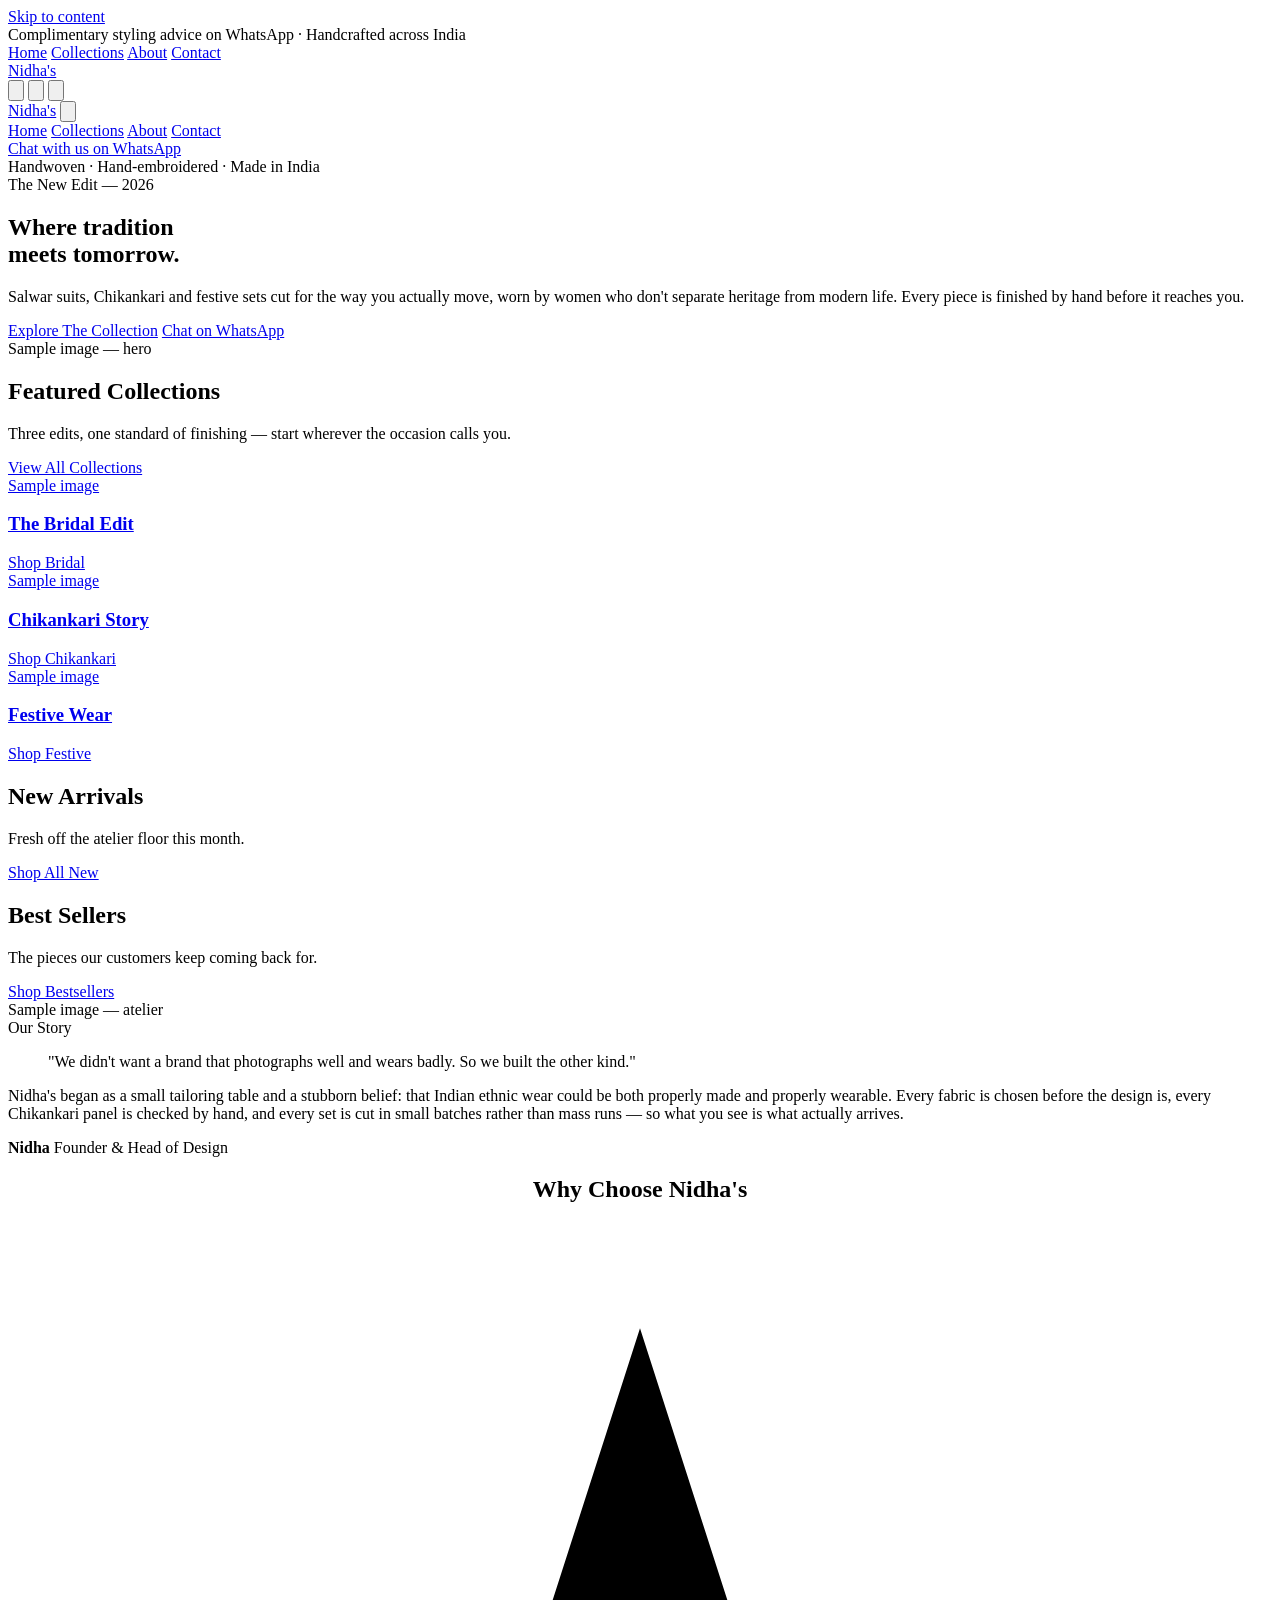
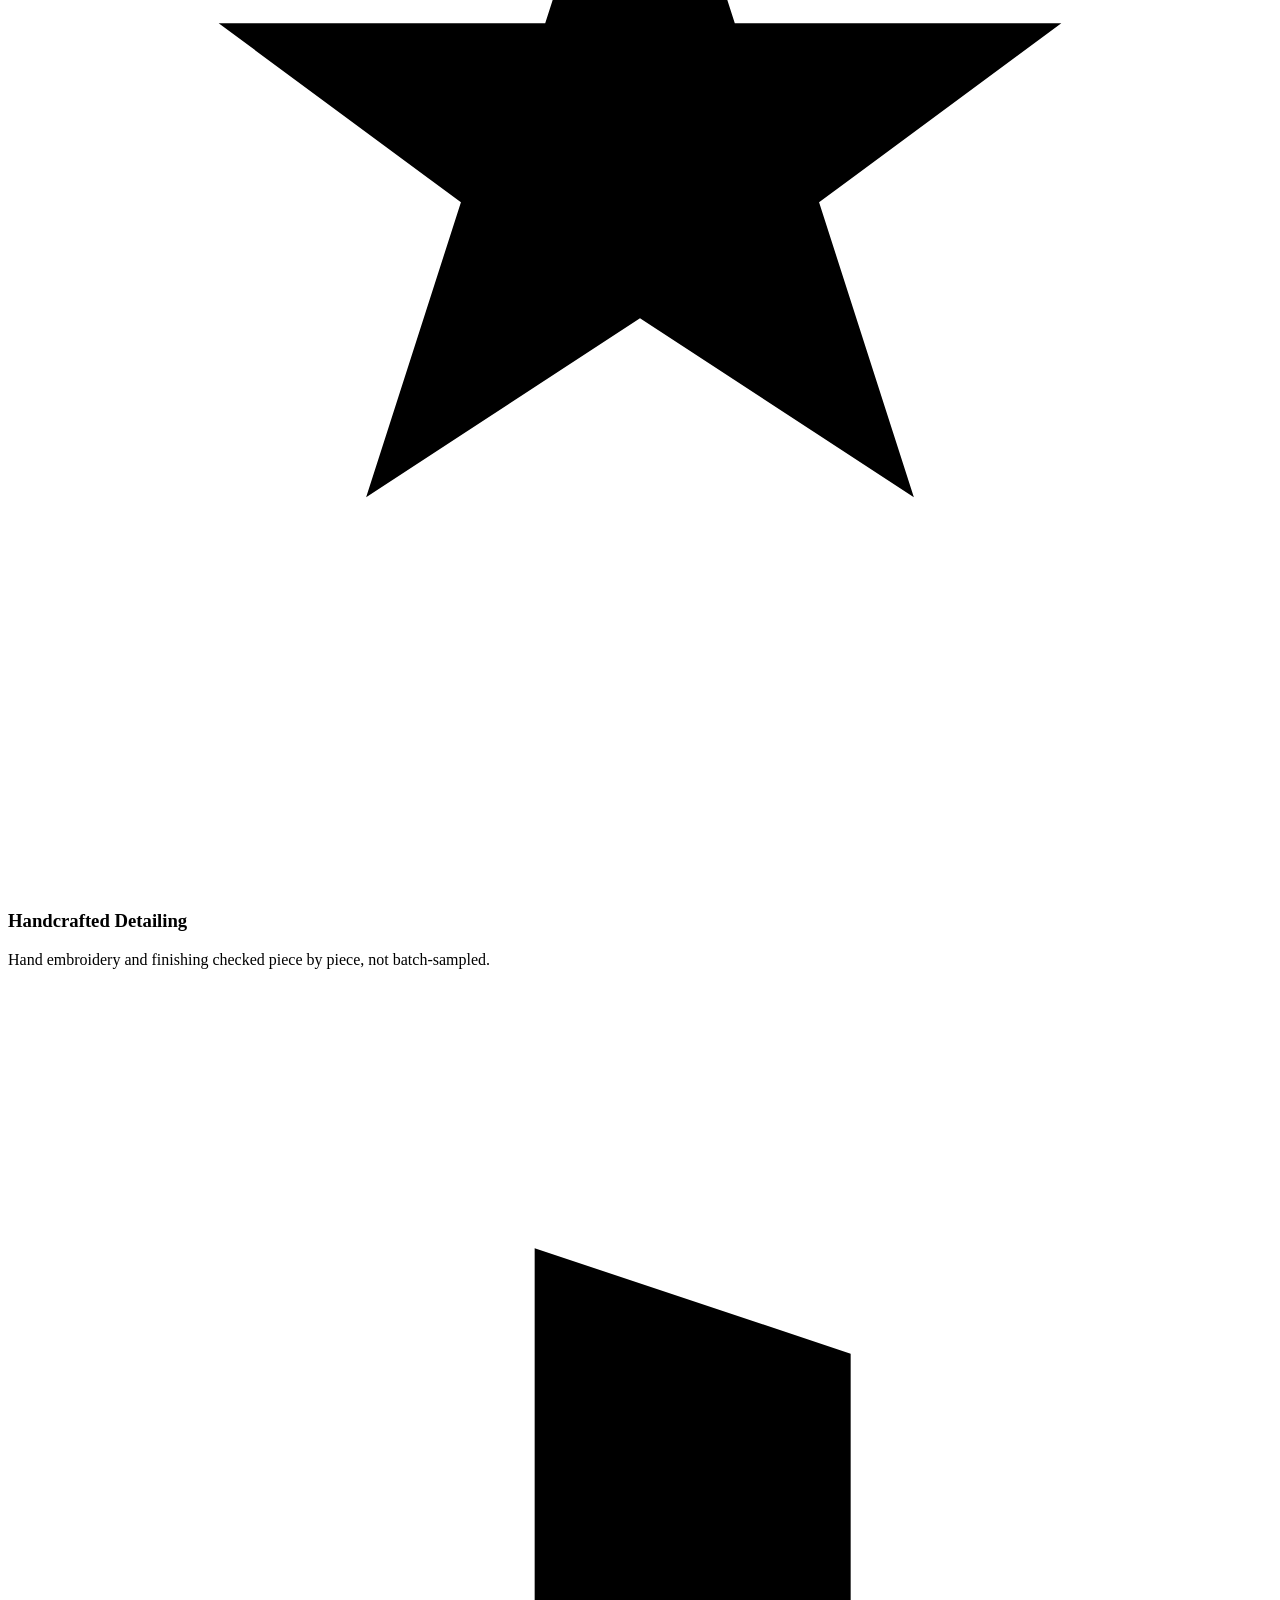
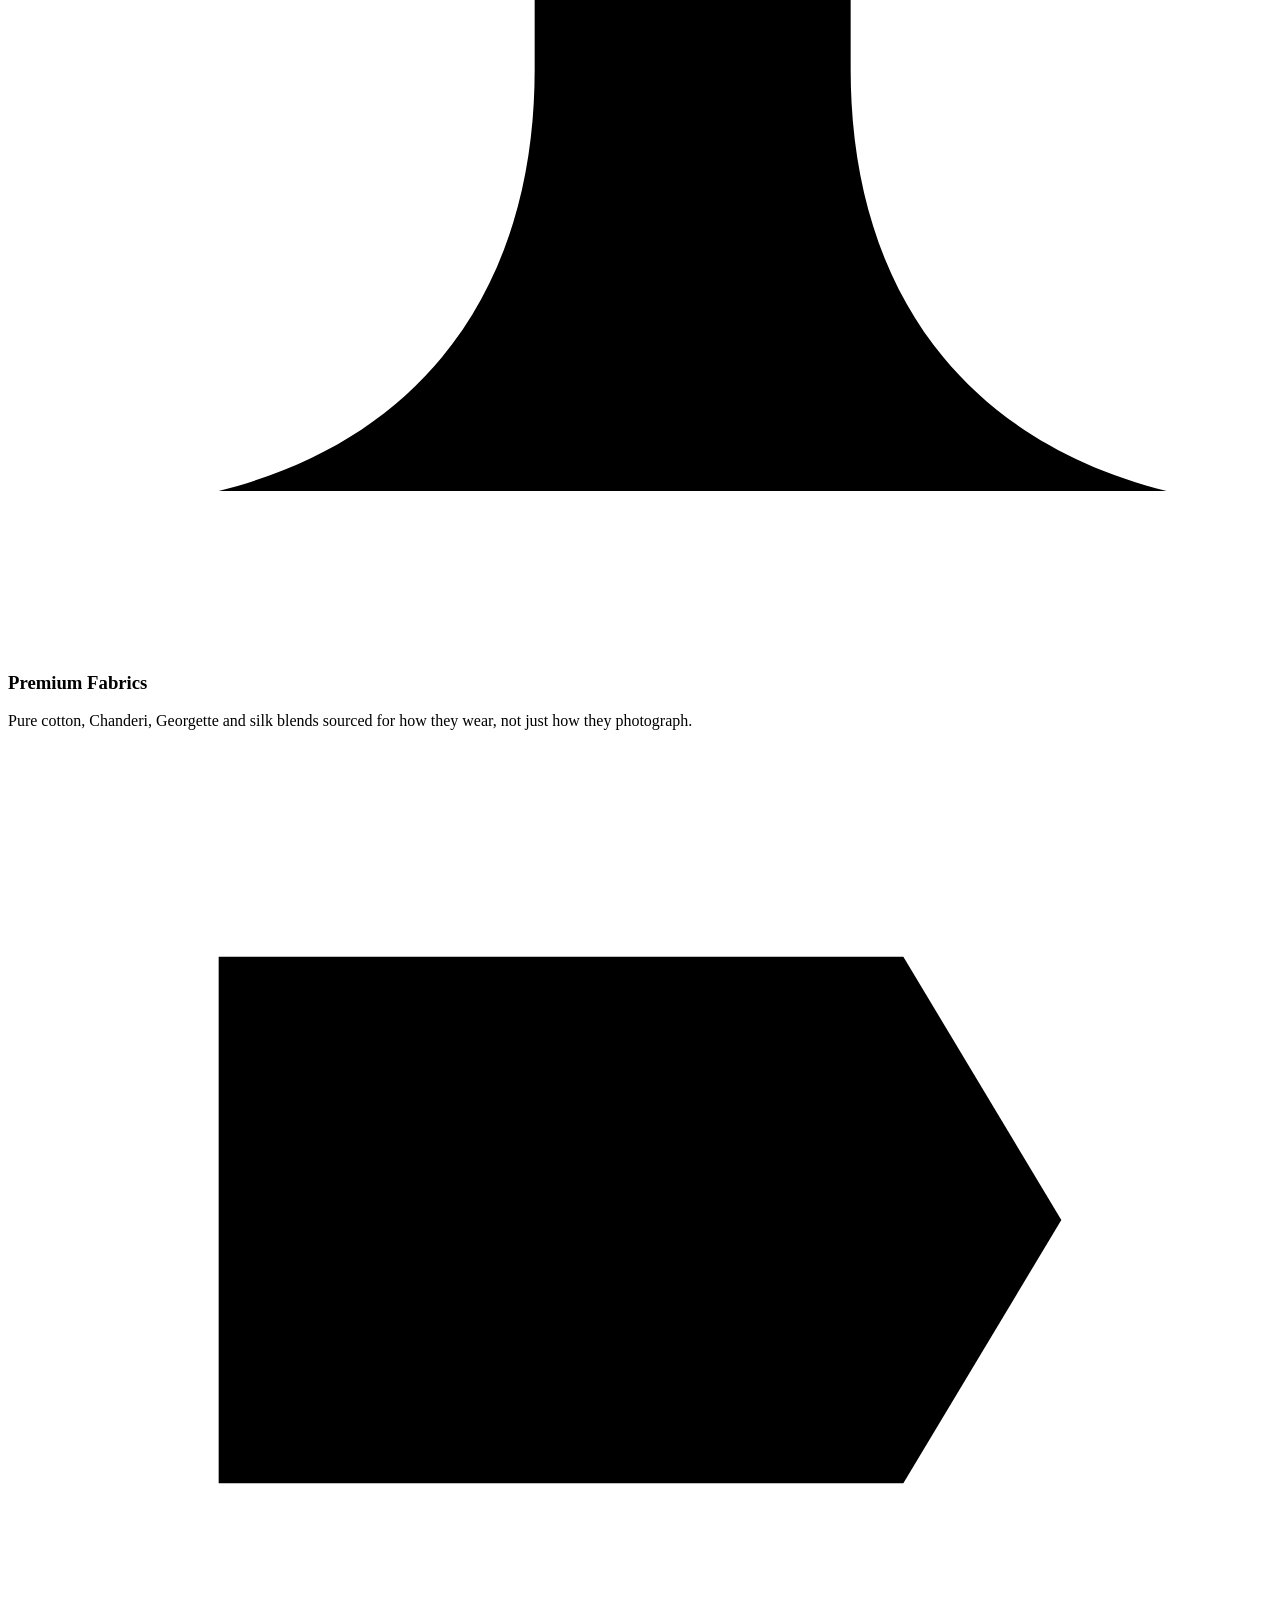
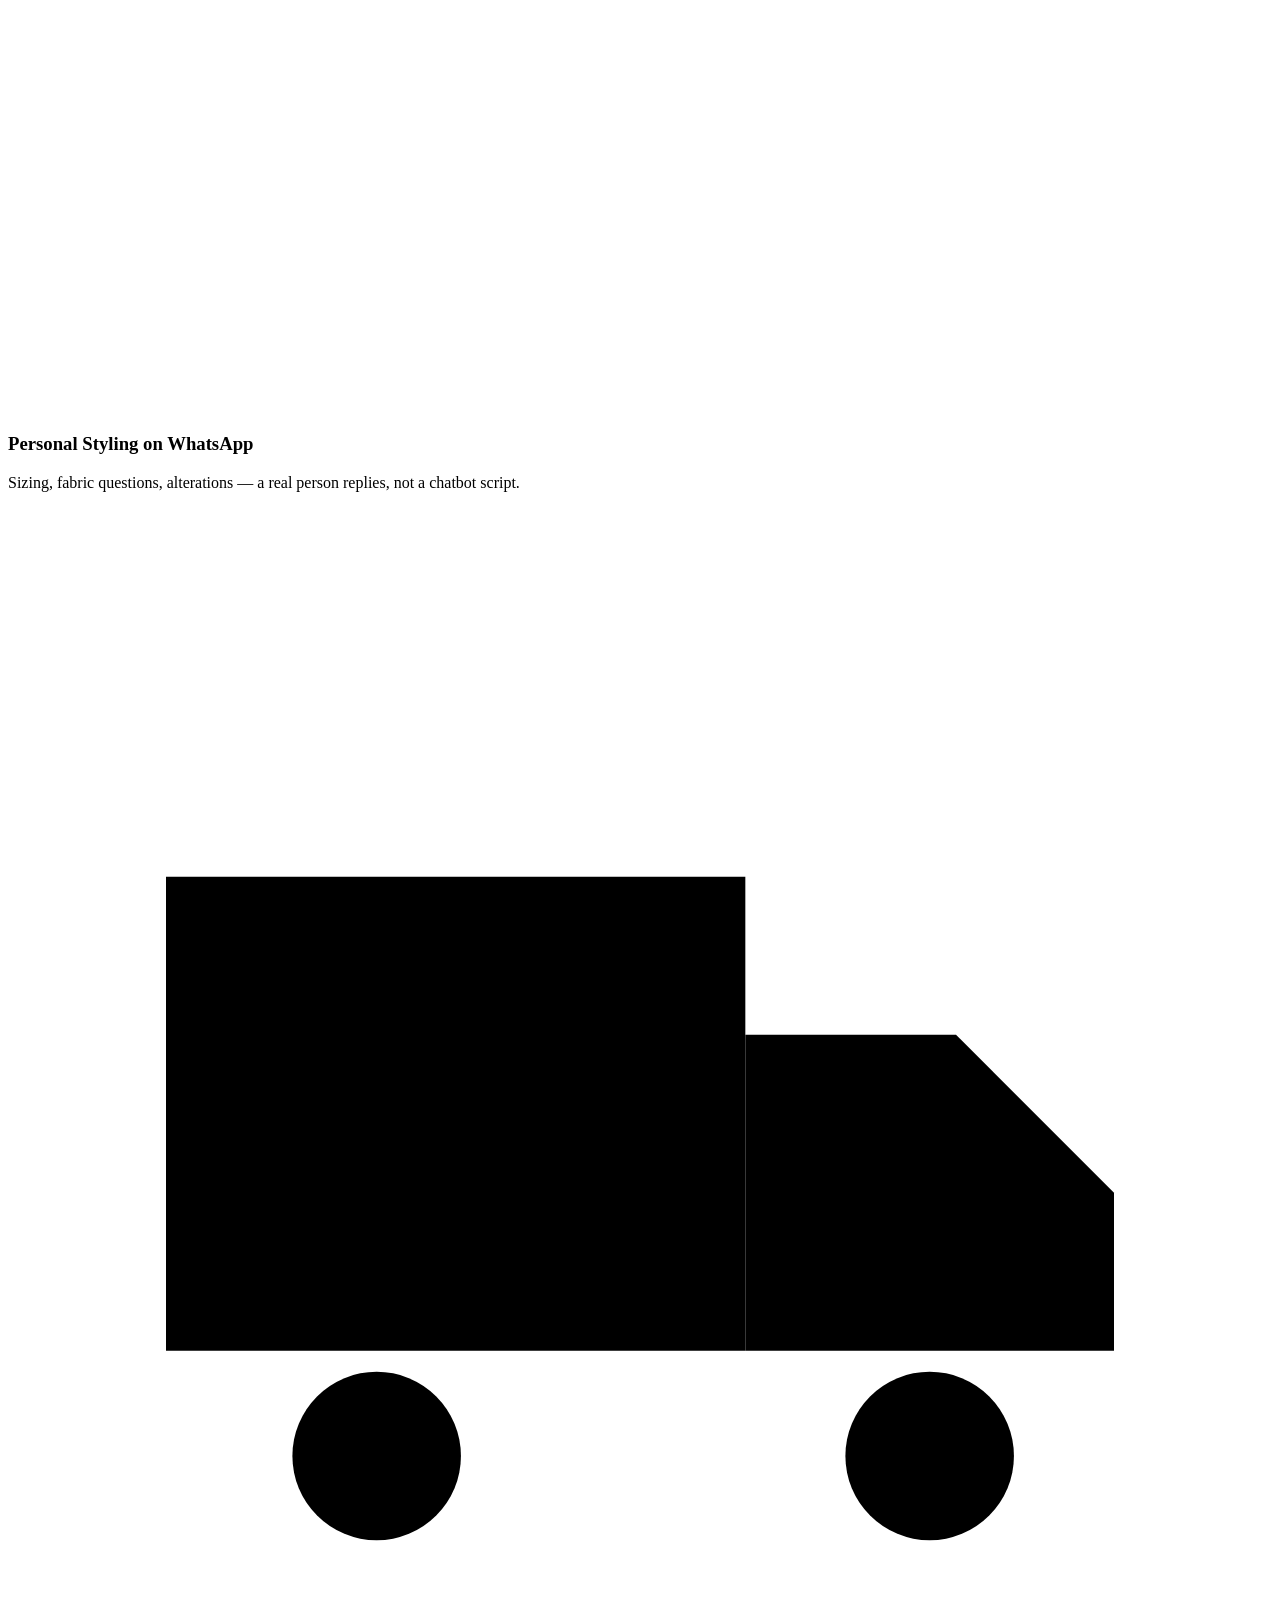
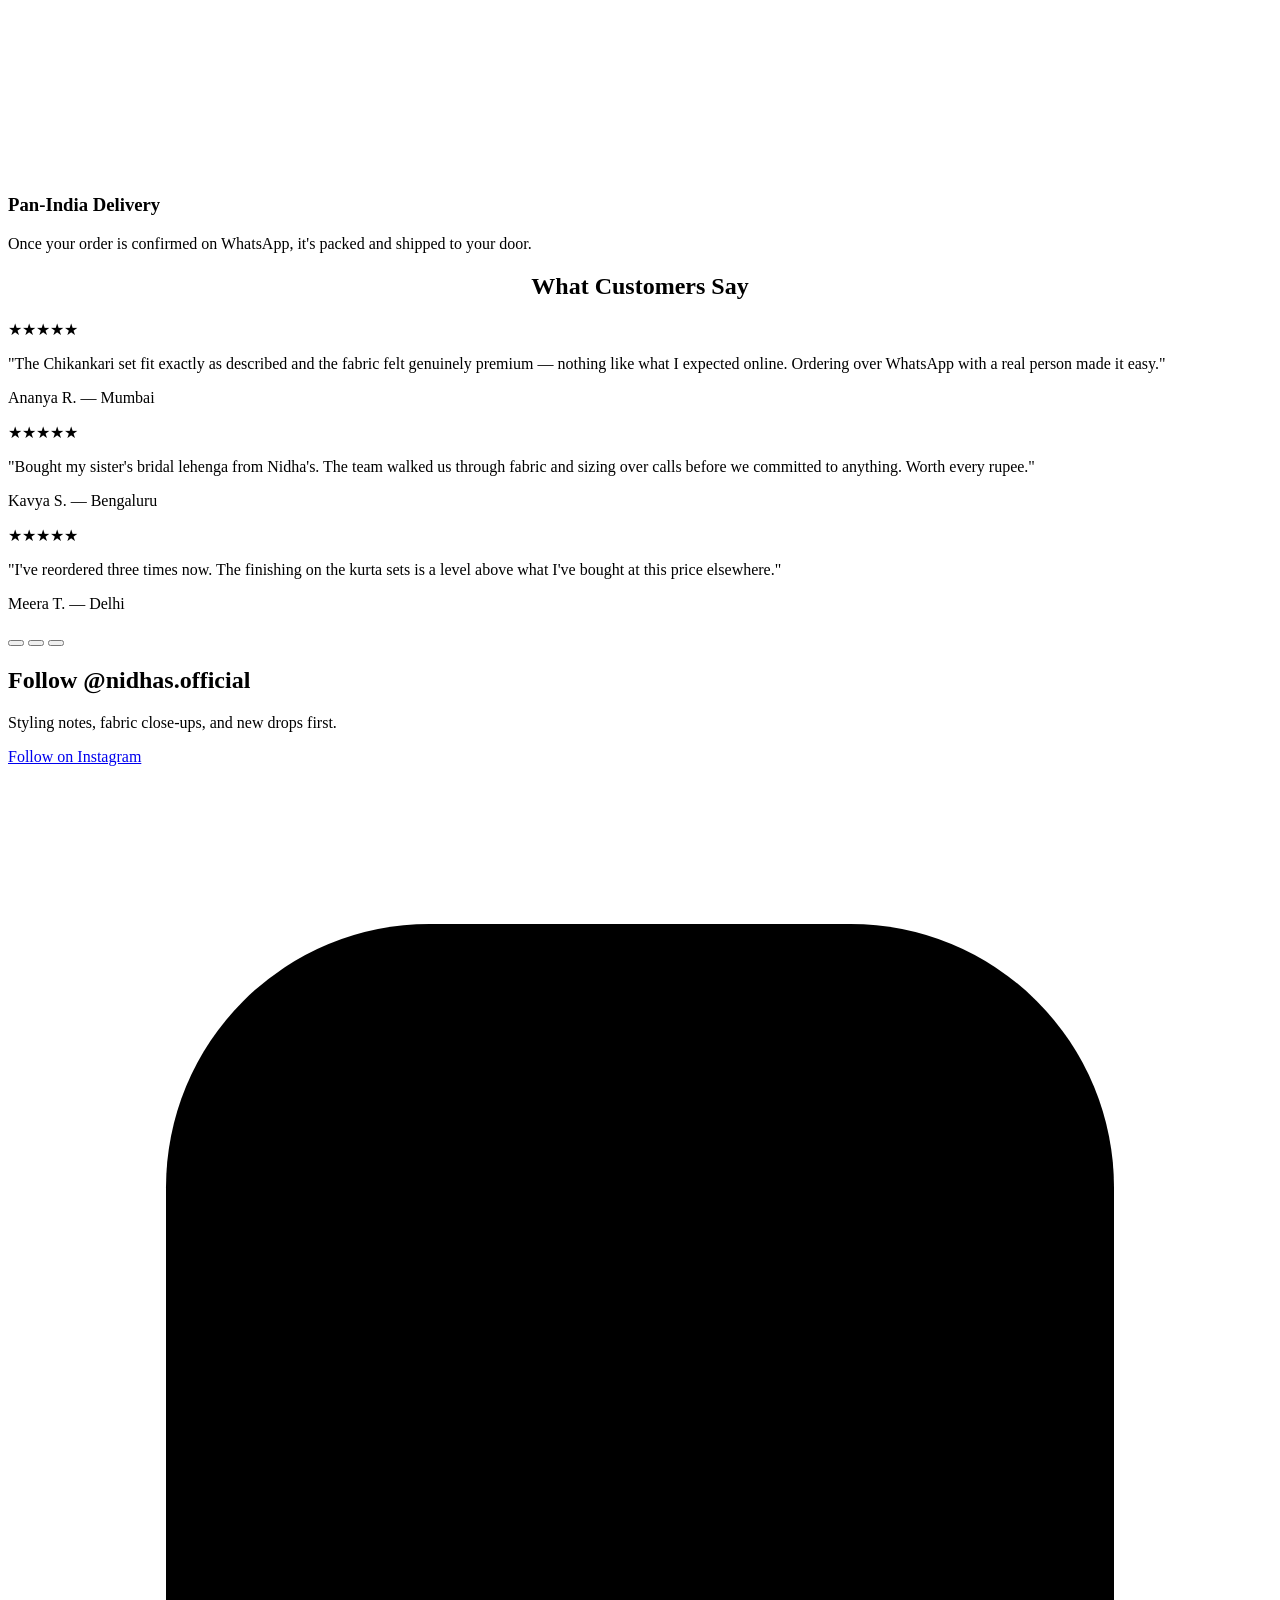
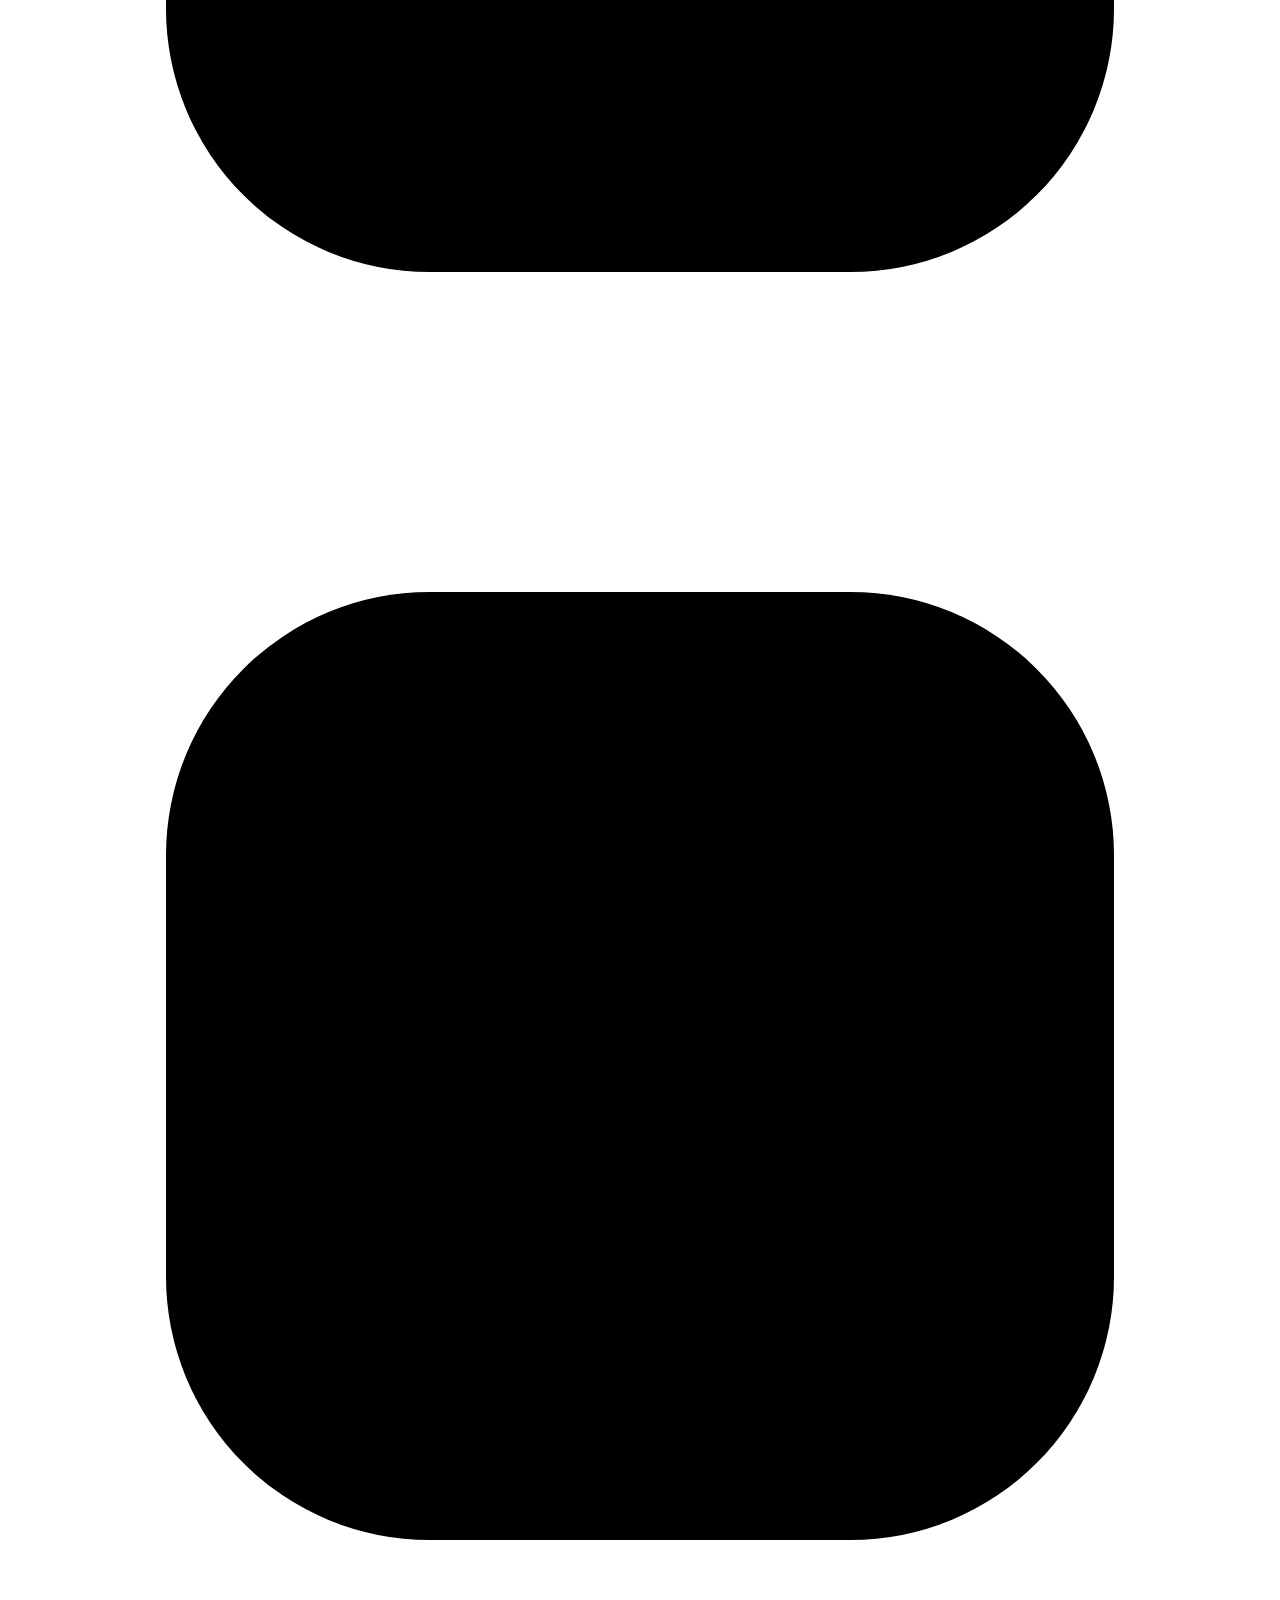
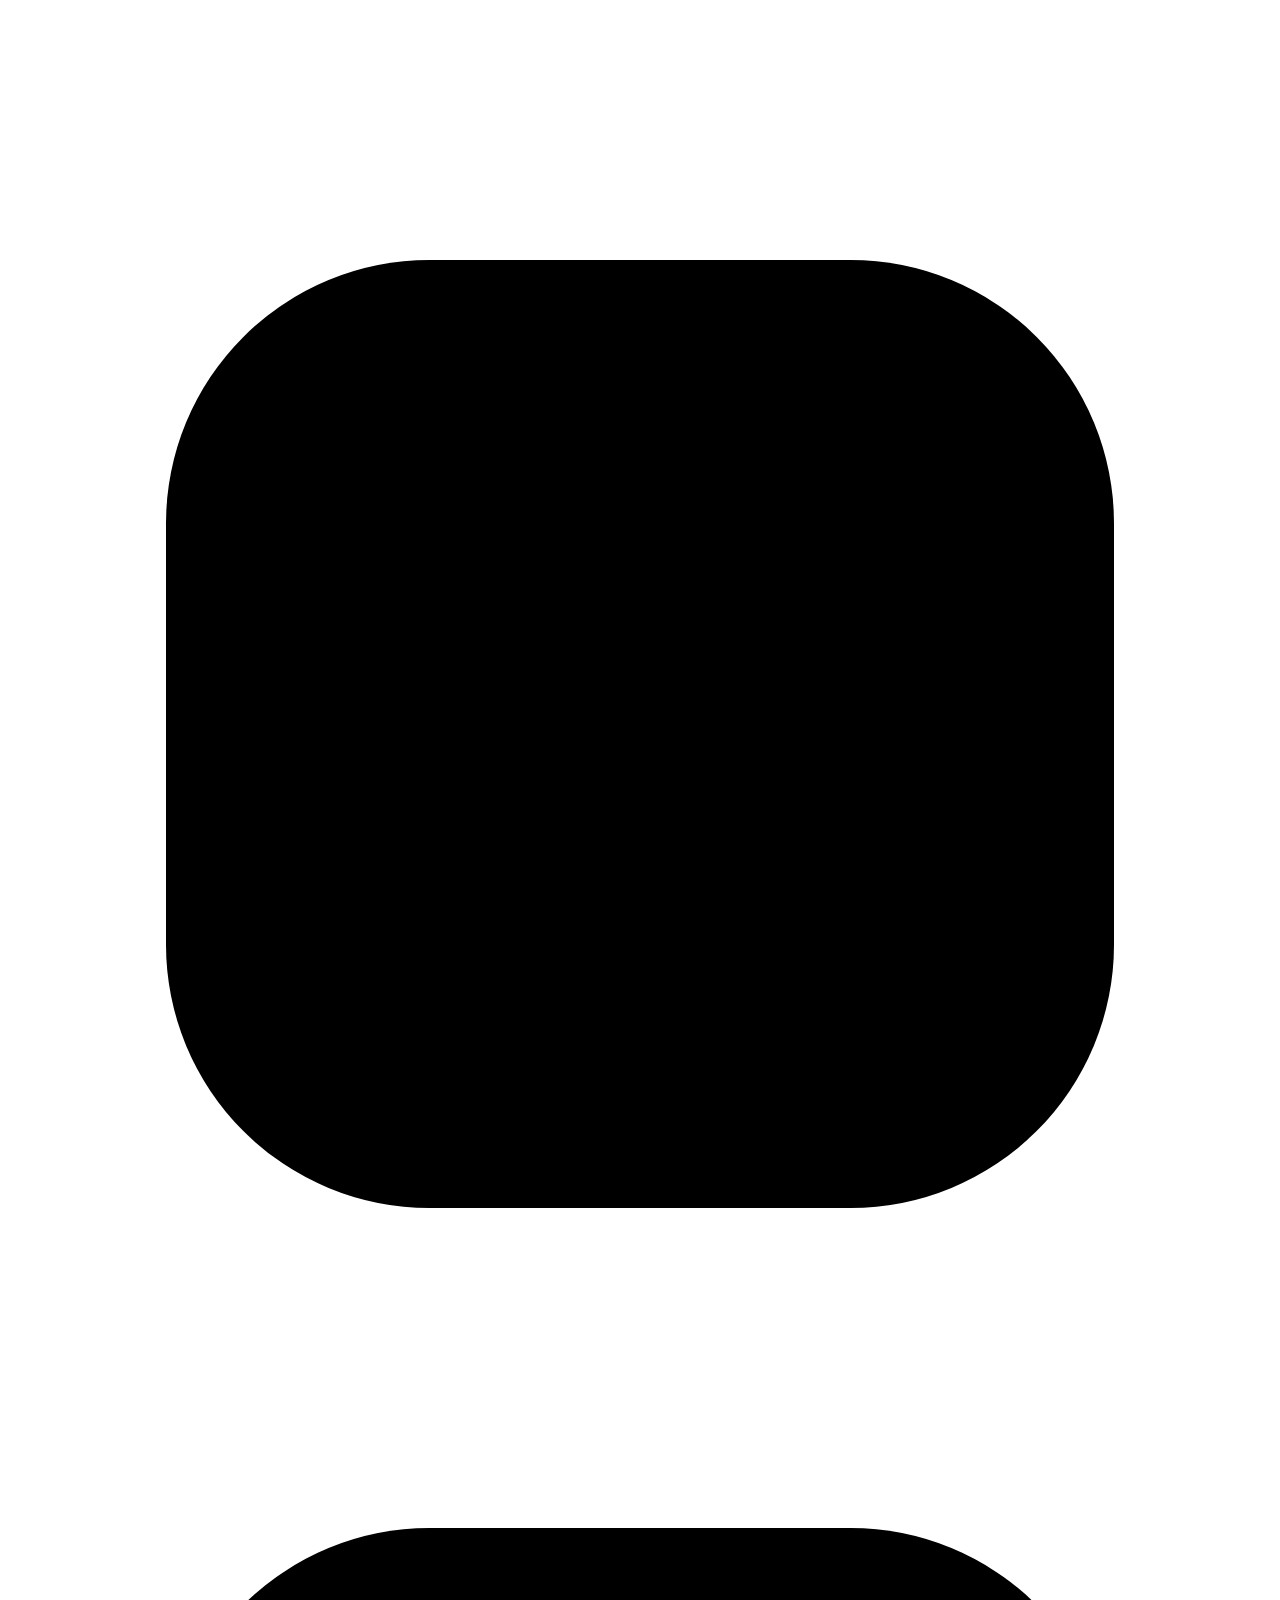
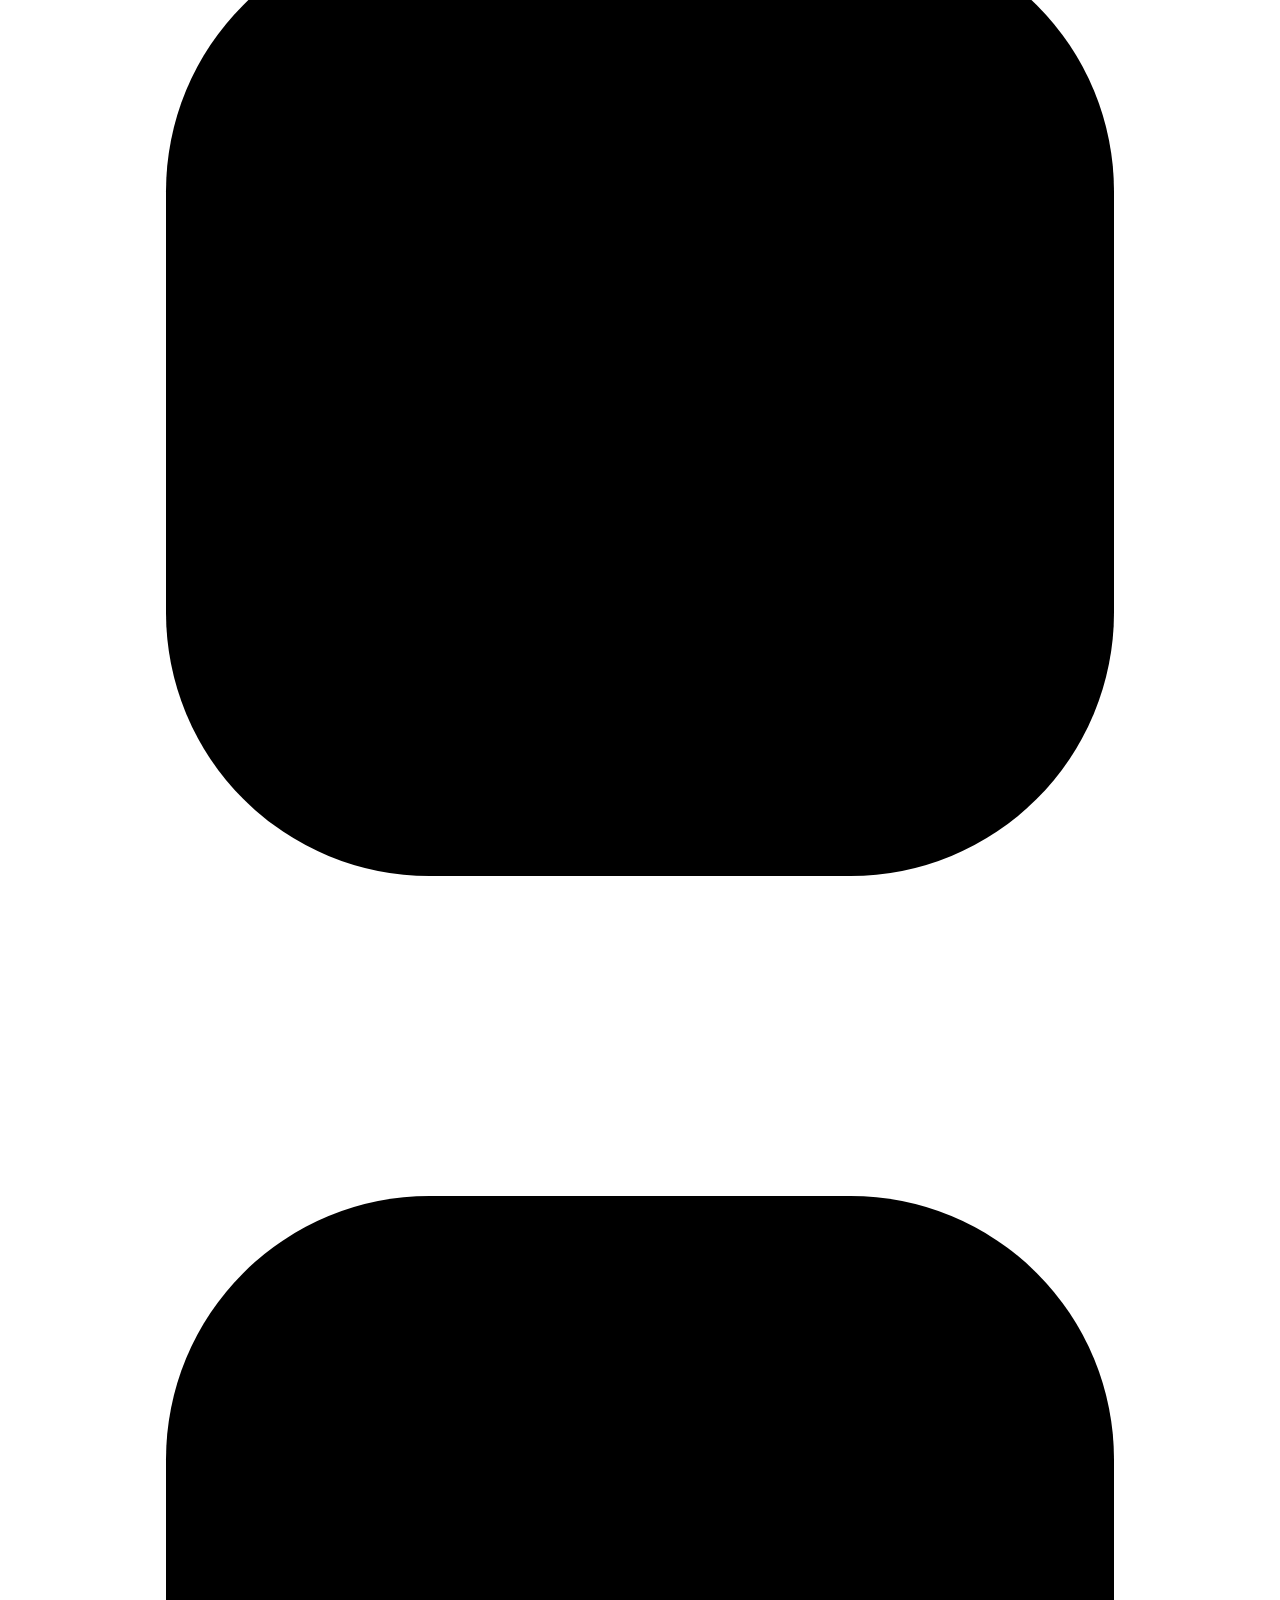
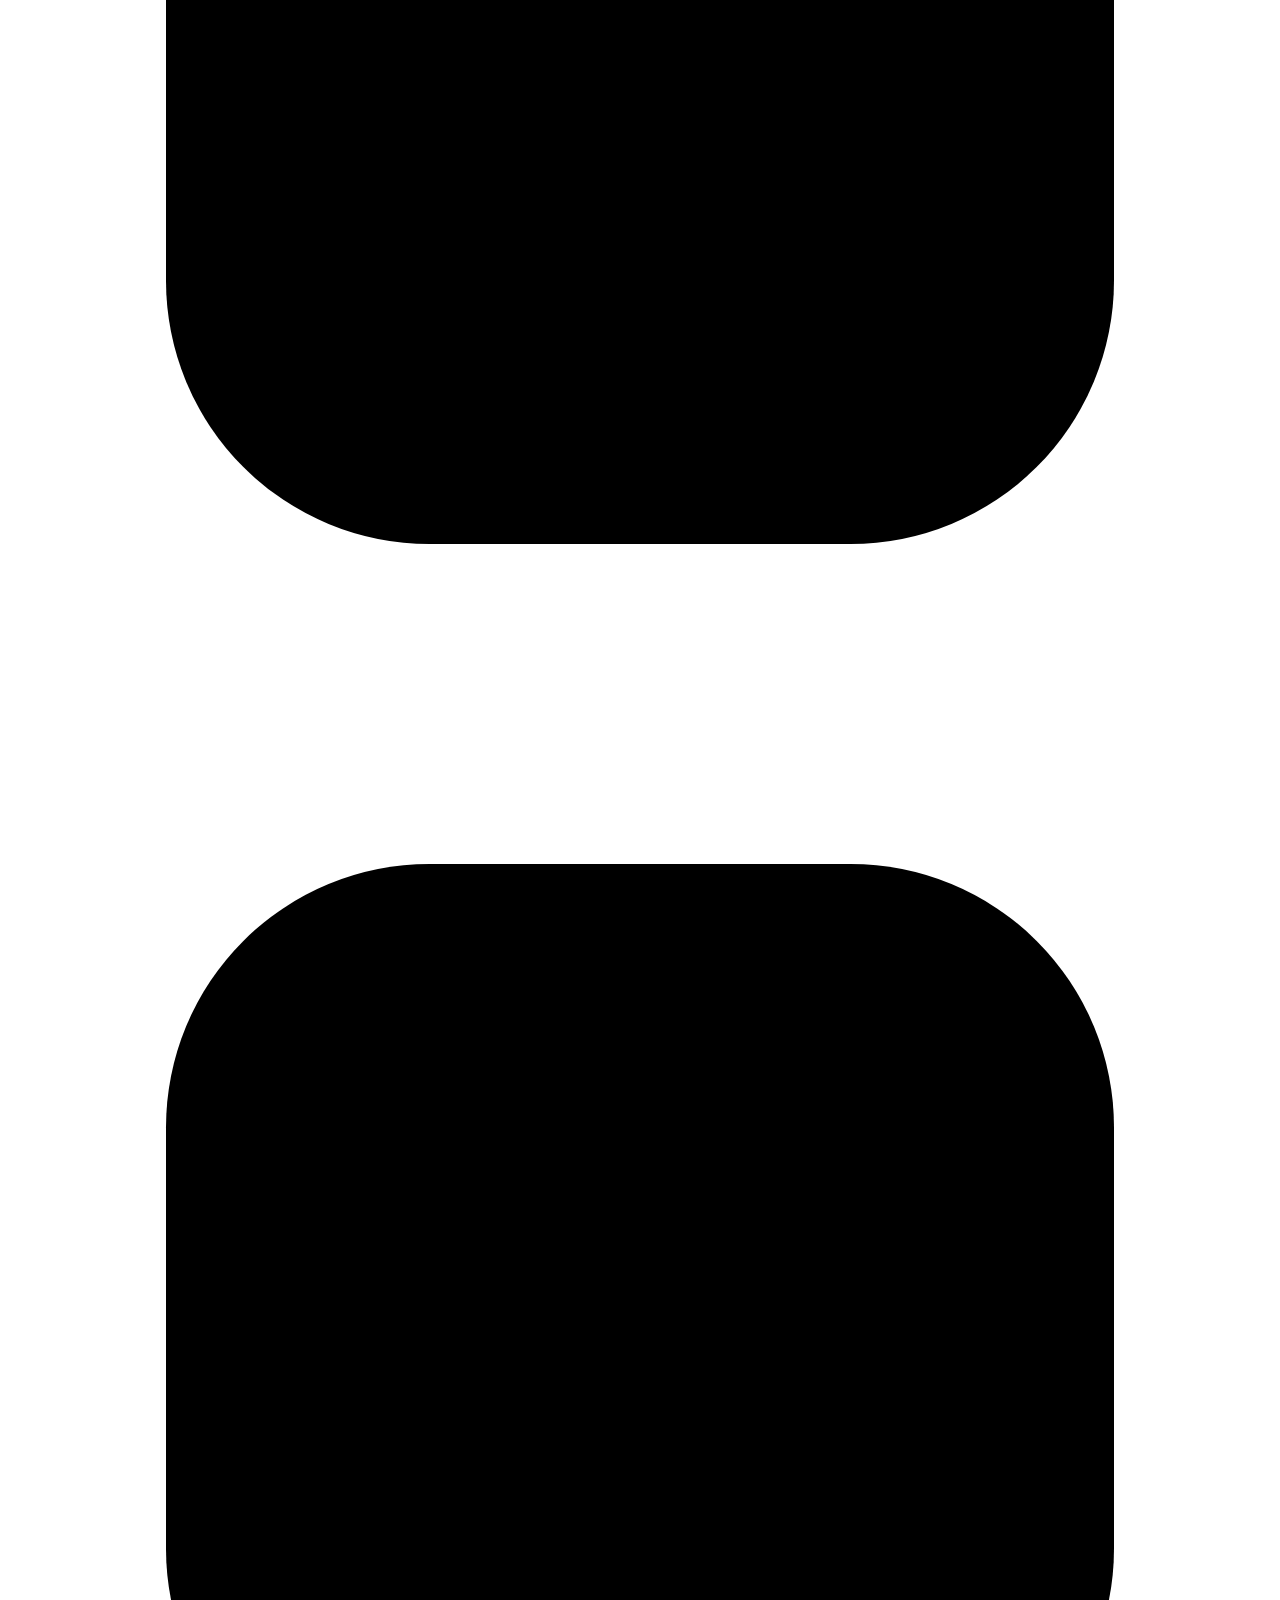
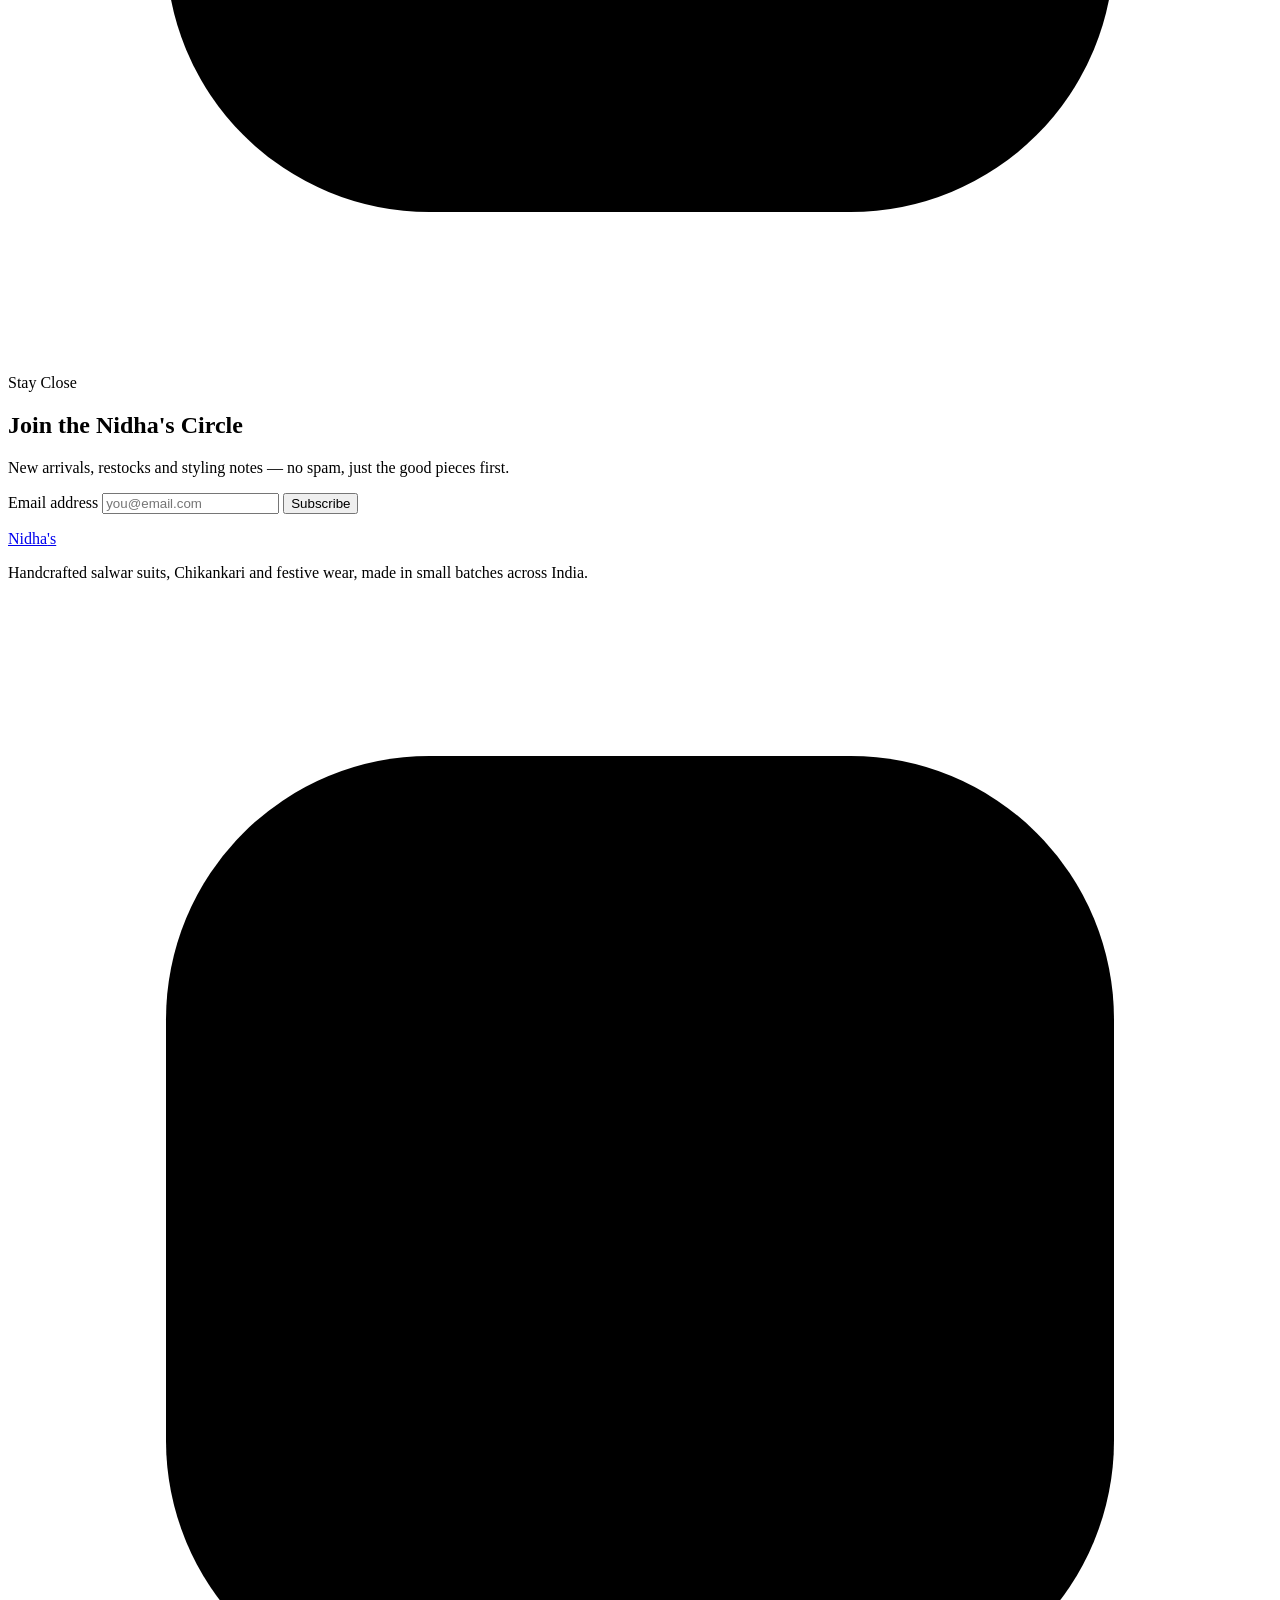
==== index.html @ 36687d55 "Create 	index.html" ====
<!DOCTYPE html>
<html lang="en">
<head>
<meta charset="UTF-8">
<meta name="viewport" content="width=device-width, initial-scale=1.0">
<title>Nidha's — Handcrafted Indian Ethnic Wear</title>
<meta name="description" content="Nidha's — premium salwar suits, Chikankari, festive and bridal wear, handcrafted in India. Browse the edit, save your favourites, and enquire on WhatsApp.">
<link rel="preconnect" href="https://fonts.googleapis.com">
<link rel="stylesheet" href="style.css">
</head>
<body>

<a href="#main" class="skip-link">Skip to content</a>

<div class="announce">Complimentary styling advice on WhatsApp · Handcrafted across India</div>

<header class="site-header">
  <div class="container header-row">
    <nav class="nav-main" aria-label="Primary">
      <a href="index.html" aria-current="page">Home</a>
      <a href="shop.html">Collections</a>
      <a href="about.html">About</a>
      <a href="contact.html">Contact</a>
    </nav>

    <a href="index.html" class="logo">Nidha<span>'</span>s</a>

    <div class="header-actions">
      <button class="icon-btn" aria-label="Search">
        <svg viewBox="0 0 24 24" fill="none" stroke="currentColor" stroke-width="1.6"><circle cx="11" cy="11" r="7"/><path d="M21 21l-4.3-4.3"/></svg>
      </button>
      <button class="icon-btn" data-drawer-open aria-label="Open favourites">
        <svg viewBox="0 0 24 24" fill="none" stroke="currentColor" stroke-width="1.6"><path d="M12 20.5s-8-4.9-8-11A4.7 4.7 0 0 1 12 6a4.7 4.7 0 0 1 8 3.5c0 6.1-8 11-8 11z"/></svg>
        <span class="badge" data-wishlist-count style="display:none">0</span>
      </button>
      <button class="icon-btn menu-toggle" data-menu-toggle aria-label="Open menu">
        <svg viewBox="0 0 24 24" fill="none" stroke="currentColor" stroke-width="1.6"><path d="M4 7h16M4 12h16M4 17h16"/></svg>
      </button>
    </div>
  </div>
</header>

<!-- Mobile nav -->
<nav class="mobile-nav" data-mobile-nav aria-label="Mobile">
  <div class="mobile-nav-top">
    <a href="index.html" class="logo">Nidha<span>'</span>s</a>
    <button class="icon-btn" data-mobile-nav-close aria-label="Close menu">
      <svg viewBox="0 0 24 24" fill="none" stroke="currentColor" stroke-width="1.6"><path d="M6 6l12 12M18 6L6 18"/></svg>
    </button>
  </div>
  <div class="mobile-nav-links">
    <a href="index.html">Home</a>
    <a href="shop.html">Collections</a>
    <a href="about.html">About</a>
    <a href="contact.html">Contact</a>
  </div>
  <div class="mobile-nav-footer">
    <a class="btn btn-whatsapp btn-block" href="https://wa.me/919999999999" target="_blank" rel="noopener">Chat with us on WhatsApp</a>
  </div>
</nav>

<main id="main">

  <!-- HERO -->
  <section class="hero">
    <div class="hero-spine">Handwoven · Hand-embroidered · Made in India</div>
    <div class="hero-body">
      <div class="hero-copy">
        <span class="eyebrow">The New Edit — 2026</span>
        <h1>Where tradition<br>meets tomorrow.</h1>
        <span class="hero-fold" aria-hidden="true"></span>
        <p>Salwar suits, Chikankari and festive sets cut for the way you actually move, worn by women who don't separate heritage from modern life. Every piece is finished by hand before it reaches you.</p>
        <div class="hero-actions">
          <a href="shop.html" class="btn btn-primary">Explore The Collection</a>
          <a href="https://wa.me/919999999999" target="_blank" rel="noopener" class="btn btn-outline">Chat on WhatsApp</a>
        </div>
      </div>
      <div class="hero-visual">
        <div class="placeholder-media tall" style="--ph-h:28" data-mono="N"><span class="placeholder-tag">Sample image — hero</span></div>
      </div>
    </div>
  </section>

  <!-- FEATURED COLLECTIONS -->
  <section class="section container">
    <div class="section-head">
      <div>
        <span class="fold" aria-hidden="true"></span>
        <h2>Featured Collections</h2>
        <p>Three edits, one standard of finishing — start wherever the occasion calls you.</p>
      </div>
      <a href="shop.html" class="section-link">View All Collections</a>
    </div>
    <div class="collections-grid">
      <a href="shop.html?category=Bridal" class="collection-card reveal">
        <div class="placeholder-media tall" style="--ph-h:225" data-mono="N"><span class="placeholder-tag">Sample image</span></div>
        <div class="collection-card-overlay"><h3>The Bridal Edit</h3><span>Shop Bridal</span></div>
      </a>
      <a href="shop.html?category=Chikankari" class="collection-card reveal">
        <div class="placeholder-media tall" style="--ph-h:60" data-mono="N"><span class="placeholder-tag">Sample image</span></div>
        <div class="collection-card-overlay"><h3>Chikankari Story</h3><span>Shop Chikankari</span></div>
      </a>
      <a href="shop.html?category=Festive%20Wear" class="collection-card reveal">
        <div class="placeholder-media tall" style="--ph-h:12" data-mono="N"><span class="placeholder-tag">Sample image</span></div>
        <div class="collection-card-overlay"><h3>Festive Wear</h3><span>Shop Festive</span></div>
      </a>
    </div>
  </section>

  <!-- NEW ARRIVALS -->
  <section class="section section--sand">
    <div class="container">
      <div class="section-head">
        <div>
          <span class="fold" aria-hidden="true"></span>
          <h2>New Arrivals</h2>
          <p>Fresh off the atelier floor this month.</p>
        </div>
        <a href="shop.html" class="section-link">Shop All New</a>
      </div>
      <div class="product-grid" data-arrivals-grid></div>
    </div>
  </section>

  <!-- BEST SELLERS -->
  <section class="section">
    <div class="container">
      <div class="section-head">
        <div>
          <span class="fold" aria-hidden="true"></span>
          <h2>Best Sellers</h2>
          <p>The pieces our customers keep coming back for.</p>
        </div>
        <a href="shop.html" class="section-link">Shop Bestsellers</a>
      </div>
      <div class="product-grid" data-best-grid></div>
    </div>
  </section>

  <!-- BRAND STORY -->
  <section class="section section--sand">
    <div class="container story">
      <div class="story-visual reveal">
        <div class="placeholder-media wide" style="--ph-h:36" data-mono="N"><span class="placeholder-tag">Sample image — atelier</span></div>
      </div>
      <div class="story-copy reveal">
        <span class="eyebrow">Our Story</span>
        <blockquote>"We didn't want a brand that photographs well and wears badly. So we built the other kind."</blockquote>
        <p>Nidha's began as a small tailoring table and a stubborn belief: that Indian ethnic wear could be both properly made and properly wearable. Every fabric is chosen before the design is, every Chikankari panel is checked by hand, and every set is cut in small batches rather than mass runs — so what you see is what actually arrives.</p>
        <div class="story-signature">
          <strong>Nidha</strong>
          Founder &amp; Head of Design
        </div>
      </div>
    </div>
  </section>

  <!-- WHY CHOOSE US -->
  <section class="section">
    <div class="container">
      <div class="section-head center" style="justify-content:center;text-align:center;">
        <div style="margin-inline:auto;">
          <span class="fold mx-auto" aria-hidden="true"></span>
          <h2>Why Choose Nidha's</h2>
        </div>
      </div>
      <div class="feature-grid">
        <div class="feature-item reveal">
          <svg class="ico" viewBox="0 0 24 24"><path d="M12 2l1.8 5.6H20l-4.6 3.4 1.8 5.6L12 13.2 6.8 16.6l1.8-5.6L4 7.6h6.2z"/></svg>
          <h3>Handcrafted Detailing</h3>
          <p>Hand embroidery and finishing checked piece by piece, not batch-sampled.</p>
        </div>
        <div class="feature-item reveal">
          <svg class="ico" viewBox="0 0 24 24"><path d="M4 21c4-1 6-4 6-8V5l6 2v6c0 4 2 7 6 8"/><path d="M10 8h4"/></svg>
          <h3>Premium Fabrics</h3>
          <p>Pure cotton, Chanderi, Georgette and silk blends sourced for how they wear, not just how they photograph.</p>
        </div>
        <div class="feature-item reveal">
          <svg class="ico" viewBox="0 0 24 24"><path d="M4 4h13l3 5-3 5H4z"/><path d="M9 9h6"/></svg>
          <h3>Personal Styling on WhatsApp</h3>
          <p>Sizing, fabric questions, alterations — a real person replies, not a chatbot script.</p>
        </div>
        <div class="feature-item reveal">
          <svg class="ico" viewBox="0 0 24 24"><path d="M3 7h11v9H3z"/><path d="M14 10h4l3 3v3h-7z"/><circle cx="7" cy="18" r="1.6"/><circle cx="17.5" cy="18" r="1.6"/></svg>
          <h3>Pan-India Delivery</h3>
          <p>Once your order is confirmed on WhatsApp, it's packed and shipped to your door.</p>
        </div>
      </div>
    </div>
  </section>

  <!-- TESTIMONIALS -->
  <section class="section section--sand">
    <div class="container">
      <div class="section-head center" style="justify-content:center;text-align:center;">
        <div style="margin-inline:auto;">
          <span class="fold mx-auto" aria-hidden="true"></span>
          <h2>What Customers Say</h2>
        </div>
      </div>
      <div class="testi-wrap" data-testi>
        <div class="testi-slide is-active">
          <div class="testi-stars">★★★★★</div>
          <p>"The Chikankari set fit exactly as described and the fabric felt genuinely premium — nothing like what I expected online. Ordering over WhatsApp with a real person made it easy."</p>
          <p class="testi-name">Ananya R. — Mumbai</p>
        </div>
        <div class="testi-slide">
          <div class="testi-stars">★★★★★</div>
          <p>"Bought my sister's bridal lehenga from Nidha's. The team walked us through fabric and sizing over calls before we committed to anything. Worth every rupee."</p>
          <p class="testi-name">Kavya S. — Bengaluru</p>
        </div>
        <div class="testi-slide">
          <div class="testi-stars">★★★★★</div>
          <p>"I've reordered three times now. The finishing on the kurta sets is a level above what I've bought at this price elsewhere."</p>
          <p class="testi-name">Meera T. — Delhi</p>
        </div>
        <div class="testi-nav">
          <button class="testi-dot is-active" aria-label="Testimonial 1"></button>
          <button class="testi-dot" aria-label="Testimonial 2"></button>
          <button class="testi-dot" aria-label="Testimonial 3"></button>
        </div>
      </div>
    </div>
  </section>

  <!-- INSTAGRAM GALLERY -->
  <section class="section">
    <div class="container">
      <div class="section-head">
        <div>
          <span class="fold" aria-hidden="true"></span>
          <h2>Follow @nidhas.official</h2>
          <p>Styling notes, fabric close-ups, and new drops first.</p>
        </div>
        <a href="https://instagram.com" target="_blank" rel="noopener" class="section-link">Follow on Instagram</a>
      </div>
      <div class="insta-grid">
        <a href="https://instagram.com" target="_blank" rel="noopener" class="insta-item"><div class="placeholder-media" style="--ph-h:20" data-mono="N"></div><svg viewBox="0 0 24 24"><rect x="3" y="3" width="18" height="18" rx="5"/><circle cx="12" cy="12" r="4"/><circle cx="17.5" cy="6.5" r="1"/></svg></a>
        <a href="https://instagram.com" target="_blank" rel="noopener" class="insta-item"><div class="placeholder-media" style="--ph-h:340" data-mono="N"></div><svg viewBox="0 0 24 24"><rect x="3" y="3" width="18" height="18" rx="5"/><circle cx="12" cy="12" r="4"/><circle cx="17.5" cy="6.5" r="1"/></svg></a>
        <a href="https://instagram.com" target="_blank" rel="noopener" class="insta-item"><div class="placeholder-media" style="--ph-h:95" data-mono="N"></div><svg viewBox="0 0 24 24"><rect x="3" y="3" width="18" height="18" rx="5"/><circle cx="12" cy="12" r="4"/><circle cx="17.5" cy="6.5" r="1"/></svg></a>
        <a href="https://instagram.com" target="_blank" rel="noopener" class="insta-item"><div class="placeholder-media" style="--ph-h:45" data-mono="N"></div><svg viewBox="0 0 24 24"><rect x="3" y="3" width="18" height="18" rx="5"/><circle cx="12" cy="12" r="4"/><circle cx="17.5" cy="6.5" r="1"/></svg></a>
        <a href="https://instagram.com" target="_blank" rel="noopener" class="insta-item"><div class="placeholder-media" style="--ph-h:200" data-mono="N"></div><svg viewBox="0 0 24 24"><rect x="3" y="3" width="18" height="18" rx="5"/><circle cx="12" cy="12" r="4"/><circle cx="17.5" cy="6.5" r="1"/></svg></a>
        <a href="https://instagram.com" target="_blank" rel="noopener" class="insta-item"><div class="placeholder-media" style="--ph-h:12" data-mono="N"></div><svg viewBox="0 0 24 24"><rect x="3" y="3" width="18" height="18" rx="5"/><circle cx="12" cy="12" r="4"/><circle cx="17.5" cy="6.5" r="1"/></svg></a>
      </div>
    </div>
  </section>

  <!-- NEWSLETTER -->
  <section class="section section--tight newsletter">
    <div class="container">
      <span class="eyebrow" style="color:var(--gold-soft)">Stay Close</span>
      <h2>Join the Nidha's Circle</h2>
      <p>New arrivals, restocks and styling notes — no spam, just the good pieces first.</p>
      <form class="newsletter-form" data-newsletter>
        <label for="newsletter-email" class="sr-only">Email address</label>
        <input id="newsletter-email" type="email" placeholder="you@email.com" required>
        <button type="submit">Subscribe</button>
      </form>
      <p class="form-msg" data-form-msg></p>
    </div>
  </section>

</main>

<footer class="site-footer">
  <div class="container footer-grid">
    <div class="footer-brand">
      <a href="index.html" class="logo">Nidha<span>'</span>s</a>
      <p>Handcrafted salwar suits, Chikankari and festive wear, made in small batches across India.</p>
      <div class="footer-socials">
        <a href="https://instagram.com" target="_blank" rel="noopener" aria-label="Instagram"><svg viewBox="0 0 24 24"><rect x="3" y="3" width="18" height="18" rx="5"/><circle cx="12" cy="12" r="4"/><circle cx="17.5" cy="6.5" r="1"/></svg></a>
        <a href="https://facebook.com" target="_blank" rel="noopener" aria-label="Facebook"><svg viewBox="0 0 24 24"><path d="M14 9h3V6h-3c-2 0-3.5 1.5-3.5 3.5V11H8v3h2.5v6h3v-6H16l.5-3h-3V9.5c0-.3.2-.5.5-.5z"/></svg></a>
        <a href="https://wa.me/919999999999" target="_blank" rel="noopener" aria-label="WhatsApp"><svg viewBox="0 0 24 24"><path d="M4 20l1.3-4.2A8 8 0 1112 20a8 8 0 01-3.8-1z"/></svg></a>
      </div>
    </div>
    <nav class="footer-col" aria-label="Shop">
      <h4>Shop</h4>
      <ul>
        <li><a href="shop.html?category=Bridal">Bridal</a></li>
        <li><a href="shop.html?category=Chikankari">Chikankari</a></li>
        <li><a href="shop.html?category=Festive%20Wear">Festive Wear</a></li>
        <li><a href="shop.html?category=Kurta%20Sets">Kurta Sets</a></li>
      </ul>
    </nav>
    <nav class="footer-col" aria-label="Company">
      <h4>Company</h4>
      <ul>
        <li><a href="about.html">About Us</a></li>
        <li><a href="contact.html">Contact</a></li>
        <li><a href="privacy.html">Privacy Policy</a></li>
        <li><a href="terms.html">Terms &amp; Conditions</a></li>
      </ul>
    </nav>
    <div class="footer-col footer-contact">
      <h4>Get In Touch</h4>
      <p>Surat, Gujarat, India</p>
      <p>hello@nidhas.example</p>
      <p>Mon–Sat, 10am–7pm IST</p>
      <a class="btn btn-whatsapp btn-sm" href="https://wa.me/919999999999" target="_blank" rel="noopener">Chat on WhatsApp</a>
    </div>
  </div>
  <div class="footer-bottom">
    <span>© 2026 Nidha's. All rights reserved.</span>
    <span>Orders are confirmed personally over WhatsApp — no online payment required. <a href="privacy.html">Privacy</a> · <a href="terms.html">Terms</a></span>
  </div>
</footer>

<!-- Wishlist drawer -->
<div class="drawer-overlay" data-drawer-overlay></div>
<aside class="drawer" data-drawer aria-label="Favourites">
  <div class="drawer-head">
    <h2>Your Favourites</h2>
    <button class="icon-btn" data-drawer-close aria-label="Close favourites">
      <svg viewBox="0 0 24 24" fill="none" stroke="currentColor" stroke-width="1.6"><path d="M6 6l12 12M18 6L6 18"/></svg>
    </button>
  </div>
  <div class="drawer-body" data-drawer-body></div>
  <div class="drawer-foot" data-drawer-foot></div>
</aside>

<script src="main.js"></script>
<script src="home.js"></script>
</body>
</html>
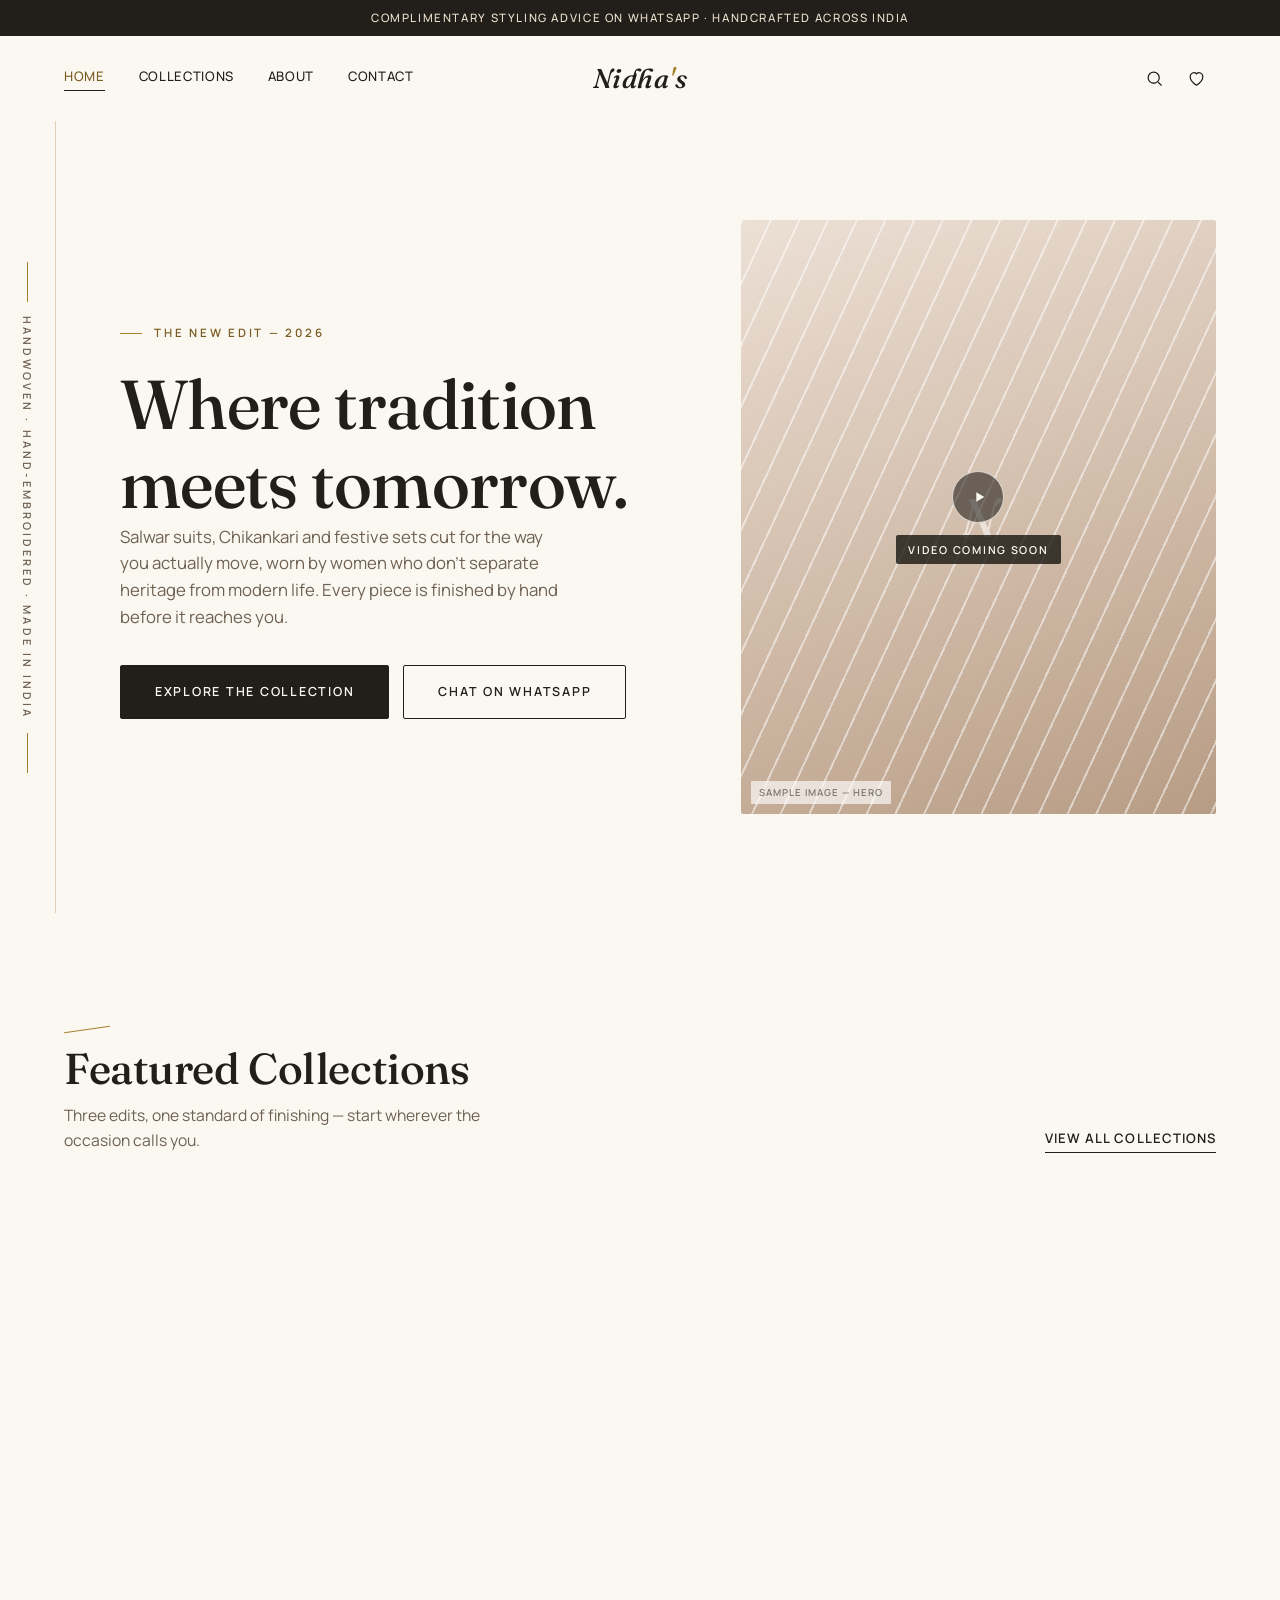
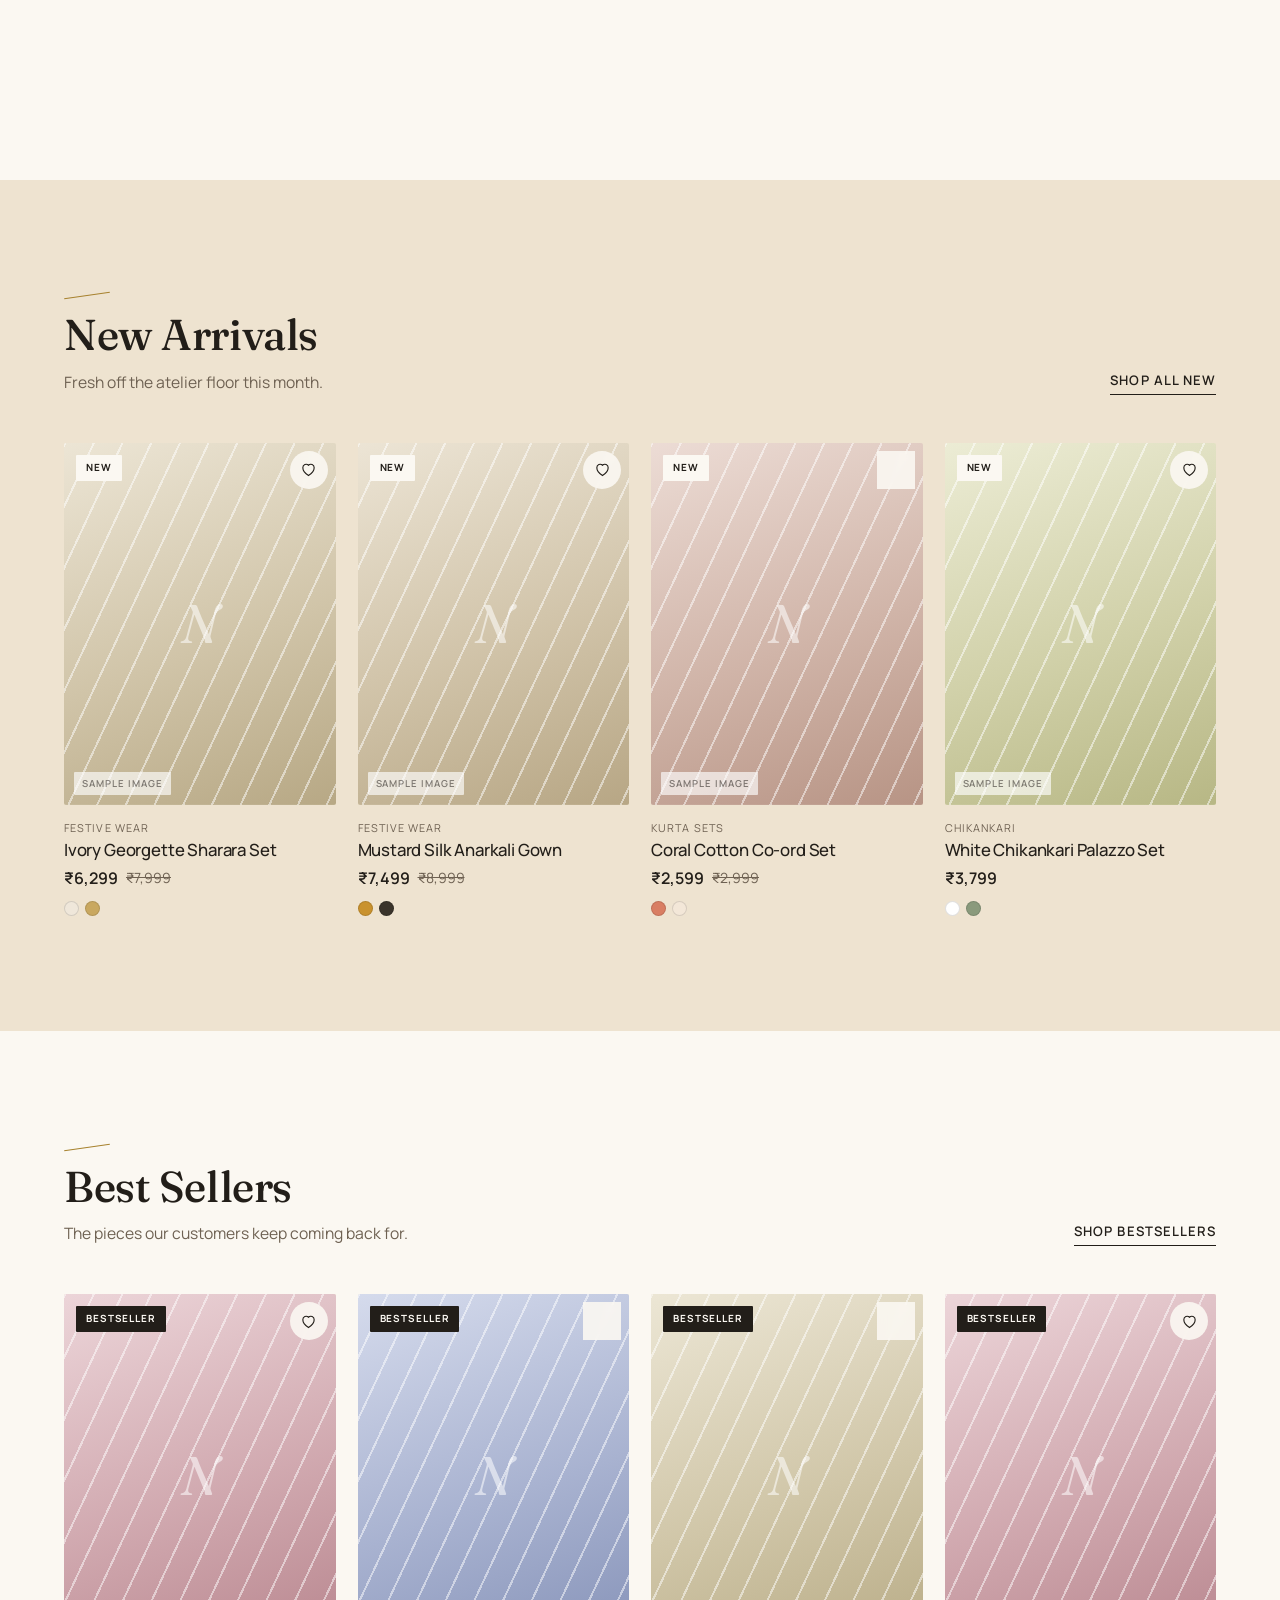
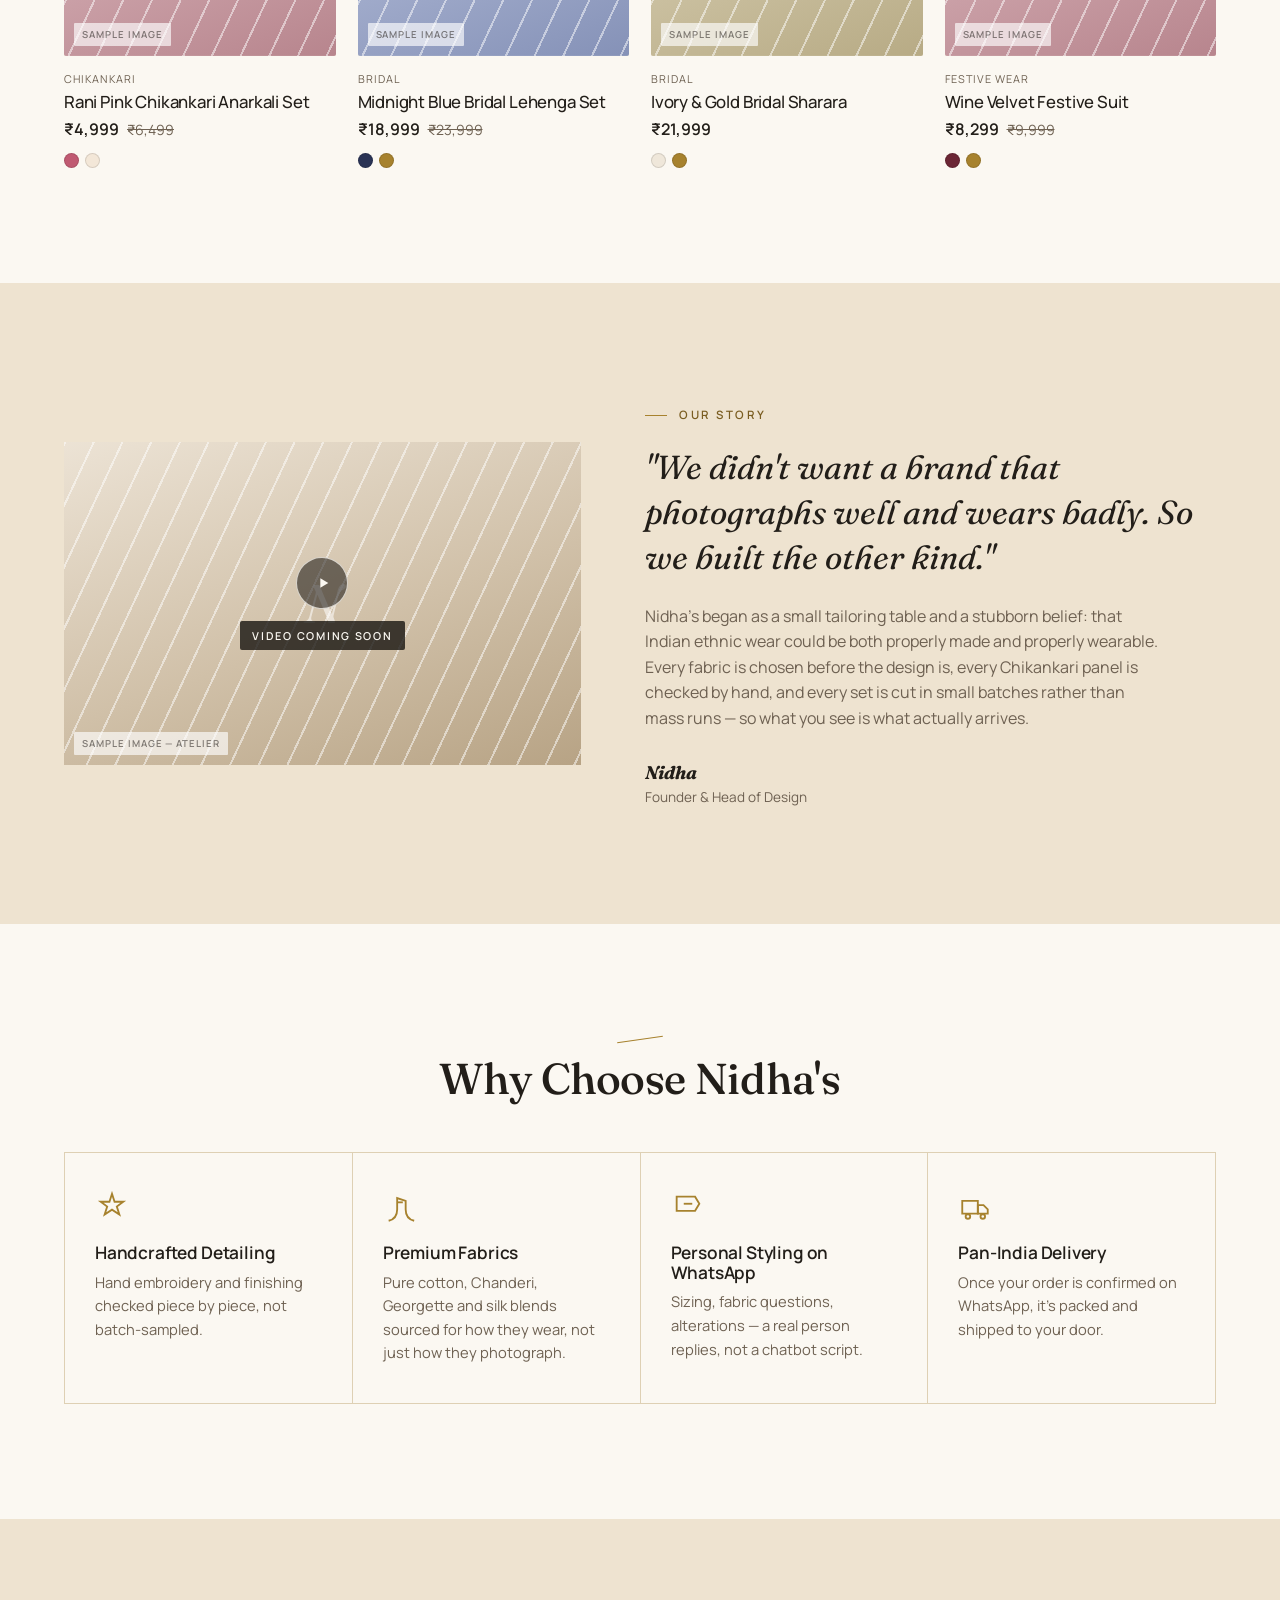
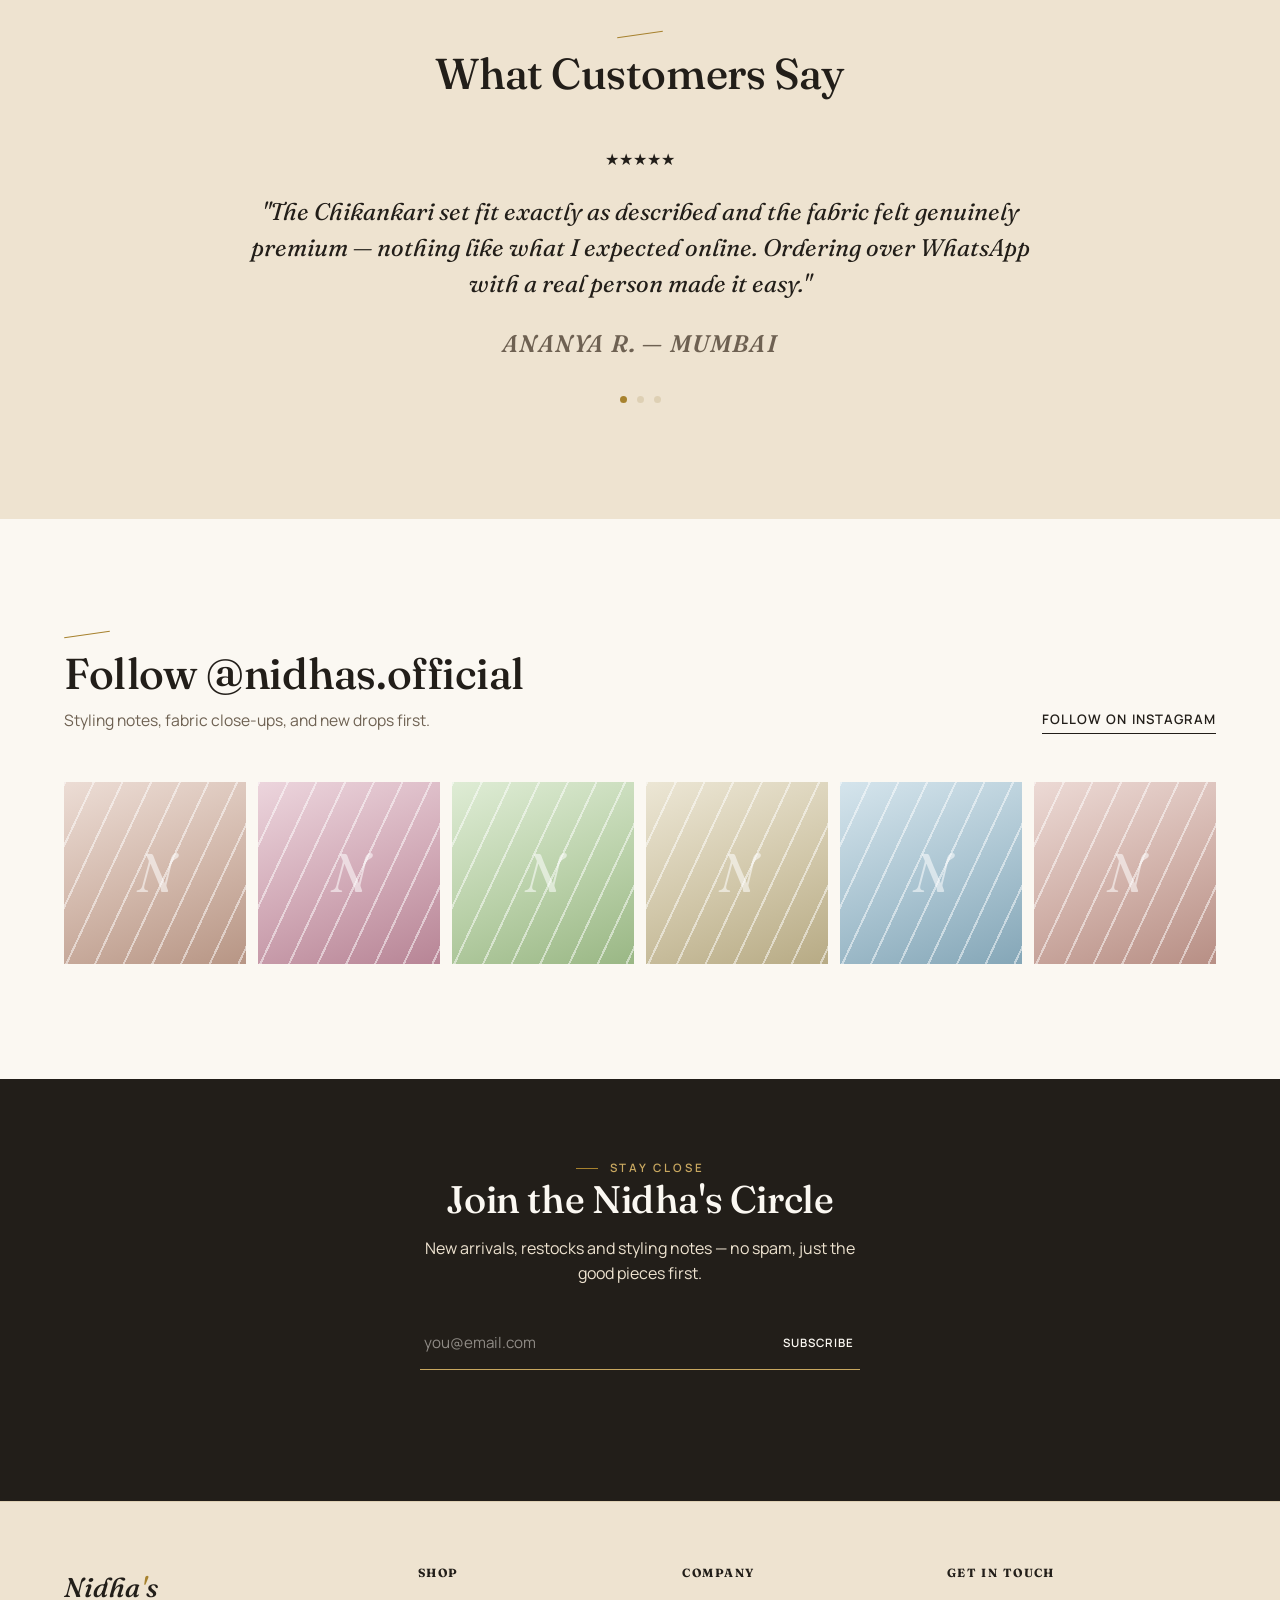
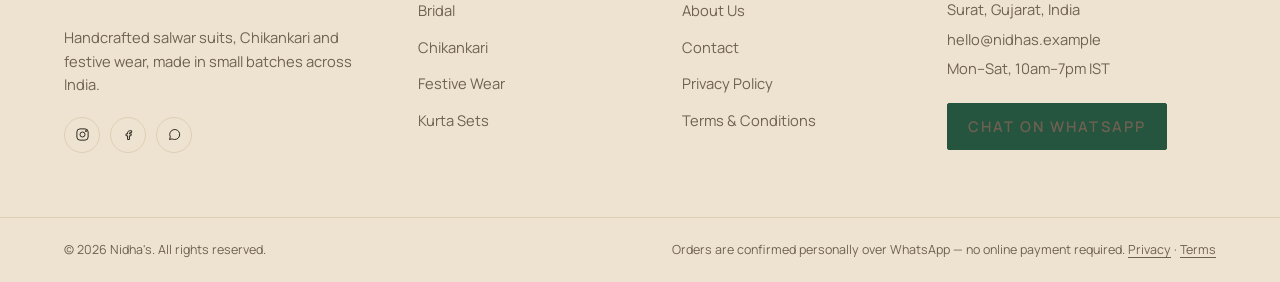
==== commit 706823ee: "Add files via upload" ====
--- a/index.html
+++ b/index.html
@@ -3,12 +3,14 @@
 <head>
 <meta charset="UTF-8">
 <meta name="viewport" content="width=device-width, initial-scale=1.0">
+<script>document.documentElement.classList.add('js-motion')</script>
 <title>Nidha's — Handcrafted Indian Ethnic Wear</title>
 <meta name="description" content="Nidha's — premium salwar suits, Chikankari, festive and bridal wear, handcrafted in India. Browse the edit, save your favourites, and enquire on WhatsApp.">
 <link rel="preconnect" href="https://fonts.googleapis.com">
 <link rel="stylesheet" href="style.css">
+<link rel="stylesheet" href="motion.css">
 </head>
-<body>
+<body class="has-hero">
 
 <a href="#main" class="skip-link">Skip to content</a>
 
@@ -76,7 +78,13 @@
         </div>
       </div>
       <div class="hero-visual">
-        <div class="placeholder-media tall" style="--ph-h:28" data-mono="N"><span class="placeholder-tag">Sample image — hero</span></div>
+        <div class="video-frame hero-video" data-video="hero.mp4">
+          <div class="placeholder-media tall" style="--ph-h:28" data-mono="N"><span class="placeholder-tag">Sample image — hero</span></div>
+          <div class="video-placeholder-badge">
+            <span class="play-ico"><svg viewBox="0 0 24 24"><path d="M8 5l12 7-12 7z"/></svg></span>
+            <span>Video Coming Soon</span>
+          </div>
+        </div>
       </div>
     </div>
   </section>
@@ -93,11 +101,23 @@
     </div>
     <div class="collections-grid">
       <a href="shop.html?category=Bridal" class="collection-card reveal">
-        <div class="placeholder-media tall" style="--ph-h:225" data-mono="N"><span class="placeholder-tag">Sample image</span></div>
+        <div class="video-frame" data-video="bridal.mp4">
+          <div class="placeholder-media tall" style="--ph-h:225" data-mono="N"><span class="placeholder-tag">Sample image</span></div>
+          <div class="video-placeholder-badge">
+            <span class="play-ico"><svg viewBox="0 0 24 24"><path d="M8 5l12 7-12 7z"/></svg></span>
+            <span>Video Coming Soon</span>
+          </div>
+        </div>
         <div class="collection-card-overlay"><h3>The Bridal Edit</h3><span>Shop Bridal</span></div>
       </a>
       <a href="shop.html?category=Chikankari" class="collection-card reveal">
-        <div class="placeholder-media tall" style="--ph-h:60" data-mono="N"><span class="placeholder-tag">Sample image</span></div>
+        <div class="video-frame" data-video="collection.mp4">
+          <div class="placeholder-media tall" style="--ph-h:60" data-mono="N"><span class="placeholder-tag">Sample image</span></div>
+          <div class="video-placeholder-badge">
+            <span class="play-ico"><svg viewBox="0 0 24 24"><path d="M8 5l12 7-12 7z"/></svg></span>
+            <span>Video Coming Soon</span>
+          </div>
+        </div>
         <div class="collection-card-overlay"><h3>Chikankari Story</h3><span>Shop Chikankari</span></div>
       </a>
       <a href="shop.html?category=Festive%20Wear" class="collection-card reveal">
@@ -141,7 +161,13 @@
   <section class="section section--sand">
     <div class="container story">
       <div class="story-visual reveal">
-        <div class="placeholder-media wide" style="--ph-h:36" data-mono="N"><span class="placeholder-tag">Sample image — atelier</span></div>
+        <div class="video-frame" data-video="craftsmanship.mp4">
+          <div class="placeholder-media wide" style="--ph-h:36" data-mono="N"><span class="placeholder-tag">Sample image — atelier</span></div>
+          <div class="video-placeholder-badge">
+            <span class="play-ico"><svg viewBox="0 0 24 24"><path d="M8 5l12 7-12 7z"/></svg></span>
+            <span>Video Coming Soon</span>
+          </div>
+        </div>
       </div>
       <div class="story-copy reveal">
         <span class="eyebrow">Our Story</span>
@@ -320,5 +346,6 @@
 
 <script src="main.js"></script>
 <script src="home.js"></script>
+<script src="motion.js"></script>
 </body>
 </html>
--- a/style.css
+++ b/style.css
@@ -0,0 +1,682 @@
+@import url('https://fonts.googleapis.com/css2?family=Fraunces:ital,opsz,wght@0,9..144,300;0,9..144,400;0,9..144,500;0,9..144,600;1,9..144,400;1,9..144,500&family=Manrope:wght@300;400;500;600;700&display=swap');
+
+/* ============================================================
+   NIDHA'S — Design tokens
+   ============================================================ */
+:root{
+  --ivory:#fbf8f2;
+  --sand:#eee3d0;
+  --sand-deep:#e3d4b8;
+  --white:#ffffff;
+  --ink:#221e19;
+  --ink-soft:#3a342b;
+  --bark:#6e6152;
+  --gold:#a7822e;
+  --gold-soft:#c9a860;
+  --gold-text:#7a5d21; /* darker than --gold: meets 4.5:1 contrast for small text on ivory/sand */
+  --line:#ded0b4;
+  --error:#a13a2f;
+
+  --font-display:'Fraunces', serif;
+  --font-body:'Manrope', sans-serif;
+
+  --container:1320px;
+  --gutter:clamp(20px,5vw,64px);
+  --radius:2px;
+  --ease:cubic-bezier(.4,0,.2,1);
+  --dur:.4s;
+}
+
+/* ============================================================
+   Reset
+   ============================================================ */
+*,*::before,*::after{box-sizing:border-box;margin:0;padding:0;}
+html{scroll-behavior:smooth;}
+@media (prefers-reduced-motion: reduce){
+  html{scroll-behavior:auto;}
+  *,*::before,*::after{animation-duration:.01ms !important;animation-iteration-count:1 !important;transition-duration:.01ms !important;scroll-behavior:auto !important;}
+}
+body{
+  font-family:var(--font-body);
+  color:var(--ink);
+  background:var(--ivory);
+  line-height:1.6;
+  font-weight:400;
+  -webkit-font-smoothing:antialiased;
+  overflow-x:hidden;
+}
+img{max-width:100%;display:block;}
+a{color:inherit;text-decoration:none;}
+button{font:inherit;color:inherit;background:none;border:none;cursor:pointer;}
+input,textarea,select{font:inherit;color:inherit;}
+ul{list-style:none;}
+h1,h2,h3,h4{font-family:var(--font-display);font-weight:500;line-height:1.15;letter-spacing:-.01em;}
+svg{display:block;}
+
+/* Skip link */
+.skip-link{
+  position:absolute;left:12px;top:-60px;background:var(--ink);color:var(--ivory);
+  padding:12px 20px;z-index:999;transition:top .25s var(--ease);font-size:.85rem;
+}
+.skip-link:focus{top:12px;}
+
+/* Focus visibility */
+a:focus-visible,button:focus-visible,input:focus-visible,textarea:focus-visible,select:focus-visible,[tabindex]:focus-visible{
+  outline:2px solid var(--gold);
+  outline-offset:3px;
+}
+
+/* ============================================================
+   Layout utilities
+   ============================================================ */
+.container{max-width:var(--container);margin-inline:auto;padding-inline:var(--gutter);}
+.section{padding-block:clamp(64px,9vw,120px);}
+.section--tight{padding-block:clamp(40px,6vw,72px);}
+.section--sand{background:var(--sand);}
+.section--ink{background:var(--ink);color:var(--ivory);}
+
+.fold{
+  width:46px;height:1px;background:var(--gold);
+  transform:rotate(-8deg);
+  display:block;
+}
+
+.eyebrow{
+  font-family:var(--font-body);
+  font-size:.72rem;
+  letter-spacing:.24em;
+  text-transform:uppercase;
+  color:var(--gold-text);
+  font-weight:600;
+  display:inline-flex;
+  align-items:center;
+  gap:12px;
+}
+.eyebrow::before{content:'';width:22px;height:1px;background:var(--gold);}
+
+.section-head{
+  display:flex;
+  align-items:flex-end;
+  justify-content:space-between;
+  gap:24px;
+  margin-bottom:clamp(28px,4vw,48px);
+  flex-wrap:wrap;
+}
+.section-head h2{font-size:clamp(1.8rem,3.4vw,2.7rem);margin-top:14px;}
+.section-head p{color:var(--bark);max-width:46ch;margin-top:10px;font-size:.98rem;}
+.section-head .fold{margin-bottom:10px;}
+
+.section-link{
+  font-size:.82rem;letter-spacing:.08em;text-transform:uppercase;font-weight:600;
+  border-bottom:1px solid var(--ink);padding-bottom:3px;white-space:nowrap;
+  transition:opacity var(--dur) var(--ease);
+}
+.section-link:hover{opacity:.6;}
+
+.center{text-align:center;}
+.mx-auto{margin-inline:auto;}
+.sr-only{position:absolute;width:1px;height:1px;overflow:hidden;clip:rect(0 0 0 0);white-space:nowrap;}
+
+/* ============================================================
+   Buttons
+   ============================================================ */
+.btn{
+  display:inline-flex;align-items:center;justify-content:center;gap:10px;
+  padding:16px 34px;
+  font-size:.78rem;letter-spacing:.14em;text-transform:uppercase;font-weight:600;
+  border:1px solid var(--ink);
+  border-radius:var(--radius);
+  transition:background var(--dur) var(--ease),color var(--dur) var(--ease),border-color var(--dur) var(--ease),transform var(--dur) var(--ease);
+  white-space:nowrap;
+}
+.btn-primary{background:var(--ink);color:var(--ivory);}
+.btn-primary:hover{background:var(--ink-soft);transform:translateY(-1px);}
+.btn-outline{background:transparent;color:var(--ink);}
+.btn-outline:hover{background:var(--ink);color:var(--ivory);}
+.btn-ghost{border-color:var(--ivory);color:var(--ivory);}
+.btn-ghost:hover{background:var(--ivory);color:var(--ink);}
+.btn-whatsapp{
+  background:#25543f;color:var(--ivory);border-color:#25543f;
+}
+.btn-whatsapp:hover{background:#1c4230;border-color:#1c4230;}
+.btn-block{width:100%;}
+.btn-sm{padding:11px 20px;font-size:.72rem;}
+.btn[disabled]{opacity:.45;cursor:not-allowed;}
+.btn svg{width:16px;height:16px;flex-shrink:0;}
+
+.icon-btn{
+  width:40px;height:40px;display:inline-flex;align-items:center;justify-content:center;
+  border-radius:50%;transition:background var(--dur) var(--ease);position:relative;
+}
+.icon-btn:hover{background:var(--sand);}
+.icon-btn svg{width:19px;height:19px;}
+.icon-btn .badge{
+  position:absolute;top:-2px;right:-2px;background:var(--ink);color:var(--ivory);
+  font-size:.62rem;font-weight:700;width:16px;height:16px;border-radius:50%;
+  display:flex;align-items:center;justify-content:center;
+}
+
+/* ============================================================
+   Announcement bar + Header
+   ============================================================ */
+.announce{
+  background:var(--ink);color:var(--sand);
+  text-align:center;font-size:.72rem;letter-spacing:.14em;text-transform:uppercase;
+  padding:9px 16px;font-weight:500;
+}
+
+.site-header{
+  position:sticky;top:0;z-index:200;
+  background:rgba(251,248,242,.92);
+  backdrop-filter:blur(10px);
+  border-bottom:1px solid var(--line);
+}
+.header-row{
+  display:grid;grid-template-columns:1fr auto 1fr;align-items:center;
+  height:84px;
+}
+.logo{
+  font-family:var(--font-display);font-style:italic;font-weight:500;
+  font-size:1.7rem;letter-spacing:.02em;text-align:center;
+}
+.logo span{color:var(--gold);}
+
+.nav-main{display:flex;gap:34px;}
+.nav-main a{
+  font-size:.82rem;letter-spacing:.05em;text-transform:uppercase;font-weight:500;
+  position:relative;padding-bottom:4px;
+}
+.nav-main a::after{
+  content:'';position:absolute;left:0;right:0;bottom:0;height:1px;background:var(--ink);
+  transform:scaleX(0);transform-origin:right;transition:transform var(--dur) var(--ease);
+}
+.nav-main a:hover::after,.nav-main a[aria-current="page"]::after{transform:scaleX(1);transform-origin:left;}
+.nav-main a[aria-current="page"]{color:var(--gold-text);}
+
+.header-actions{display:flex;align-items:center;justify-content:flex-end;gap:2px;}
+.menu-toggle{display:none;}
+
+/* Mobile nav */
+.mobile-nav{
+  position:fixed;inset:0;background:var(--ivory);z-index:300;
+  display:flex;flex-direction:column;
+  transform:translateX(100%);transition:transform var(--dur) var(--ease);
+  padding:20px var(--gutter) 40px;
+}
+.mobile-nav.is-open{transform:translateX(0);}
+.mobile-nav-top{display:flex;justify-content:space-between;align-items:center;height:64px;}
+.mobile-nav-links{display:flex;flex-direction:column;gap:6px;margin-top:30px;}
+.mobile-nav-links a{
+  font-family:var(--font-display);font-size:2rem;padding:12px 0;border-bottom:1px solid var(--line);
+}
+.mobile-nav-footer{margin-top:auto;padding-top:24px;}
+
+/* ============================================================
+   Hero
+   ============================================================ */
+.hero{
+  display:grid;
+  grid-template-columns:56px 1fr;
+  min-height:88vh;
+  position:relative;
+}
+.hero-spine{
+  writing-mode:vertical-rl;
+  text-orientation:mixed;
+  display:flex;align-items:center;justify-content:center;
+  gap:14px;
+  font-size:.68rem;letter-spacing:.28em;text-transform:uppercase;color:var(--bark);font-weight:600;
+  border-right:1px solid var(--line);
+}
+.hero-spine::before,.hero-spine::after{content:'';width:1px;height:40px;background:var(--gold);}
+.hero-body{
+  display:grid;grid-template-columns:1.1fr .9fr;align-items:center;gap:40px;
+  padding:64px var(--gutter);
+}
+.hero-copy{max-width:560px;}
+.hero-copy .eyebrow{margin-bottom:22px;}
+.hero-copy h1{
+  font-size:clamp(2.6rem,5.4vw,4.6rem);
+  position:relative;
+}
+.hero-fold{
+  width:120px;height:2px;background:linear-gradient(90deg,var(--gold),transparent);
+  transform:rotate(-4deg);
+  margin:22px 0 26px;
+}
+.hero-copy p{color:var(--bark);font-size:1.05rem;max-width:44ch;}
+.hero-actions{display:flex;gap:14px;margin-top:34px;flex-wrap:wrap;}
+
+.hero-visual{
+  position:relative;aspect-ratio:4/5;border-radius:var(--radius);overflow:hidden;
+}
+.hero-visual .placeholder-media{height:100%;}
+
+/* ============================================================
+   Placeholder media (stand-in for real photography)
+   ============================================================ */
+.placeholder-media{
+  position:relative;width:100%;aspect-ratio:3/4;overflow:hidden;
+  background:
+    repeating-linear-gradient(115deg, rgba(255,255,255,.5) 0 2px, transparent 2px 26px),
+    linear-gradient(160deg, hsl(var(--ph-h,32) 38% 88%), hsl(var(--ph-h,32) 30% 74%) 55%, hsl(var(--ph-h,32) 26% 62%));
+}
+.placeholder-media::before{
+  content:attr(data-mono);
+  position:absolute;inset:0;display:flex;align-items:center;justify-content:center;
+  font-family:var(--font-display);font-style:italic;color:rgba(255,255,255,.55);
+  font-size:3.4rem;
+}
+.placeholder-media .placeholder-tag{
+  position:absolute;left:10px;bottom:10px;font-size:.6rem;letter-spacing:.1em;text-transform:uppercase;
+  color:rgba(34,30,25,.55);background:rgba(255,255,255,.65);padding:4px 8px;border-radius:1px;font-weight:600;
+}
+.placeholder-media.tall{aspect-ratio:4/5;}
+.placeholder-media.square{aspect-ratio:1/1;}
+.placeholder-media.wide{aspect-ratio:16/10;}
+
+/* ============================================================
+   Collections
+   ============================================================ */
+.collections-grid{display:grid;grid-template-columns:repeat(3,1fr);gap:20px;}
+.collection-card{position:relative;overflow:hidden;border-radius:var(--radius);}
+.collection-card .placeholder-media{transition:transform 1.1s var(--ease);}
+.collection-card:hover .placeholder-media{transform:scale(1.06);}
+.collection-card-overlay{
+  position:absolute;inset:0;
+  background:linear-gradient(0deg, rgba(20,17,13,.72) 0%, rgba(20,17,13,0) 42%);
+  display:flex;flex-direction:column;justify-content:flex-end;padding:26px;
+}
+.collection-card-overlay h3{color:var(--ivory);font-size:1.5rem;font-style:italic;}
+.collection-card-overlay span{
+  color:var(--sand);font-size:.72rem;letter-spacing:.1em;text-transform:uppercase;font-weight:600;
+  display:inline-block;margin-top:8px;border-bottom:1px solid var(--gold);padding-bottom:3px;
+}
+
+/* ============================================================
+   Product grid + card
+   ============================================================ */
+.product-grid{display:grid;grid-template-columns:repeat(4,1fr);gap:28px 22px;}
+.product-card{position:relative;}
+.product-media{position:relative;overflow:hidden;border-radius:var(--radius);background:var(--sand);}
+.product-media .placeholder-media{transition:opacity .5s var(--ease);}
+.product-media .placeholder-media.alt{position:absolute;inset:0;opacity:0;}
+.product-card:hover .placeholder-media.alt{opacity:1;}
+
+.product-badge{
+  position:absolute;top:12px;left:12px;z-index:2;
+  font-size:.62rem;letter-spacing:.09em;text-transform:uppercase;font-weight:700;
+  background:var(--ivory);color:var(--ink);padding:5px 10px;border-radius:1px;
+}
+.product-badge.bestseller{background:var(--ink);color:var(--ivory);}
+
+.wishlist-btn{
+  position:absolute;top:8px;right:8px;z-index:2;
+  width:38px;height:38px;border-radius:50%;
+  background:rgba(251,248,242,.9);backdrop-filter:blur(4px);
+  display:flex;align-items:center;justify-content:center;
+  transition:transform var(--dur) var(--ease),background var(--dur) var(--ease);
+}
+.wishlist-btn:hover{transform:scale(1.08);}
+.wishlist-btn svg{width:17px;height:17px;stroke:var(--ink);fill:none;stroke-width:1.6;transition:fill var(--dur),stroke var(--dur);}
+.wishlist-btn.is-active svg{fill:var(--gold);stroke:var(--gold);}
+
+.product-quickview{
+  position:absolute;left:0;right:0;bottom:0;
+  padding:12px;text-align:center;
+  background:rgba(251,248,242,.94);
+  font-size:.7rem;letter-spacing:.1em;text-transform:uppercase;font-weight:600;
+  transform:translateY(100%);transition:transform var(--dur) var(--ease);
+}
+.product-card:hover .product-quickview{transform:translateY(0);}
+
+.product-info{padding-top:14px;}
+.product-info .p-category{font-size:.68rem;letter-spacing:.1em;text-transform:uppercase;color:var(--bark);}
+.product-info h3{font-size:1.05rem;font-weight:500;margin-top:4px;font-family:var(--font-body);}
+.product-info h3 a:hover{text-decoration:underline;text-underline-offset:3px;}
+.product-price{display:flex;align-items:center;gap:8px;margin-top:6px;}
+.product-price .now{font-weight:600;}
+.product-price .mrp{color:var(--bark);text-decoration:line-through;font-size:.88rem;}
+.swatch-row{display:flex;gap:6px;margin-top:10px;}
+.swatch{width:15px;height:15px;border-radius:50%;border:1px solid rgba(0,0,0,.12);}
+
+.grid-cta{text-align:center;margin-top:48px;}
+
+/* ============================================================
+   Brand story
+   ============================================================ */
+.story{display:grid;grid-template-columns:.95fr 1.05fr;gap:64px;align-items:center;}
+.story-copy blockquote{
+  font-family:var(--font-display);font-style:italic;font-size:clamp(1.5rem,2.6vw,2.1rem);
+  line-height:1.35;margin:20px 0 24px;
+}
+.story-copy p{color:var(--bark);max-width:52ch;}
+.story-signature{margin-top:26px;font-size:.85rem;color:var(--bark);}
+.story-signature strong{display:block;color:var(--ink);font-family:var(--font-display);font-style:italic;font-size:1.15rem;}
+
+/* ============================================================
+   Why choose us
+   ============================================================ */
+.feature-grid{display:grid;grid-template-columns:repeat(4,1fr);gap:1px;background:var(--line);border:1px solid var(--line);}
+.feature-item{background:var(--ivory);padding:38px 30px;}
+.feature-item .ico{width:34px;height:34px;stroke:var(--gold);fill:none;stroke-width:1.3;margin-bottom:18px;}
+.feature-item h3{font-size:1.08rem;font-family:var(--font-body);font-weight:600;margin-bottom:8px;}
+.feature-item p{color:var(--bark);font-size:.92rem;}
+
+/* ============================================================
+   Testimonials
+   ============================================================ */
+.testi-wrap{position:relative;max-width:780px;margin-inline:auto;text-align:center;}
+.testi-slide{display:none;}
+.testi-slide.is-active{display:block;animation:fadeUp .5s var(--ease);}
+.testi-stars{display:flex;gap:4px;justify-content:center;margin-bottom:22px;}
+.testi-stars svg{width:15px;height:15px;fill:var(--gold);}
+.testi-slide p{font-family:var(--font-display);font-style:italic;font-size:clamp(1.2rem,2vw,1.5rem);line-height:1.5;}
+.testi-name{margin-top:24px;font-size:.82rem;letter-spacing:.05em;text-transform:uppercase;font-weight:600;color:var(--bark);}
+.testi-nav{display:flex;justify-content:center;gap:10px;margin-top:34px;}
+.testi-dot{width:7px;height:7px;border-radius:50%;background:var(--line);transition:background var(--dur);}
+.testi-dot.is-active{background:var(--gold);}
+
+@keyframes fadeUp{from{opacity:0;transform:translateY(8px);}to{opacity:1;transform:translateY(0);}}
+
+/* ============================================================
+   Instagram gallery
+   ============================================================ */
+.insta-grid{display:grid;grid-template-columns:repeat(6,1fr);gap:12px;}
+.insta-item{position:relative;overflow:hidden;aspect-ratio:1/1;}
+.insta-item .placeholder-media{aspect-ratio:1/1;}
+.insta-item::after{
+  content:'';position:absolute;inset:0;background:rgba(34,30,25,0);transition:background var(--dur) var(--ease);
+}
+.insta-item svg{
+  position:absolute;inset:0;margin:auto;width:22px;height:22px;stroke:#fff;fill:none;stroke-width:1.5;
+  opacity:0;transition:opacity var(--dur) var(--ease);
+}
+.insta-item:hover::after{background:rgba(34,30,25,.4);}
+.insta-item:hover svg{opacity:1;}
+
+/* ============================================================
+   Newsletter
+   ============================================================ */
+.newsletter{
+  background:var(--ink);color:var(--ivory);text-align:center;
+}
+.newsletter h2{font-size:clamp(1.7rem,3vw,2.4rem);}
+.newsletter p{color:var(--sand);margin:14px auto 30px;max-width:46ch;}
+.newsletter-form{display:flex;max-width:440px;margin-inline:auto;gap:0;border-bottom:1px solid var(--gold-soft);}
+.newsletter-form input{
+  flex:1;background:transparent;border:none;padding:14px 4px;color:var(--ivory);font-size:.95rem;
+}
+.newsletter-form input::placeholder{color:rgba(251,248,242,.5);}
+.newsletter-form button{
+  font-size:.72rem;letter-spacing:.1em;text-transform:uppercase;font-weight:600;color:var(--ivory);
+  padding:14px 6px;white-space:nowrap;
+}
+.newsletter-note{font-size:.74rem;color:rgba(251,248,242,.55);margin-top:16px;max-width:none;}
+.form-msg{font-size:.8rem;margin-top:14px;color:var(--gold-soft);min-height:1.2em;}
+
+/* ============================================================
+   Footer
+   ============================================================ */
+.site-footer{background:var(--sand);border-top:1px solid var(--line);}
+.footer-grid{display:grid;grid-template-columns:1.4fr 1fr 1fr 1.2fr;gap:40px;padding-block:64px;}
+.footer-brand .logo{text-align:left;}
+.footer-brand p{color:var(--bark);margin-top:16px;max-width:34ch;font-size:.92rem;}
+.footer-socials{display:flex;gap:10px;margin-top:20px;}
+.footer-socials a{
+  width:36px;height:36px;border:1px solid var(--line);border-radius:50%;
+  display:flex;align-items:center;justify-content:center;transition:border-color var(--dur),background var(--dur);
+}
+.footer-socials a:hover{border-color:var(--ink);background:var(--ink);}
+.footer-socials a:hover svg{stroke:var(--ivory);}
+.footer-socials svg{width:15px;height:15px;stroke:var(--ink);fill:none;stroke-width:1.5;transition:stroke var(--dur);}
+
+.footer-col h4{font-size:.74rem;letter-spacing:.12em;text-transform:uppercase;font-weight:700;margin-bottom:18px;}
+.footer-col ul{display:flex;flex-direction:column;gap:11px;}
+.footer-col a{color:var(--bark);font-size:.92rem;transition:color var(--dur);}
+.footer-col a:hover{color:var(--ink);}
+.footer-contact p{color:var(--bark);font-size:.92rem;margin-bottom:6px;}
+.footer-contact .btn{margin-top:16px;}
+
+.footer-bottom{
+  border-top:1px solid var(--line);padding:22px var(--gutter);
+  display:flex;justify-content:space-between;align-items:center;flex-wrap:wrap;gap:10px;
+  font-size:.78rem;color:var(--bark);
+}
+.footer-bottom a{text-decoration:underline;text-underline-offset:3px;}
+
+/* ============================================================
+   Wishlist drawer
+   ============================================================ */
+.drawer-overlay{
+  position:fixed;inset:0;background:rgba(34,30,25,.42);z-index:400;
+  opacity:0;pointer-events:none;transition:opacity var(--dur) var(--ease);
+}
+.drawer-overlay.is-open{opacity:1;pointer-events:auto;}
+
+.drawer{
+  position:fixed;top:0;right:0;bottom:0;width:min(420px,92vw);background:var(--ivory);z-index:401;
+  transform:translateX(100%);transition:transform var(--dur) var(--ease);
+  display:flex;flex-direction:column;
+}
+.drawer.is-open{transform:translateX(0);}
+.drawer-head{
+  display:flex;align-items:center;justify-content:space-between;
+  padding:22px var(--gutter);border-bottom:1px solid var(--line);
+}
+.drawer-head h2{font-size:1.3rem;}
+.drawer-body{flex:1;overflow-y:auto;padding:18px var(--gutter);}
+.drawer-empty{color:var(--bark);text-align:center;padding:60px 10px;font-size:.94rem;}
+.drawer-item{display:grid;grid-template-columns:74px 1fr auto;gap:14px;padding:16px 0;border-bottom:1px solid var(--line);align-items:center;}
+.drawer-item .placeholder-media{aspect-ratio:3/4;}
+.drawer-item h4{font-size:.92rem;font-weight:600;}
+.drawer-item .meta{font-size:.78rem;color:var(--bark);margin-top:3px;}
+.drawer-item .price{font-size:.88rem;margin-top:5px;font-weight:600;}
+.drawer-remove{font-size:.7rem;letter-spacing:.05em;text-transform:uppercase;color:var(--bark);text-decoration:underline;text-underline-offset:3px;}
+.drawer-remove:hover{color:var(--error);}
+.drawer-foot{padding:20px var(--gutter) 26px;border-top:1px solid var(--line);}
+.drawer-foot p{font-size:.78rem;color:var(--bark);margin-bottom:14px;}
+
+/* ============================================================
+   Toast
+   ============================================================ */
+.toast{
+  position:fixed;left:50%;bottom:28px;transform:translate(-50%,140%);
+  background:var(--ink);color:var(--ivory);padding:14px 24px;border-radius:2px;
+  font-size:.85rem;z-index:500;transition:transform var(--dur) var(--ease);
+  display:flex;align-items:center;gap:10px;
+}
+.toast.is-visible{transform:translate(-50%,0);}
+.toast svg{width:16px;height:16px;stroke:var(--gold-soft);fill:none;stroke-width:1.6;}
+
+/* ============================================================
+   Breadcrumb + page banner
+   ============================================================ */
+.page-banner{padding:52px var(--gutter) 34px;border-bottom:1px solid var(--line);}
+.breadcrumb{font-size:.78rem;color:var(--bark);display:flex;gap:8px;align-items:center;flex-wrap:wrap;}
+.breadcrumb a:hover{text-decoration:underline;text-underline-offset:3px;}
+.breadcrumb .sep{color:var(--line);}
+.page-banner h1{font-size:clamp(1.9rem,3.6vw,2.8rem);margin-top:12px;}
+.page-banner p{color:var(--bark);margin-top:8px;max-width:60ch;}
+
+/* ============================================================
+   Shop layout: filters + grid
+   ============================================================ */
+.shop-layout{display:grid;grid-template-columns:250px 1fr;gap:52px;align-items:start;}
+.filters{position:sticky;top:104px;}
+.filter-group{padding-block:20px;border-bottom:1px solid var(--line);}
+.filter-group:first-child{padding-top:0;}
+.filter-group summary{
+  list-style:none;cursor:pointer;display:flex;justify-content:space-between;align-items:center;
+  font-size:.78rem;letter-spacing:.1em;text-transform:uppercase;font-weight:700;
+}
+.filter-group summary::-webkit-details-marker{display:none;}
+.filter-group summary .chev{width:11px;height:11px;stroke:var(--ink);fill:none;stroke-width:1.6;transition:transform var(--dur) var(--ease);}
+.filter-group[open] summary .chev{transform:rotate(180deg);}
+.filter-options{margin-top:16px;display:flex;flex-direction:column;gap:12px;}
+.check-row{display:flex;align-items:center;gap:10px;font-size:.9rem;cursor:pointer;}
+.check-row input{accent-color:var(--ink);width:15px;height:15px;}
+.check-row .count{color:var(--bark);font-size:.8rem;margin-left:auto;}
+.color-options{display:flex;flex-wrap:wrap;gap:8px;margin-top:16px;}
+.color-chip{
+  width:26px;height:26px;border-radius:50%;border:1px solid rgba(0,0,0,.15);cursor:pointer;
+  position:relative;
+}
+.color-chip[aria-pressed="true"]::after{
+  content:'';position:absolute;inset:-4px;border:1px solid var(--ink);border-radius:50%;
+}
+.filters-clear{font-size:.78rem;text-decoration:underline;text-underline-offset:3px;color:var(--bark);margin-top:18px;}
+.filter-close-mobile{display:none;}
+.filters-head{display:flex;justify-content:space-between;align-items:center;margin-bottom:6px;}
+.filters-head h2{font-size:1.05rem;font-family:var(--font-body);font-weight:700;}
+
+.shop-toolbar{display:flex;justify-content:space-between;align-items:center;margin-bottom:28px;flex-wrap:wrap;gap:14px;}
+.shop-count{font-size:.88rem;color:var(--bark);}
+.sort-select{
+  border:1px solid var(--line);background:var(--ivory);padding:10px 14px;font-size:.82rem;
+  border-radius:var(--radius);
+}
+.filter-toggle-mobile{display:none;}
+.no-results{padding:80px 10px;text-align:center;color:var(--bark);grid-column:1/-1;}
+
+/* ============================================================
+   Product detail page
+   ============================================================ */
+.pd-layout{display:grid;grid-template-columns:1fr 1fr;gap:64px;}
+.pd-gallery-main{border-radius:var(--radius);overflow:hidden;margin-bottom:14px;}
+.pd-gallery-main .placeholder-media{aspect-ratio:4/5;}
+.pd-thumbs{display:grid;grid-template-columns:repeat(5,1fr);gap:10px;}
+.pd-thumb{border-radius:var(--radius);overflow:hidden;cursor:pointer;opacity:.55;transition:opacity var(--dur);border:1px solid transparent;}
+.pd-thumb.is-active{opacity:1;border-color:var(--gold);}
+.pd-thumb .placeholder-media{aspect-ratio:3/4;}
+
+.pd-info .p-category{font-size:.74rem;letter-spacing:.12em;text-transform:uppercase;color:var(--gold-text);font-weight:700;}
+.pd-info h1{font-size:clamp(1.8rem,3vw,2.5rem);margin-top:10px;}
+.pd-rating{display:flex;align-items:center;gap:8px;margin-top:12px;font-size:.85rem;color:var(--bark);}
+.pd-rating svg{width:13px;height:13px;fill:var(--gold);}
+.pd-price{display:flex;align-items:baseline;gap:12px;margin-top:18px;font-size:1.5rem;font-weight:600;font-family:var(--font-display);}
+.pd-price .mrp{font-size:1.05rem;color:var(--bark);text-decoration:line-through;font-family:var(--font-body);}
+.pd-price .save{font-size:.74rem;color:var(--gold-text);font-weight:700;letter-spacing:.05em;text-transform:uppercase;font-family:var(--font-body);}
+.pd-desc{color:var(--bark);margin-top:18px;max-width:52ch;}
+
+.pd-option{margin-top:28px;}
+.pd-option-head{display:flex;justify-content:space-between;align-items:center;margin-bottom:12px;}
+.pd-option-label{font-size:.78rem;letter-spacing:.1em;text-transform:uppercase;font-weight:700;}
+.pd-option-value{font-size:.82rem;color:var(--bark);}
+.size-guide-link{font-size:.78rem;text-decoration:underline;text-underline-offset:3px;color:var(--bark);}
+.size-row,.color-row{display:flex;gap:10px;flex-wrap:wrap;}
+.size-pill{
+  min-width:48px;padding:10px 14px;border:1px solid var(--line);text-align:center;font-size:.84rem;
+  border-radius:var(--radius);transition:border-color var(--dur),background var(--dur),color var(--dur);
+}
+.size-pill[aria-pressed="true"]{background:var(--ink);color:var(--ivory);border-color:var(--ink);}
+.size-pill:hover:not([aria-pressed="true"]){border-color:var(--ink);}
+.color-row .color-chip{width:32px;height:32px;}
+
+.pd-actions{display:flex;gap:12px;margin-top:36px;flex-wrap:wrap;}
+.pd-actions .btn{flex:1;min-width:190px;}
+
+.pd-trust{display:flex;gap:22px;margin-top:30px;padding-top:26px;border-top:1px solid var(--line);flex-wrap:wrap;}
+.pd-trust-item{display:flex;align-items:center;gap:9px;font-size:.8rem;color:var(--bark);}
+.pd-trust-item svg{width:18px;height:18px;stroke:var(--gold);fill:none;stroke-width:1.4;flex-shrink:0;}
+
+.accordion{margin-top:36px;border-top:1px solid var(--line);}
+.accordion-item{border-bottom:1px solid var(--line);}
+.accordion-item summary{
+  list-style:none;cursor:pointer;padding:18px 2px;display:flex;justify-content:space-between;align-items:center;
+  font-weight:600;font-size:.94rem;
+}
+.accordion-item summary::-webkit-details-marker{display:none;}
+.accordion-item summary .chev{width:12px;height:12px;stroke:var(--ink);fill:none;stroke-width:1.6;transition:transform var(--dur);}
+.accordion-item[open] summary .chev{transform:rotate(45deg);}
+.accordion-item .accordion-body{padding-bottom:18px;color:var(--bark);font-size:.92rem;max-width:60ch;}
+.accordion-body ul{margin-top:8px;}
+.accordion-body li{padding-left:14px;position:relative;margin-bottom:6px;}
+.accordion-body li::before{content:'—';position:absolute;left:0;color:var(--gold-text);}
+
+/* Size guide modal */
+.modal-overlay{
+  position:fixed;inset:0;background:rgba(34,30,25,.5);z-index:400;
+  display:flex;align-items:center;justify-content:center;padding:20px;
+  opacity:0;pointer-events:none;transition:opacity var(--dur) var(--ease);
+}
+.modal-overlay.is-open{opacity:1;pointer-events:auto;}
+.modal{
+  background:var(--ivory);max-width:520px;width:100%;padding:34px;border-radius:var(--radius);
+  max-height:85vh;overflow-y:auto;
+}
+.modal-head{display:flex;justify-content:space-between;align-items:center;margin-bottom:20px;}
+.modal-head h3{font-size:1.3rem;}
+.size-table{width:100%;border-collapse:collapse;font-size:.86rem;}
+.size-table th,.size-table td{border:1px solid var(--line);padding:9px 10px;text-align:center;}
+.size-table th{background:var(--sand);font-weight:600;}
+
+/* ============================================================
+   Related products label
+   ============================================================ */
+.related h2{font-size:clamp(1.5rem,2.6vw,2rem);}
+
+/* ============================================================
+   Forms (contact-style, reused across pages)
+   ============================================================ */
+.field{margin-bottom:20px;}
+.field label{display:block;font-size:.78rem;letter-spacing:.06em;text-transform:uppercase;font-weight:600;margin-bottom:8px;}
+.field input,.field textarea,.field select{
+  width:100%;border:1px solid var(--line);background:var(--white);padding:13px 14px;border-radius:var(--radius);font-size:.94rem;
+}
+.field input:focus,.field textarea:focus,.field select:focus{border-color:var(--gold);}
+
+/* ============================================================
+   Reveal-on-scroll
+   ============================================================ */
+.reveal{opacity:0;transform:translateY(18px);transition:opacity .7s var(--ease),transform .7s var(--ease);}
+.reveal.is-visible{opacity:1;transform:translateY(0);}
+
+/* ============================================================
+   Responsive
+   ============================================================ */
+@media (max-width:1080px){
+  .nav-main{display:none;}
+  .menu-toggle{display:flex;}
+  .footer-grid{grid-template-columns:1fr 1fr;}
+  .hero-body{grid-template-columns:1fr;}
+  .hero-visual{aspect-ratio:16/9;}
+  .story{grid-template-columns:1fr;gap:36px;}
+  .story-visual{order:-1;}
+  .shop-layout{grid-template-columns:1fr;}
+  .filters{
+    position:fixed;top:0;left:0;bottom:0;width:min(320px,86vw);z-index:350;
+    background:var(--ivory);padding:24px var(--gutter);overflow-y:auto;
+    transform:translateX(-100%);transition:transform var(--dur) var(--ease);
+    box-shadow:0 0 40px rgba(0,0,0,.15);
+  }
+  .filters.is-open-mobile{transform:translateX(0);}
+  .filter-toggle-mobile{display:inline-flex;}
+  .filter-close-mobile{display:inline-flex;}
+}
+
+@media (max-width:920px){
+  .product-grid{grid-template-columns:repeat(2,1fr);}
+  .collections-grid{grid-template-columns:1fr;}
+  .feature-grid{grid-template-columns:repeat(2,1fr);}
+  .insta-grid{grid-template-columns:repeat(3,1fr);}
+  .pd-layout{grid-template-columns:1fr;gap:34px;}
+  .hero-spine{display:none;}
+  .hero{grid-template-columns:1fr;}
+}
+
+@media (max-width:640px){
+  .header-row{grid-template-columns:auto 1fr auto;height:72px;}
+  .logo{font-size:1.35rem;text-align:left;}
+  .footer-grid{grid-template-columns:1fr;padding-block:48px;gap:34px;}
+  .product-grid{grid-template-columns:repeat(2,1fr);gap:16px 12px;}
+  .feature-grid{grid-template-columns:1fr;}
+  .insta-grid{grid-template-columns:repeat(2,1fr);}
+  .newsletter-form{flex-direction:column;gap:14px;border-bottom:none;}
+  .newsletter-form input{border-bottom:1px solid var(--gold-soft);text-align:center;}
+  .btn{width:100%;}
+  .hero-actions .btn{width:100%;}
+  .pd-actions .btn{width:100%;}
+  .drawer-item{grid-template-columns:60px 1fr;}
+  .drawer-item .price-wrap{grid-column:2;}
+}
--- a/motion.css
+++ b/motion.css
@@ -0,0 +1,322 @@
+/* ==================================================================
+   NIDHA'S — MOTION LAYER
+   Purely additive on top of style.css. No colors, fonts, spacing or
+   layout values are redefined here — only opacity/transform-based
+   motion, plus the video-frame + cursor components.
+
+   Progressive enhancement contract:
+   - Everything in this file assumes the `.js-motion` class on <html>,
+     set by a tiny inline script in <head> BEFORE first paint. If JS is
+     disabled/blocked, that class never appears, none of the "start
+     hidden" rules below apply, and the page renders exactly as it did
+     before this file existed — fully visible, nothing broken.
+   - The global `prefers-reduced-motion` block already in style.css
+     forces every transition/animation duration to ~0 site-wide, so
+     everything added here inherits that safety net automatically.
+   ================================================================== */
+
+/* ============================================================
+   View Transitions (native, zero-JS, progressively enhanced —
+   unsupported browsers simply keep instant navigation)
+   ============================================================ */
+@view-transition{
+  navigation:auto;
+}
+@media (prefers-reduced-motion: no-preference){
+  ::view-transition-old(root),::view-transition-new(root){
+    animation-duration:.45s;
+    animation-timing-function:cubic-bezier(.4,0,.2,1);
+  }
+  ::view-transition-old(root){
+    animation-name:nidhas-page-out;
+  }
+  ::view-transition-new(root){
+    animation-name:nidhas-page-in;
+  }
+}
+@keyframes nidhas-page-out{
+  to{opacity:0;transform:translateY(-10px);}
+}
+@keyframes nidhas-page-in{
+  from{opacity:0;transform:translateY(10px);}
+}
+
+/* ============================================================
+   Hero entrance sequence — completes in ~1.5s
+   ============================================================ */
+.js-motion .hero-copy .eyebrow{
+  opacity:0;transform:translateY(16px);
+  animation:nidhas-rise .6s cubic-bezier(.16,.8,.3,1) .05s forwards;
+}
+.js-motion .hero-copy .word{
+  display:inline-block;
+  opacity:0;
+  transform:translateY(22px);
+  animation:nidhas-rise .7s cubic-bezier(.16,.8,.3,1) forwards;
+  /* per-word animation-delay is set inline by motion.js */
+}
+.js-motion .hero-copy h1 br{ display:block; content:""; }
+.js-motion .hero-copy .hero-fold{
+  opacity:0;transform:translateY(16px);
+  animation:nidhas-rise .5s cubic-bezier(.16,.8,.3,1) .68s forwards;
+}
+.js-motion .hero-copy p{
+  opacity:0;transform:translateY(16px);
+  animation:nidhas-rise .6s cubic-bezier(.16,.8,.3,1) .78s forwards;
+}
+.js-motion .hero-actions{
+  opacity:0;transform:translateY(16px);
+  animation:nidhas-rise .6s cubic-bezier(.16,.8,.3,1) .95s forwards;
+}
+@keyframes nidhas-rise{
+  to{opacity:1;transform:translateY(0);}
+}
+
+/* ============================================================
+   Reveal — retuned to spec (20–30px, ~0.6s) + grid stagger
+   ============================================================ */
+.reveal{
+  transition:opacity .6s cubic-bezier(.16,.8,.3,1),
+             transform .6s cubic-bezier(.16,.8,.3,1);
+  transform:translateY(26px);
+}
+.reveal.is-visible{transform:translateY(0);}
+
+.product-grid > .reveal:nth-child(4n+1){transition-delay:0s;}
+.product-grid > .reveal:nth-child(4n+2){transition-delay:.1s;}
+.product-grid > .reveal:nth-child(4n+3){transition-delay:.2s;}
+.product-grid > .reveal:nth-child(4n+4){transition-delay:.3s;}
+
+.collections-grid > .reveal:nth-child(1){transition-delay:0s;}
+.collections-grid > .reveal:nth-child(2){transition-delay:.1s;}
+.collections-grid > .reveal:nth-child(3){transition-delay:.2s;}
+
+.feature-grid > .reveal:nth-child(4n+1){transition-delay:0s;}
+.feature-grid > .reveal:nth-child(4n+2){transition-delay:.1s;}
+.feature-grid > .reveal:nth-child(4n+3){transition-delay:.2s;}
+.feature-grid > .reveal:nth-child(4n+4){transition-delay:.3s;}
+
+.insta-grid > .reveal:nth-child(6n+1){transition-delay:0s;}
+.insta-grid > .reveal:nth-child(6n+2){transition-delay:.08s;}
+.insta-grid > .reveal:nth-child(6n+3){transition-delay:.16s;}
+.insta-grid > .reveal:nth-child(6n+4){transition-delay:.24s;}
+.insta-grid > .reveal:nth-child(6n+5){transition-delay:.32s;}
+.insta-grid > .reveal:nth-child(6n+6){transition-delay:.4s;}
+
+/* ============================================================
+   Navigation — transparent-over-hero, solid after scroll
+   (scoped to body.has-hero; every other page keeps its solid
+   header exactly as before, since it has no hero to sit over)
+   ============================================================ */
+body.has-hero .site-header{
+  transition:background-color .5s ease, border-color .5s ease, backdrop-filter .5s ease, box-shadow .5s ease;
+}
+body.has-hero .site-header:not(.is-scrolled){
+  background:transparent;
+  border-bottom-color:transparent;
+  backdrop-filter:none;
+}
+body.has-hero .site-header.is-scrolled{
+  box-shadow:0 1px 0 rgba(34,30,25,.02);
+}
+
+/* ============================================================
+   Buttons — lift + soft shadow + press
+   ============================================================ */
+.btn{transition:background var(--dur) var(--ease),color var(--dur) var(--ease),border-color var(--dur) var(--ease),transform .3s var(--ease),box-shadow .3s var(--ease);}
+.btn:hover{transform:translateY(-2px);box-shadow:0 10px 24px -14px rgba(34,30,25,.45);}
+.btn:active{transform:translateY(0) scale(.98);box-shadow:0 4px 10px -6px rgba(34,30,25,.35);}
+.btn-primary:hover{box-shadow:0 12px 26px -14px rgba(34,30,25,.55);}
+.icon-btn{transition:background var(--dur) var(--ease),transform .3s var(--ease);}
+.icon-btn:hover{transform:translateY(-1px);}
+
+/* ============================================================
+   Product cards — richer hover
+   ============================================================ */
+.product-info h3 a{
+  background-image:linear-gradient(currentColor,currentColor);
+  background-position:0 100%;
+  background-repeat:no-repeat;
+  background-size:0% 1px;
+  transition:background-size .4s cubic-bezier(.4,0,.2,1), color .3s ease;
+  padding-bottom:1px;
+}
+.product-card:hover .product-info h3 a{
+  background-size:100% 1px;
+  color:var(--gold-text);
+  text-decoration:none;
+}
+.product-card{transition:filter .4s ease;}
+.product-media{transition:box-shadow .4s ease;}
+.product-card:hover .product-media{box-shadow:0 18px 40px -22px rgba(34,30,25,.35);}
+.product-media .placeholder-media{transition:transform 1.2s cubic-bezier(.16,.8,.3,1),opacity .5s ease;}
+.product-card:hover .product-media .placeholder-media:not(.alt){transform:scale(1.05);}
+
+/* ============================================================
+   Collection cards — zoom + darken + title lift
+   ============================================================ */
+.collection-card-overlay h3,
+.collection-card-overlay span{
+  transition:transform .5s cubic-bezier(.16,.8,.3,1);
+}
+.collection-card:hover .collection-card-overlay h3{transform:translateY(-4px);}
+.collection-card:hover .collection-card-overlay span{transform:translateY(-4px);}
+.collection-card-overlay{transition:background .5s ease;}
+.collection-card:hover .collection-card-overlay{
+  background:linear-gradient(0deg, rgba(20,17,13,.82) 0%, rgba(20,17,13,.08) 55%);
+}
+
+/* ============================================================
+   Instagram gallery — gentle zoom on hover
+   ============================================================ */
+.insta-item .placeholder-media{transition:transform 1s cubic-bezier(.16,.8,.3,1);}
+.insta-item:hover .placeholder-media{transform:scale(1.06);}
+
+/* ============================================================
+   Footer — social icon lift, newsletter focus
+   ============================================================ */
+.footer-socials a{transition:border-color var(--dur),background var(--dur),transform .3s var(--ease);}
+.footer-socials a:hover{transform:translateY(-3px);}
+.newsletter-form{transition:border-color .4s ease;}
+.newsletter-form:focus-within{border-bottom-color:var(--ivory);}
+.newsletter-form input{transition:letter-spacing .3s ease;}
+
+/* ============================================================
+   Forms — elegant focus + loading + success
+   ============================================================ */
+.field input,.field textarea,.field select{
+  transition:border-color .35s ease, box-shadow .35s ease;
+}
+.field input:focus,.field textarea:focus,.field select:focus{
+  box-shadow:0 0 0 3px rgba(167,130,46,.14);
+}
+.newsletter-form button{position:relative;transition:opacity .3s ease;}
+.newsletter-form.is-submitting button{color:transparent;pointer-events:none;}
+.newsletter-form.is-submitting button::after{
+  content:"";position:absolute;inset:0;margin:auto;width:14px;height:14px;
+  border:2px solid rgba(251,248,242,.35);border-top-color:var(--ivory);border-radius:50%;
+  animation:nidhas-spin .7s linear infinite;
+}
+@keyframes nidhas-spin{to{transform:rotate(360deg);}}
+.form-msg.is-in{animation:nidhas-msg-in .5s cubic-bezier(.16,.8,.3,1) forwards;}
+@keyframes nidhas-msg-in{
+  from{opacity:0;transform:translateY(6px);}
+  to{opacity:1;transform:translateY(0);}
+}
+
+/* ============================================================
+   Skeleton loading (brand-toned shimmer — ready for the
+   Supabase data-fetch phase; not wired into a live fetch yet
+   since today's product grid renders synchronously from a
+   local array, so there is no genuine loading gap to fill)
+   ============================================================ */
+.skeleton-card .placeholder-media,
+.skeleton-line{
+  background:linear-gradient(100deg, var(--sand) 30%, var(--sand-deep) 50%, var(--sand) 70%);
+  background-size:200% 100%;
+  animation:nidhas-shimmer 1.6s ease-in-out infinite;
+}
+.skeleton-line{height:.85em;border-radius:2px;margin-top:8px;width:70%;}
+@keyframes nidhas-shimmer{
+  0%{background-position:200% 0;}
+  100%{background-position:-200% 0;}
+}
+
+/* ============================================================
+   Video frame component
+   ============================================================ */
+.video-frame{position:relative;overflow:hidden;}
+.hero-visual .video-frame{height:100%;}
+.video-frame video{
+  position:absolute;inset:0;width:100%;height:100%;object-fit:cover;
+  opacity:0;transition:opacity 1s ease;
+}
+.video-frame.is-loaded video{opacity:1;}
+.video-frame.is-loaded .placeholder-media,
+.video-frame.is-loaded .video-placeholder-badge{opacity:0;}
+.video-frame .placeholder-media,
+.video-frame .video-placeholder-badge{transition:opacity .6s ease;}
+
+.video-placeholder-badge{
+  position:absolute;inset:0;z-index:1;
+  display:flex;flex-direction:column;align-items:center;justify-content:center;gap:12px;
+  color:var(--ivory);background:transparent;cursor:default;
+}
+.video-placeholder-badge .play-ico{
+  width:52px;height:52px;border-radius:50%;
+  background:rgba(20,17,13,.55);
+  border:1px solid rgba(251,248,242,.75);
+  display:flex;align-items:center;justify-content:center;
+  transition:transform .4s var(--ease), background .4s var(--ease);
+}
+.video-placeholder-badge .play-ico svg{width:16px;height:16px;fill:var(--ivory);margin-left:2px;}
+.video-frame:hover .video-placeholder-badge .play-ico{
+  transform:scale(1.08);
+  background:rgba(20,17,13,.72);
+}
+.video-placeholder-badge span:last-child{
+  font-size:.68rem;letter-spacing:.16em;text-transform:uppercase;font-weight:600;
+  background:rgba(20,17,13,.78);
+  padding:6px 12px;
+  border-radius:2px;
+}
+
+/* Ken Burns — hero video/placeholder only */
+@media (prefers-reduced-motion: no-preference){
+  .video-frame.hero-video .placeholder-media,
+  .video-frame.hero-video video{
+    animation:nidhas-kenburns 24s ease-in-out infinite alternate;
+  }
+}
+@keyframes nidhas-kenburns{
+  from{transform:scale(1);}
+  to{transform:scale(1.08);}
+}
+
+/* ============================================================
+   Custom cursor (desktop, fine pointer only — applied via JS
+   feature-detection; native cursor is the default and is only
+   ever hidden once this component has actually initialised)
+   ============================================================ */
+.lux-cursor-active{cursor:none;}
+.lux-cursor-active a,
+.lux-cursor-active button,
+.lux-cursor-active summary,
+.lux-cursor-active input,
+.lux-cursor-active select,
+.lux-cursor-active textarea{cursor:none;}
+
+.lux-cursor{
+  position:fixed;top:0;left:0;z-index:9999;pointer-events:none;
+  width:9px;height:9px;border-radius:50%;background:var(--gold);
+  transition:width .3s cubic-bezier(.16,.8,.3,1), height .3s cubic-bezier(.16,.8,.3,1),
+             background .3s ease, opacity .3s ease;
+  opacity:0;
+  will-change:transform;
+}
+.lux-cursor.is-visible{opacity:1;}
+.lux-cursor.is-hover{
+  width:44px;height:44px;background:transparent;border:1px solid var(--gold);
+}
+
+/* ============================================================
+   Reduced motion — extra belt-and-braces for JS-driven bits
+   that aren't plain CSS transitions/animations
+   ============================================================ */
+@media (prefers-reduced-motion: reduce){
+  .lux-cursor{display:none;}
+  ::view-transition-group(*),
+  ::view-transition-old(*),
+  ::view-transition-new(*){
+    animation:none !important;
+  }
+  .js-motion .hero-copy .word,
+  .js-motion .hero-copy .eyebrow,
+  .js-motion .hero-copy p,
+  .js-motion .hero-copy .hero-fold,
+  .js-motion .hero-actions{
+    opacity:1 !important;
+    transform:none !important;
+    animation:none !important;
+  }
+}
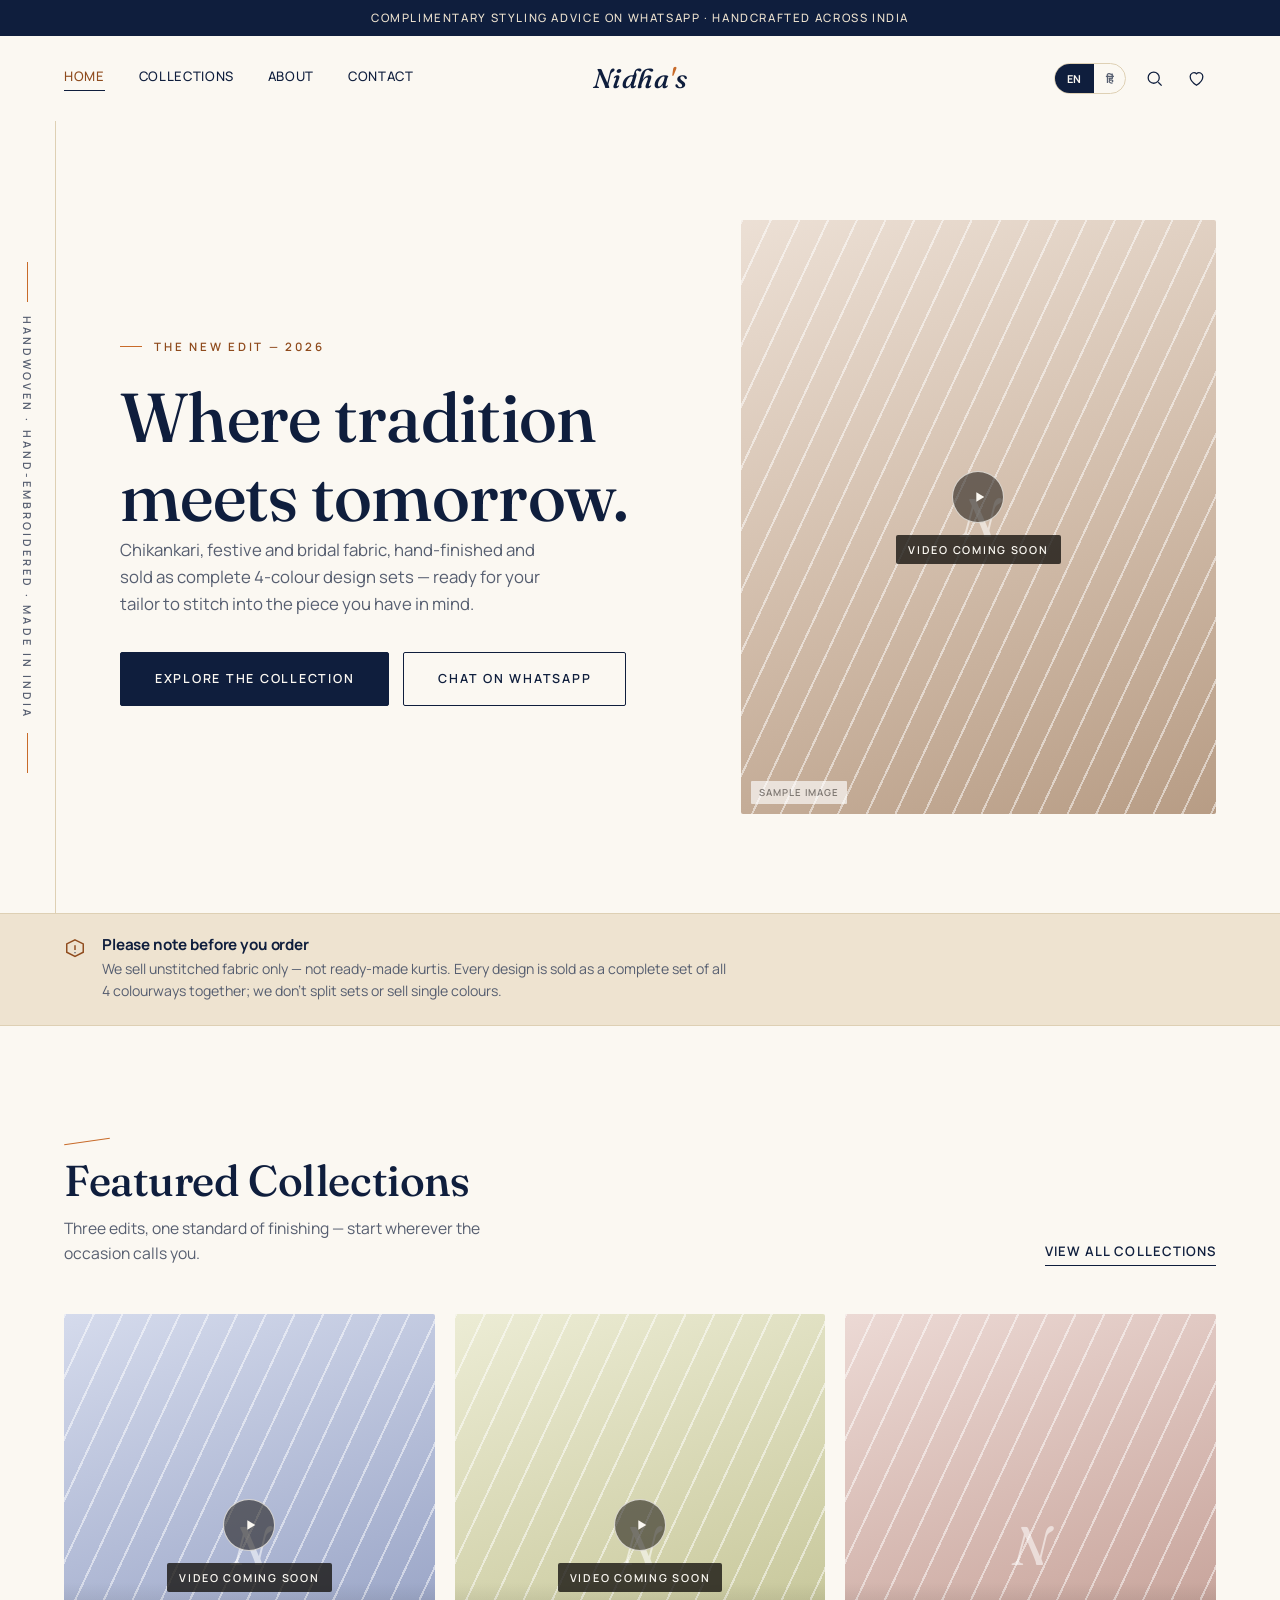
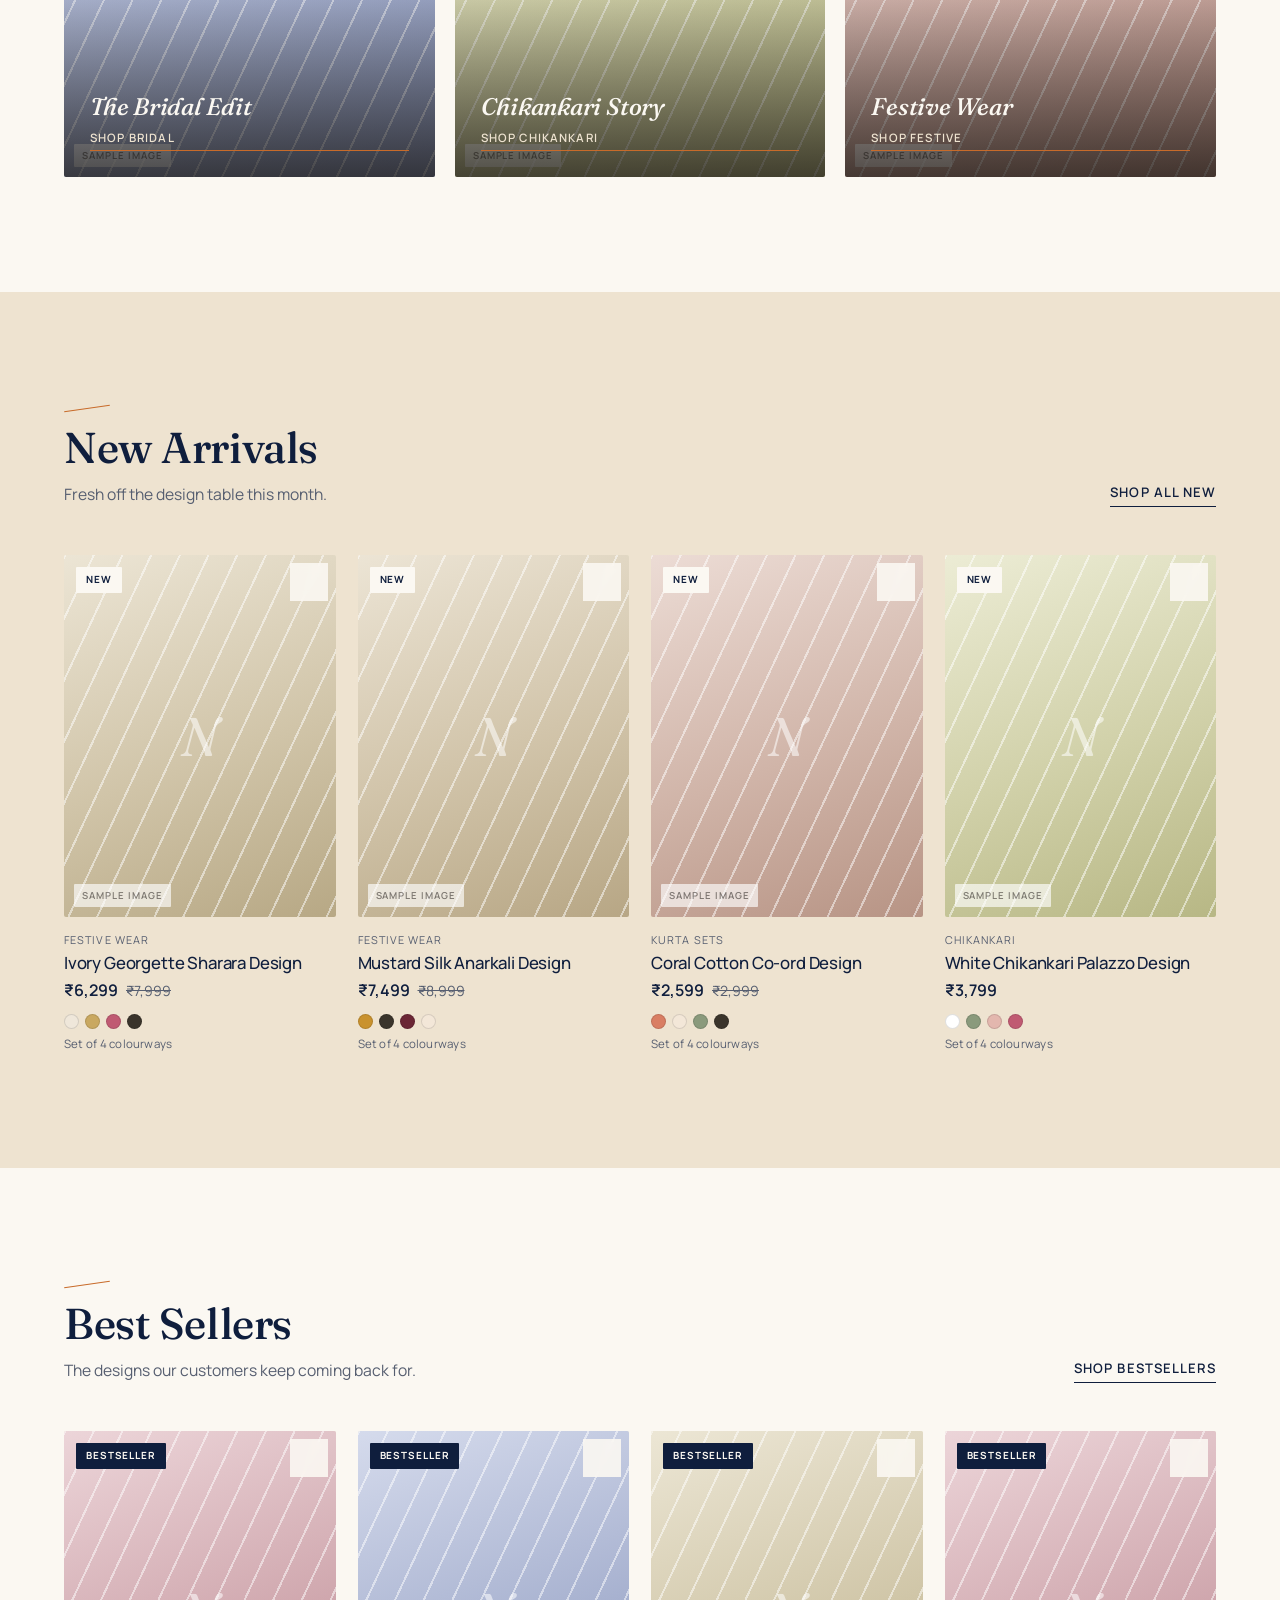
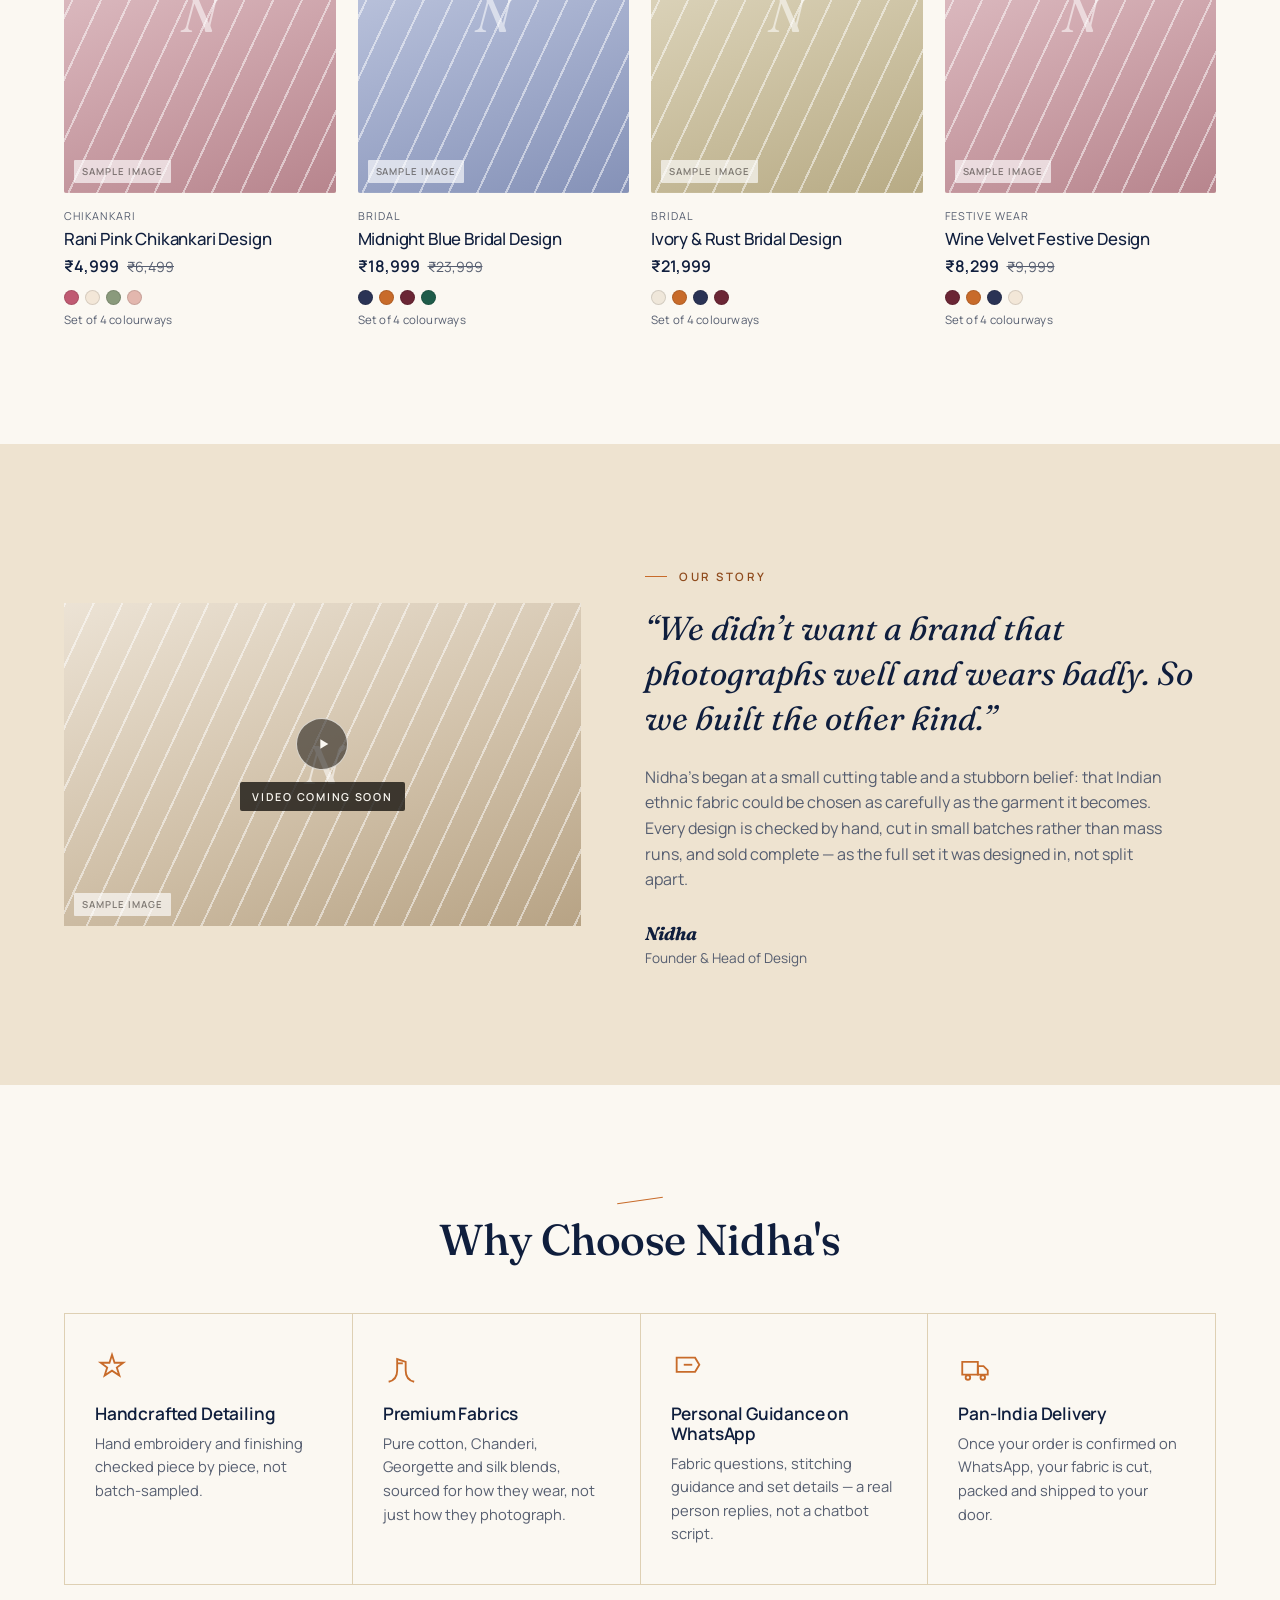
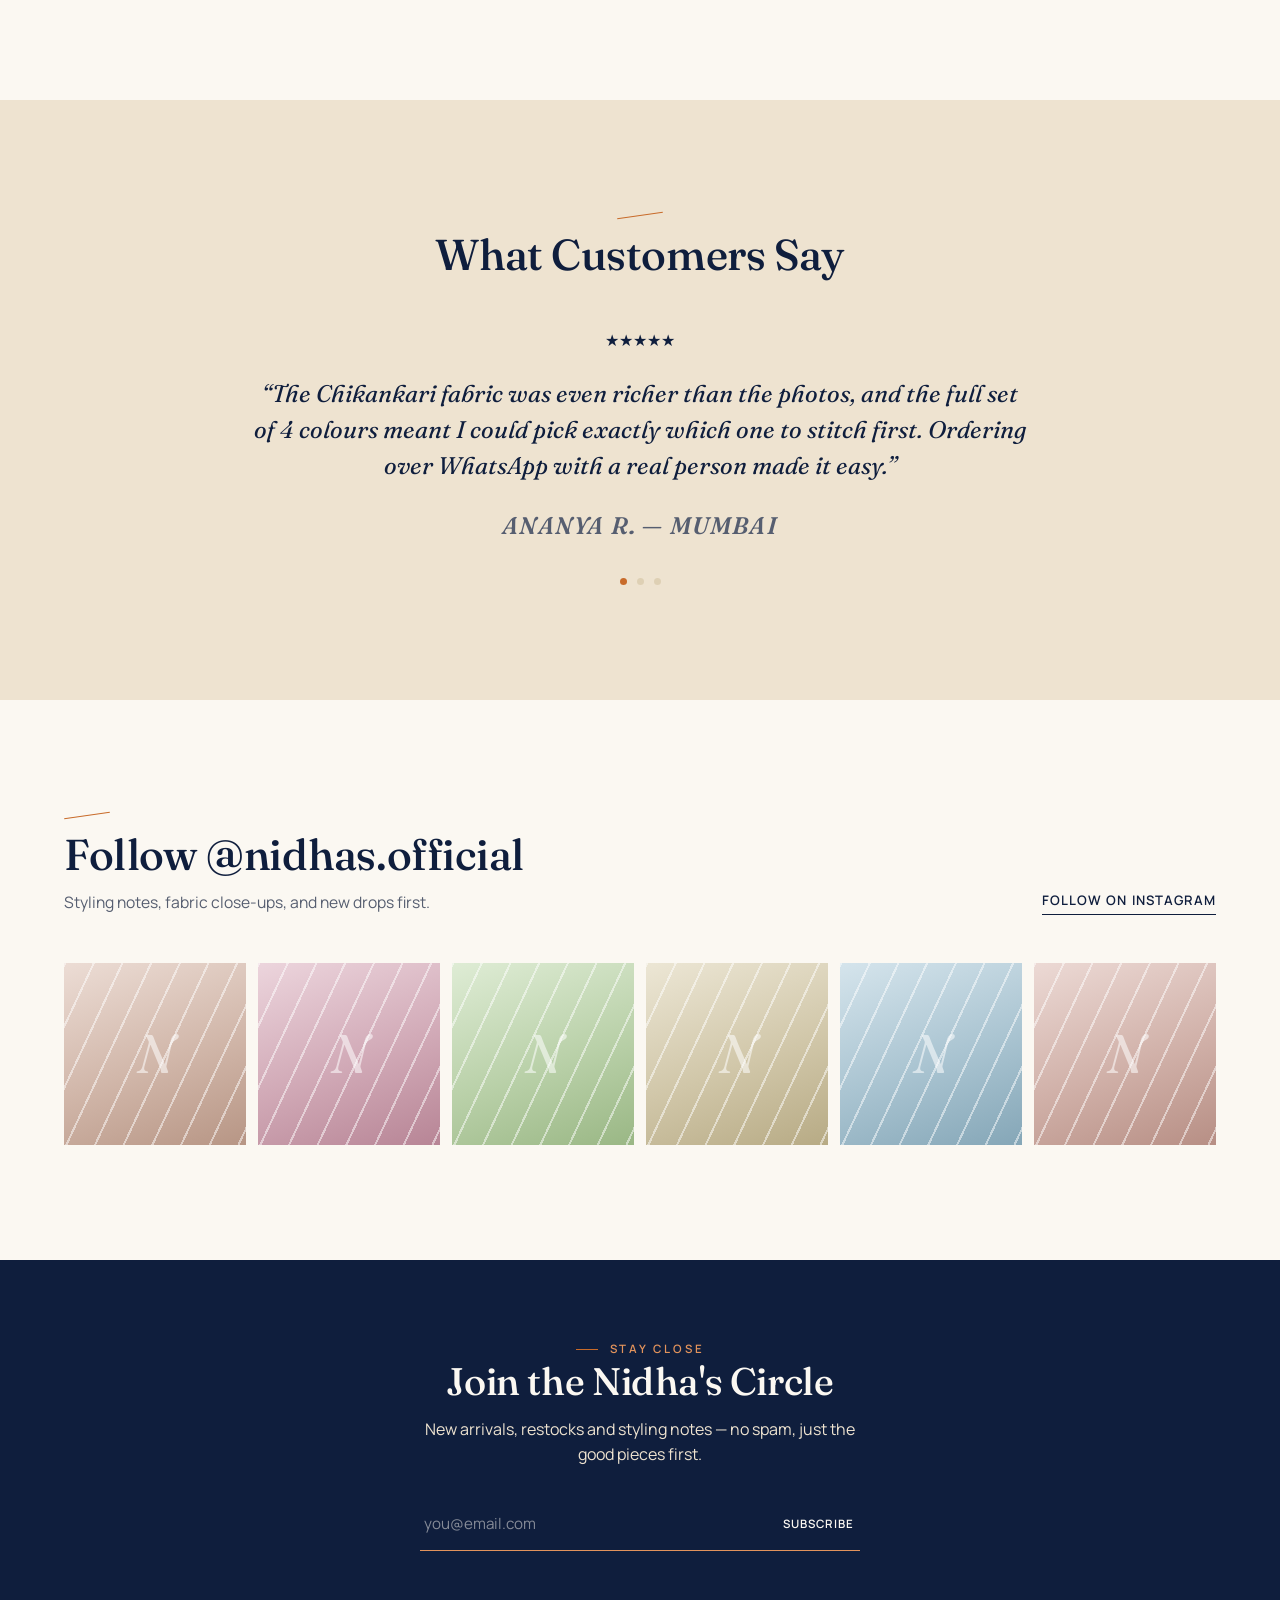
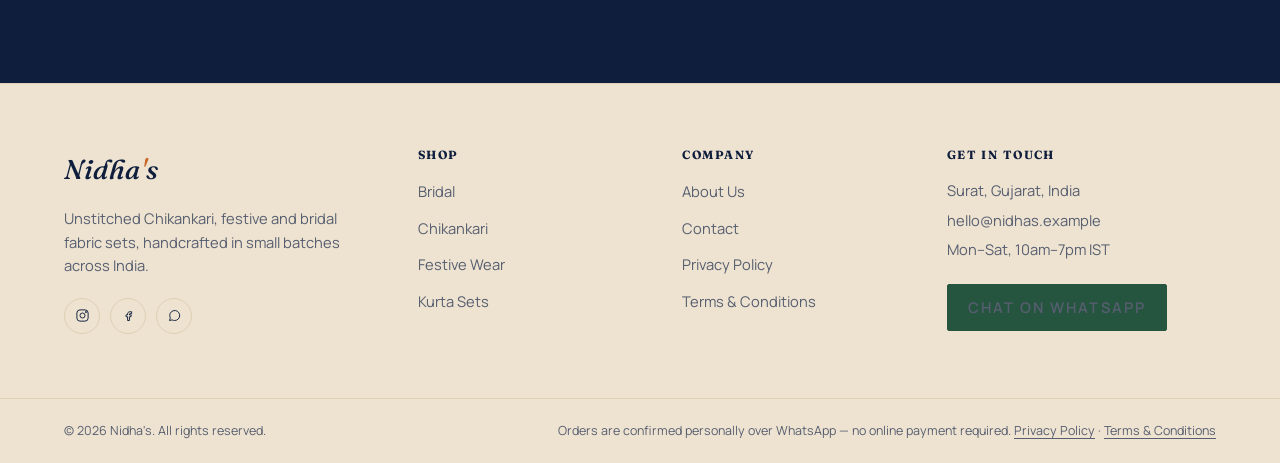
==== commit 0aed7a0e: "Add files via upload" ====
--- a/index.html
+++ b/index.html
@@ -5,7 +5,7 @@
 <meta name="viewport" content="width=device-width, initial-scale=1.0">
 <script>document.documentElement.classList.add('js-motion')</script>
 <title>Nidha's — Handcrafted Indian Ethnic Wear</title>
-<meta name="description" content="Nidha's — premium salwar suits, Chikankari, festive and bridal wear, handcrafted in India. Browse the edit, save your favourites, and enquire on WhatsApp.">
+<meta name="description" content="Nidha's — unstitched Chikankari, festive and bridal fabric, sold as complete 4-colour design sets, handcrafted in India. Browse the edit, save your favourites, and enquire on WhatsApp.">
 <link rel="preconnect" href="https://fonts.googleapis.com">
 <link rel="stylesheet" href="style.css">
 <link rel="stylesheet" href="motion.css">
@@ -14,20 +14,24 @@
 
 <a href="#main" class="skip-link">Skip to content</a>
 
-<div class="announce">Complimentary styling advice on WhatsApp · Handcrafted across India</div>
+<div class="announce" data-i18n="announce.text">Complimentary styling advice on WhatsApp · Handcrafted across India</div>
 
 <header class="site-header">
   <div class="container header-row">
     <nav class="nav-main" aria-label="Primary">
-      <a href="index.html" aria-current="page">Home</a>
-      <a href="shop.html">Collections</a>
-      <a href="about.html">About</a>
-      <a href="contact.html">Contact</a>
+      <a href="index.html" aria-current="page" data-i18n="nav.home">Home</a>
+      <a href="shop.html" data-i18n="nav.collections">Collections</a>
+      <a href="about.html" data-i18n="nav.about">About</a>
+      <a href="contact.html" data-i18n="nav.contact">Contact</a>
     </nav>
 
     <a href="index.html" class="logo">Nidha<span>'</span>s</a>
 
     <div class="header-actions">
+      <div class="lang-toggle" data-lang-toggle role="group" aria-label="Language">
+        <button type="button" data-lang="en" aria-pressed="true">EN</button>
+        <button type="button" data-lang="hi" aria-pressed="false">हिं</button>
+      </div>
       <button class="icon-btn" aria-label="Search">
         <svg viewBox="0 0 24 24" fill="none" stroke="currentColor" stroke-width="1.6"><circle cx="11" cy="11" r="7"/><path d="M21 21l-4.3-4.3"/></svg>
       </button>
@@ -42,7 +46,6 @@
   </div>
 </header>
 
-<!-- Mobile nav -->
 <nav class="mobile-nav" data-mobile-nav aria-label="Mobile">
   <div class="mobile-nav-top">
     <a href="index.html" class="logo">Nidha<span>'</span>s</a>
@@ -51,13 +54,13 @@
     </button>
   </div>
   <div class="mobile-nav-links">
-    <a href="index.html">Home</a>
-    <a href="shop.html">Collections</a>
-    <a href="about.html">About</a>
-    <a href="contact.html">Contact</a>
+    <a href="index.html" data-i18n="nav.home">Home</a>
+    <a href="shop.html" data-i18n="nav.collections">Collections</a>
+    <a href="about.html" data-i18n="nav.about">About</a>
+    <a href="contact.html" data-i18n="nav.contact">Contact</a>
   </div>
   <div class="mobile-nav-footer">
-    <a class="btn btn-whatsapp btn-block" href="https://wa.me/919999999999" target="_blank" rel="noopener">Chat with us on WhatsApp</a>
+    <a class="btn btn-whatsapp btn-block" href="https://wa.me/919999999999" target="_blank" rel="noopener" data-i18n="mobileNav.whatsapp">Chat with us on WhatsApp</a>
   </div>
 </nav>
 
@@ -68,23 +71,34 @@
     <div class="hero-spine">Handwoven · Hand-embroidered · Made in India</div>
     <div class="hero-body">
       <div class="hero-copy">
-        <span class="eyebrow">The New Edit — 2026</span>
-        <h1>Where tradition<br>meets tomorrow.</h1>
+        <span class="eyebrow" data-i18n="hero.eyebrow">The New Edit — 2026</span>
+        <h1 data-i18n-html="hero.headline">Where tradition<br>meets tomorrow.</h1>
         <span class="hero-fold" aria-hidden="true"></span>
-        <p>Salwar suits, Chikankari and festive sets cut for the way you actually move, worn by women who don't separate heritage from modern life. Every piece is finished by hand before it reaches you.</p>
+        <p data-i18n="hero.subtitle">Chikankari, festive and bridal fabric, hand-finished and sold as complete 4-colour design sets — ready for your tailor to stitch into the piece you have in mind.</p>
         <div class="hero-actions">
-          <a href="shop.html" class="btn btn-primary">Explore The Collection</a>
-          <a href="https://wa.me/919999999999" target="_blank" rel="noopener" class="btn btn-outline">Chat on WhatsApp</a>
+          <a href="shop.html" class="btn btn-primary" data-i18n="hero.ctaPrimary">Explore The Collection</a>
+          <a href="https://wa.me/919999999999" target="_blank" rel="noopener" class="btn btn-outline" data-i18n="hero.ctaWhatsapp">Chat on WhatsApp</a>
         </div>
       </div>
       <div class="hero-visual">
         <div class="video-frame hero-video" data-video="hero.mp4">
-          <div class="placeholder-media tall" style="--ph-h:28" data-mono="N"><span class="placeholder-tag">Sample image — hero</span></div>
+          <div class="placeholder-media tall" style="--ph-h:28" data-mono="N"><span class="placeholder-tag" data-i18n="media.sampleImage">Sample image</span></div>
           <div class="video-placeholder-badge">
             <span class="play-ico"><svg viewBox="0 0 24 24"><path d="M8 5l12 7-12 7z"/></svg></span>
             <span>Video Coming Soon</span>
           </div>
         </div>
+      </div>
+    </div>
+  </section>
+
+  <!-- POLICY BANNER: unstitched fabric, set-of-4-only -->
+  <section class="policy-banner">
+    <div class="container">
+      <svg class="ico" viewBox="0 0 24 24"><path d="M12 2l9 4.5v9L12 20l-9-4.5v-9z"/><path d="M12 8v5"/><circle cx="12" cy="16" r=".6" fill="currentColor" stroke="none"/></svg>
+      <div>
+        <h2 data-i18n="policy.title">Please note before you order</h2>
+        <p data-i18n="policy.body">We sell unstitched fabric only — not ready-made kurtis. Every design is sold as a complete set of all 4 colourways together; we don't split sets or sell single colours.</p>
       </div>
     </div>
   </section>
@@ -94,35 +108,35 @@
     <div class="section-head">
       <div>
         <span class="fold" aria-hidden="true"></span>
-        <h2>Featured Collections</h2>
-        <p>Three edits, one standard of finishing — start wherever the occasion calls you.</p>
-      </div>
-      <a href="shop.html" class="section-link">View All Collections</a>
+        <h2 data-i18n="collections.heading">Featured Collections</h2>
+        <p data-i18n="collections.subtitle">Three edits, one standard of finishing — start wherever the occasion calls you.</p>
+      </div>
+      <a href="shop.html" class="section-link" data-i18n="collections.viewAll">View All Collections</a>
     </div>
     <div class="collections-grid">
       <a href="shop.html?category=Bridal" class="collection-card reveal">
         <div class="video-frame" data-video="bridal.mp4">
-          <div class="placeholder-media tall" style="--ph-h:225" data-mono="N"><span class="placeholder-tag">Sample image</span></div>
+          <div class="placeholder-media tall" style="--ph-h:225" data-mono="N"><span class="placeholder-tag" data-i18n="media.sampleImage">Sample image</span></div>
           <div class="video-placeholder-badge">
             <span class="play-ico"><svg viewBox="0 0 24 24"><path d="M8 5l12 7-12 7z"/></svg></span>
             <span>Video Coming Soon</span>
           </div>
         </div>
-        <div class="collection-card-overlay"><h3>The Bridal Edit</h3><span>Shop Bridal</span></div>
+        <div class="collection-card-overlay"><h3 data-i18n="collections.bridalTitle">The Bridal Edit</h3><span data-i18n="collections.bridalCta">Shop Bridal</span></div>
       </a>
       <a href="shop.html?category=Chikankari" class="collection-card reveal">
         <div class="video-frame" data-video="collection.mp4">
-          <div class="placeholder-media tall" style="--ph-h:60" data-mono="N"><span class="placeholder-tag">Sample image</span></div>
+          <div class="placeholder-media tall" style="--ph-h:60" data-mono="N"><span class="placeholder-tag" data-i18n="media.sampleImage">Sample image</span></div>
           <div class="video-placeholder-badge">
             <span class="play-ico"><svg viewBox="0 0 24 24"><path d="M8 5l12 7-12 7z"/></svg></span>
             <span>Video Coming Soon</span>
           </div>
         </div>
-        <div class="collection-card-overlay"><h3>Chikankari Story</h3><span>Shop Chikankari</span></div>
+        <div class="collection-card-overlay"><h3 data-i18n="collections.chikankariTitle">Chikankari Story</h3><span data-i18n="collections.chikankariCta">Shop Chikankari</span></div>
       </a>
       <a href="shop.html?category=Festive%20Wear" class="collection-card reveal">
-        <div class="placeholder-media tall" style="--ph-h:12" data-mono="N"><span class="placeholder-tag">Sample image</span></div>
-        <div class="collection-card-overlay"><h3>Festive Wear</h3><span>Shop Festive</span></div>
+        <div class="placeholder-media tall" style="--ph-h:12" data-mono="N"><span class="placeholder-tag" data-i18n="media.sampleImage">Sample image</span></div>
+        <div class="collection-card-overlay"><h3 data-i18n="collections.festiveTitle">Festive Wear</h3><span data-i18n="collections.festiveCta">Shop Festive</span></div>
       </a>
     </div>
   </section>
@@ -133,10 +147,10 @@
       <div class="section-head">
         <div>
           <span class="fold" aria-hidden="true"></span>
-          <h2>New Arrivals</h2>
-          <p>Fresh off the atelier floor this month.</p>
-        </div>
-        <a href="shop.html" class="section-link">Shop All New</a>
+          <h2 data-i18n="arrivals.heading">New Arrivals</h2>
+          <p data-i18n="arrivals.subtitle">Fresh off the design table this month.</p>
+        </div>
+        <a href="shop.html" class="section-link" data-i18n="arrivals.cta">Shop All New</a>
       </div>
       <div class="product-grid" data-arrivals-grid></div>
     </div>
@@ -148,10 +162,10 @@
       <div class="section-head">
         <div>
           <span class="fold" aria-hidden="true"></span>
-          <h2>Best Sellers</h2>
-          <p>The pieces our customers keep coming back for.</p>
-        </div>
-        <a href="shop.html" class="section-link">Shop Bestsellers</a>
+          <h2 data-i18n="bestsellers.heading">Best Sellers</h2>
+          <p data-i18n="bestsellers.subtitle">The designs our customers keep coming back for.</p>
+        </div>
+        <a href="shop.html" class="section-link" data-i18n="bestsellers.cta">Shop Bestsellers</a>
       </div>
       <div class="product-grid" data-best-grid></div>
     </div>
@@ -162,7 +176,7 @@
     <div class="container story">
       <div class="story-visual reveal">
         <div class="video-frame" data-video="craftsmanship.mp4">
-          <div class="placeholder-media wide" style="--ph-h:36" data-mono="N"><span class="placeholder-tag">Sample image — atelier</span></div>
+          <div class="placeholder-media wide" style="--ph-h:36" data-mono="N"><span class="placeholder-tag" data-i18n="media.sampleImage">Sample image</span></div>
           <div class="video-placeholder-badge">
             <span class="play-ico"><svg viewBox="0 0 24 24"><path d="M8 5l12 7-12 7z"/></svg></span>
             <span>Video Coming Soon</span>
@@ -170,12 +184,12 @@
         </div>
       </div>
       <div class="story-copy reveal">
-        <span class="eyebrow">Our Story</span>
-        <blockquote>"We didn't want a brand that photographs well and wears badly. So we built the other kind."</blockquote>
-        <p>Nidha's began as a small tailoring table and a stubborn belief: that Indian ethnic wear could be both properly made and properly wearable. Every fabric is chosen before the design is, every Chikankari panel is checked by hand, and every set is cut in small batches rather than mass runs — so what you see is what actually arrives.</p>
+        <span class="eyebrow" data-i18n="story.eyebrow">Our Story</span>
+        <blockquote data-i18n="story.quote">"We didn't want a brand that photographs well and wears badly. So we built the other kind."</blockquote>
+        <p data-i18n="story.body">Nidha's began at a small cutting table and a stubborn belief: that Indian ethnic fabric could be chosen as carefully as the garment it becomes. Every design is checked by hand, cut in small batches rather than mass runs, and sold complete — as the full set it was designed in, not split apart.</p>
         <div class="story-signature">
           <strong>Nidha</strong>
-          Founder &amp; Head of Design
+          <span data-i18n="story.founderTitle">Founder &amp; Head of Design</span>
         </div>
       </div>
     </div>
@@ -187,29 +201,29 @@
       <div class="section-head center" style="justify-content:center;text-align:center;">
         <div style="margin-inline:auto;">
           <span class="fold mx-auto" aria-hidden="true"></span>
-          <h2>Why Choose Nidha's</h2>
+          <h2 data-i18n="why.heading">Why Choose Nidha's</h2>
         </div>
       </div>
       <div class="feature-grid">
         <div class="feature-item reveal">
           <svg class="ico" viewBox="0 0 24 24"><path d="M12 2l1.8 5.6H20l-4.6 3.4 1.8 5.6L12 13.2 6.8 16.6l1.8-5.6L4 7.6h6.2z"/></svg>
-          <h3>Handcrafted Detailing</h3>
-          <p>Hand embroidery and finishing checked piece by piece, not batch-sampled.</p>
+          <h3 data-i18n="why.item1Title">Handcrafted Detailing</h3>
+          <p data-i18n="why.item1Body">Hand embroidery and finishing checked piece by piece, not batch-sampled.</p>
         </div>
         <div class="feature-item reveal">
           <svg class="ico" viewBox="0 0 24 24"><path d="M4 21c4-1 6-4 6-8V5l6 2v6c0 4 2 7 6 8"/><path d="M10 8h4"/></svg>
-          <h3>Premium Fabrics</h3>
-          <p>Pure cotton, Chanderi, Georgette and silk blends sourced for how they wear, not just how they photograph.</p>
+          <h3 data-i18n="why.item2Title">Premium Fabrics</h3>
+          <p data-i18n="why.item2Body">Pure cotton, Chanderi, Georgette and silk blends, sourced for how they wear, not just how they photograph.</p>
         </div>
         <div class="feature-item reveal">
           <svg class="ico" viewBox="0 0 24 24"><path d="M4 4h13l3 5-3 5H4z"/><path d="M9 9h6"/></svg>
-          <h3>Personal Styling on WhatsApp</h3>
-          <p>Sizing, fabric questions, alterations — a real person replies, not a chatbot script.</p>
+          <h3 data-i18n="why.item3Title">Personal Guidance on WhatsApp</h3>
+          <p data-i18n="why.item3Body">Fabric questions, stitching guidance and set details — a real person replies, not a chatbot script.</p>
         </div>
         <div class="feature-item reveal">
           <svg class="ico" viewBox="0 0 24 24"><path d="M3 7h11v9H3z"/><path d="M14 10h4l3 3v3h-7z"/><circle cx="7" cy="18" r="1.6"/><circle cx="17.5" cy="18" r="1.6"/></svg>
-          <h3>Pan-India Delivery</h3>
-          <p>Once your order is confirmed on WhatsApp, it's packed and shipped to your door.</p>
+          <h3 data-i18n="why.item4Title">Pan-India Delivery</h3>
+          <p data-i18n="why.item4Body">Once your order is confirmed on WhatsApp, your fabric is cut, packed and shipped to your door.</p>
         </div>
       </div>
     </div>
@@ -221,23 +235,23 @@
       <div class="section-head center" style="justify-content:center;text-align:center;">
         <div style="margin-inline:auto;">
           <span class="fold mx-auto" aria-hidden="true"></span>
-          <h2>What Customers Say</h2>
+          <h2 data-i18n="testimonials.heading">What Customers Say</h2>
         </div>
       </div>
       <div class="testi-wrap" data-testi>
         <div class="testi-slide is-active">
           <div class="testi-stars">★★★★★</div>
-          <p>"The Chikankari set fit exactly as described and the fabric felt genuinely premium — nothing like what I expected online. Ordering over WhatsApp with a real person made it easy."</p>
+          <p data-i18n="testi1.quote">"The Chikankari fabric was even richer than the photos, and the full set of 4 colours meant I could pick exactly which one to stitch first. Ordering over WhatsApp with a real person made it easy."</p>
           <p class="testi-name">Ananya R. — Mumbai</p>
         </div>
         <div class="testi-slide">
           <div class="testi-stars">★★★★★</div>
-          <p>"Bought my sister's bridal lehenga from Nidha's. The team walked us through fabric and sizing over calls before we committed to anything. Worth every rupee."</p>
+          <p data-i18n="testi2.quote">"Bought my sister's bridal fabric set from Nidha's. The team walked us through the fabric and colours over calls before we committed to anything. Worth every rupee."</p>
           <p class="testi-name">Kavya S. — Bengaluru</p>
         </div>
         <div class="testi-slide">
           <div class="testi-stars">★★★★★</div>
-          <p>"I've reordered three times now. The finishing on the kurta sets is a level above what I've bought at this price elsewhere."</p>
+          <p data-i18n="testi3.quote">"I've reordered three times now. The finishing on the fabric is a level above what I've bought at this price elsewhere."</p>
           <p class="testi-name">Meera T. — Delhi</p>
         </div>
         <div class="testi-nav">
@@ -255,18 +269,18 @@
       <div class="section-head">
         <div>
           <span class="fold" aria-hidden="true"></span>
-          <h2>Follow @nidhas.official</h2>
-          <p>Styling notes, fabric close-ups, and new drops first.</p>
-        </div>
-        <a href="https://instagram.com" target="_blank" rel="noopener" class="section-link">Follow on Instagram</a>
+          <h2 data-i18n="instagram.heading">Follow @nidhas.official</h2>
+          <p data-i18n="instagram.subtitle">Styling notes, fabric close-ups, and new drops first.</p>
+        </div>
+        <a href="https://instagram.com" target="_blank" rel="noopener" class="section-link" data-i18n="instagram.cta">Follow on Instagram</a>
       </div>
       <div class="insta-grid">
-        <a href="https://instagram.com" target="_blank" rel="noopener" class="insta-item"><div class="placeholder-media" style="--ph-h:20" data-mono="N"></div><svg viewBox="0 0 24 24"><rect x="3" y="3" width="18" height="18" rx="5"/><circle cx="12" cy="12" r="4"/><circle cx="17.5" cy="6.5" r="1"/></svg></a>
-        <a href="https://instagram.com" target="_blank" rel="noopener" class="insta-item"><div class="placeholder-media" style="--ph-h:340" data-mono="N"></div><svg viewBox="0 0 24 24"><rect x="3" y="3" width="18" height="18" rx="5"/><circle cx="12" cy="12" r="4"/><circle cx="17.5" cy="6.5" r="1"/></svg></a>
-        <a href="https://instagram.com" target="_blank" rel="noopener" class="insta-item"><div class="placeholder-media" style="--ph-h:95" data-mono="N"></div><svg viewBox="0 0 24 24"><rect x="3" y="3" width="18" height="18" rx="5"/><circle cx="12" cy="12" r="4"/><circle cx="17.5" cy="6.5" r="1"/></svg></a>
-        <a href="https://instagram.com" target="_blank" rel="noopener" class="insta-item"><div class="placeholder-media" style="--ph-h:45" data-mono="N"></div><svg viewBox="0 0 24 24"><rect x="3" y="3" width="18" height="18" rx="5"/><circle cx="12" cy="12" r="4"/><circle cx="17.5" cy="6.5" r="1"/></svg></a>
-        <a href="https://instagram.com" target="_blank" rel="noopener" class="insta-item"><div class="placeholder-media" style="--ph-h:200" data-mono="N"></div><svg viewBox="0 0 24 24"><rect x="3" y="3" width="18" height="18" rx="5"/><circle cx="12" cy="12" r="4"/><circle cx="17.5" cy="6.5" r="1"/></svg></a>
-        <a href="https://instagram.com" target="_blank" rel="noopener" class="insta-item"><div class="placeholder-media" style="--ph-h:12" data-mono="N"></div><svg viewBox="0 0 24 24"><rect x="3" y="3" width="18" height="18" rx="5"/><circle cx="12" cy="12" r="4"/><circle cx="17.5" cy="6.5" r="1"/></svg></a>
+        <a href="https://instagram.com" target="_blank" rel="noopener" class="insta-item reveal"><div class="placeholder-media" style="--ph-h:20" data-mono="N"></div><svg viewBox="0 0 24 24"><rect x="3" y="3" width="18" height="18" rx="5"/><circle cx="12" cy="12" r="4"/><circle cx="17.5" cy="6.5" r="1"/></svg></a>
+        <a href="https://instagram.com" target="_blank" rel="noopener" class="insta-item reveal"><div class="placeholder-media" style="--ph-h:340" data-mono="N"></div><svg viewBox="0 0 24 24"><rect x="3" y="3" width="18" height="18" rx="5"/><circle cx="12" cy="12" r="4"/><circle cx="17.5" cy="6.5" r="1"/></svg></a>
+        <a href="https://instagram.com" target="_blank" rel="noopener" class="insta-item reveal"><div class="placeholder-media" style="--ph-h:95" data-mono="N"></div><svg viewBox="0 0 24 24"><rect x="3" y="3" width="18" height="18" rx="5"/><circle cx="12" cy="12" r="4"/><circle cx="17.5" cy="6.5" r="1"/></svg></a>
+        <a href="https://instagram.com" target="_blank" rel="noopener" class="insta-item reveal"><div class="placeholder-media" style="--ph-h:45" data-mono="N"></div><svg viewBox="0 0 24 24"><rect x="3" y="3" width="18" height="18" rx="5"/><circle cx="12" cy="12" r="4"/><circle cx="17.5" cy="6.5" r="1"/></svg></a>
+        <a href="https://instagram.com" target="_blank" rel="noopener" class="insta-item reveal"><div class="placeholder-media" style="--ph-h:200" data-mono="N"></div><svg viewBox="0 0 24 24"><rect x="3" y="3" width="18" height="18" rx="5"/><circle cx="12" cy="12" r="4"/><circle cx="17.5" cy="6.5" r="1"/></svg></a>
+        <a href="https://instagram.com" target="_blank" rel="noopener" class="insta-item reveal"><div class="placeholder-media" style="--ph-h:12" data-mono="N"></div><svg viewBox="0 0 24 24"><rect x="3" y="3" width="18" height="18" rx="5"/><circle cx="12" cy="12" r="4"/><circle cx="17.5" cy="6.5" r="1"/></svg></a>
       </div>
     </div>
   </section>
@@ -274,13 +288,13 @@
   <!-- NEWSLETTER -->
   <section class="section section--tight newsletter">
     <div class="container">
-      <span class="eyebrow" style="color:var(--gold-soft)">Stay Close</span>
-      <h2>Join the Nidha's Circle</h2>
-      <p>New arrivals, restocks and styling notes — no spam, just the good pieces first.</p>
+      <span class="eyebrow" style="color:var(--gold-soft)" data-i18n="newsletter.eyebrow">Stay Close</span>
+      <h2 data-i18n="newsletter.heading">Join the Nidha's Circle</h2>
+      <p data-i18n="newsletter.subtitle">New arrivals, restocks and styling notes — no spam, just the good pieces first.</p>
       <form class="newsletter-form" data-newsletter>
         <label for="newsletter-email" class="sr-only">Email address</label>
         <input id="newsletter-email" type="email" placeholder="you@email.com" required>
-        <button type="submit">Subscribe</button>
+        <button type="submit" data-i18n="newsletter.button">Subscribe</button>
       </form>
       <p class="form-msg" data-form-msg></p>
     </div>
@@ -292,7 +306,7 @@
   <div class="container footer-grid">
     <div class="footer-brand">
       <a href="index.html" class="logo">Nidha<span>'</span>s</a>
-      <p>Handcrafted salwar suits, Chikankari and festive wear, made in small batches across India.</p>
+      <p data-i18n="footer.tagline">Unstitched Chikankari, festive and bridal fabric sets, handcrafted in small batches across India.</p>
       <div class="footer-socials">
         <a href="https://instagram.com" target="_blank" rel="noopener" aria-label="Instagram"><svg viewBox="0 0 24 24"><rect x="3" y="3" width="18" height="18" rx="5"/><circle cx="12" cy="12" r="4"/><circle cx="17.5" cy="6.5" r="1"/></svg></a>
         <a href="https://facebook.com" target="_blank" rel="noopener" aria-label="Facebook"><svg viewBox="0 0 24 24"><path d="M14 9h3V6h-3c-2 0-3.5 1.5-3.5 3.5V11H8v3h2.5v6h3v-6H16l.5-3h-3V9.5c0-.3.2-.5.5-.5z"/></svg></a>
@@ -300,7 +314,7 @@
       </div>
     </div>
     <nav class="footer-col" aria-label="Shop">
-      <h4>Shop</h4>
+      <h4 data-i18n="footer.shop">Shop</h4>
       <ul>
         <li><a href="shop.html?category=Bridal">Bridal</a></li>
         <li><a href="shop.html?category=Chikankari">Chikankari</a></li>
@@ -309,25 +323,25 @@
       </ul>
     </nav>
     <nav class="footer-col" aria-label="Company">
-      <h4>Company</h4>
+      <h4 data-i18n="footer.company">Company</h4>
       <ul>
-        <li><a href="about.html">About Us</a></li>
-        <li><a href="contact.html">Contact</a></li>
-        <li><a href="privacy.html">Privacy Policy</a></li>
-        <li><a href="terms.html">Terms &amp; Conditions</a></li>
+        <li><a href="about.html" data-i18n="footer.linkAbout">About Us</a></li>
+        <li><a href="contact.html" data-i18n="footer.linkContact">Contact</a></li>
+        <li><a href="privacy.html" data-i18n="footer.linkPrivacy">Privacy Policy</a></li>
+        <li><a href="terms.html" data-i18n="footer.linkTerms">Terms &amp; Conditions</a></li>
       </ul>
     </nav>
     <div class="footer-col footer-contact">
-      <h4>Get In Touch</h4>
+      <h4 data-i18n="footer.getInTouch">Get In Touch</h4>
       <p>Surat, Gujarat, India</p>
       <p>hello@nidhas.example</p>
-      <p>Mon–Sat, 10am–7pm IST</p>
-      <a class="btn btn-whatsapp btn-sm" href="https://wa.me/919999999999" target="_blank" rel="noopener">Chat on WhatsApp</a>
+      <p data-i18n="footer.hours">Mon–Sat, 10am–7pm IST</p>
+      <a class="btn btn-whatsapp btn-sm" href="https://wa.me/919999999999" target="_blank" rel="noopener" data-i18n="footer.whatsapp">Chat on WhatsApp</a>
     </div>
   </div>
   <div class="footer-bottom">
-    <span>© 2026 Nidha's. All rights reserved.</span>
-    <span>Orders are confirmed personally over WhatsApp — no online payment required. <a href="privacy.html">Privacy</a> · <a href="terms.html">Terms</a></span>
+    <span data-i18n="footer.copyright">© 2026 Nidha's. All rights reserved.</span>
+    <span><span data-i18n="footer.paymentNote">Orders are confirmed personally over WhatsApp — no online payment required.</span> <a href="privacy.html" data-i18n="footer.linkPrivacy">Privacy Policy</a> · <a href="terms.html" data-i18n="footer.linkTerms">Terms &amp; Conditions</a></span>
   </div>
 </footer>
 
@@ -335,7 +349,7 @@
 <div class="drawer-overlay" data-drawer-overlay></div>
 <aside class="drawer" data-drawer aria-label="Favourites">
   <div class="drawer-head">
-    <h2>Your Favourites</h2>
+    <h2 data-i18n="drawer.title">Your Favourites</h2>
     <button class="icon-btn" data-drawer-close aria-label="Close favourites">
       <svg viewBox="0 0 24 24" fill="none" stroke="currentColor" stroke-width="1.6"><path d="M6 6l12 12M18 6L6 18"/></svg>
     </button>
@@ -344,6 +358,7 @@
   <div class="drawer-foot" data-drawer-foot></div>
 </aside>
 
+<script src="i18n.js"></script>
 <script src="main.js"></script>
 <script src="home.js"></script>
 <script src="motion.js"></script>
--- a/style.css
+++ b/style.css
@@ -8,12 +8,12 @@
   --sand:#eee3d0;
   --sand-deep:#e3d4b8;
   --white:#ffffff;
-  --ink:#221e19;
-  --ink-soft:#3a342b;
-  --bark:#6e6152;
-  --gold:#a7822e;
-  --gold-soft:#c9a860;
-  --gold-text:#7a5d21; /* darker than --gold: meets 4.5:1 contrast for small text on ivory/sand */
+  --ink:#0f1e3d;          /* navy, sampled from the Nidha's logo wordmark */
+  --ink-soft:#1c2f52;     /* lighter navy, for hover states */
+  --bark:#565e70;         /* muted navy-grey for secondary text */
+  --gold:#c86b2a;         /* rust orange, sampled from the Nidha's logo background */
+  --gold-soft:#e2935c;    /* lighter orange tint, for text on dark navy sections */
+  --gold-text:#8f4b1d;    /* darker orange — meets 4.5:1 for small text on ivory/sand */
   --line:#ded0b4;
   --error:#a13a2f;
 
@@ -571,7 +571,7 @@
 }
 .size-pill[aria-pressed="true"]{background:var(--ink);color:var(--ivory);border-color:var(--ink);}
 .size-pill:hover:not([aria-pressed="true"]){border-color:var(--ink);}
-.color-row .color-chip{width:32px;height:32px;}
+.color-row .color-chip{width:32px;height:32px;cursor:default;}
 
 .pd-actions{display:flex;gap:12px;margin-top:36px;flex-wrap:wrap;}
 .pd-actions .btn{flex:1;min-width:190px;}
@@ -680,3 +680,30 @@
   .drawer-item{grid-template-columns:60px 1fr;}
   .drawer-item .price-wrap{grid-column:2;}
 }
+
+/* ============================================================
+   Added for the raw-cloth / set-of-4 business model + bilingual UI
+   ============================================================ */
+.set-note{font-size:.72rem;color:var(--bark);margin-top:6px;letter-spacing:.02em;}
+
+.policy-banner{
+  background:var(--sand);border-top:1px solid var(--line);border-bottom:1px solid var(--line);
+  padding:22px var(--gutter);
+}
+.policy-banner .container{display:flex;gap:16px;align-items:flex-start;padding-inline:0;}
+.policy-banner .ico{width:22px;height:22px;stroke:var(--gold-text);fill:none;stroke-width:1.6;flex-shrink:0;margin-top:2px;}
+.policy-banner h2{font-size:.95rem;font-family:var(--font-body);font-weight:700;margin-bottom:4px;}
+.policy-banner p{font-size:.88rem;color:var(--bark);max-width:70ch;}
+
+.lang-toggle{display:flex;border:1px solid var(--line);border-radius:20px;overflow:hidden;margin-right:6px;flex-shrink:0;}
+.lang-toggle button{
+  padding:6px 12px;font-size:.68rem;font-weight:700;letter-spacing:.04em;
+  color:var(--bark);transition:background var(--dur) var(--ease),color var(--dur) var(--ease);
+}
+.lang-toggle button[aria-pressed="true"]{background:var(--ink);color:var(--ivory);}
+
+.pd-policy-note{
+  margin-top:22px;padding:14px 16px;background:var(--sand);border-left:2px solid var(--gold);
+  font-size:.85rem;color:var(--ink-soft);border-radius:var(--radius);
+}
+.pd-colour-note{font-size:.82rem;color:var(--bark);margin-top:4px;}
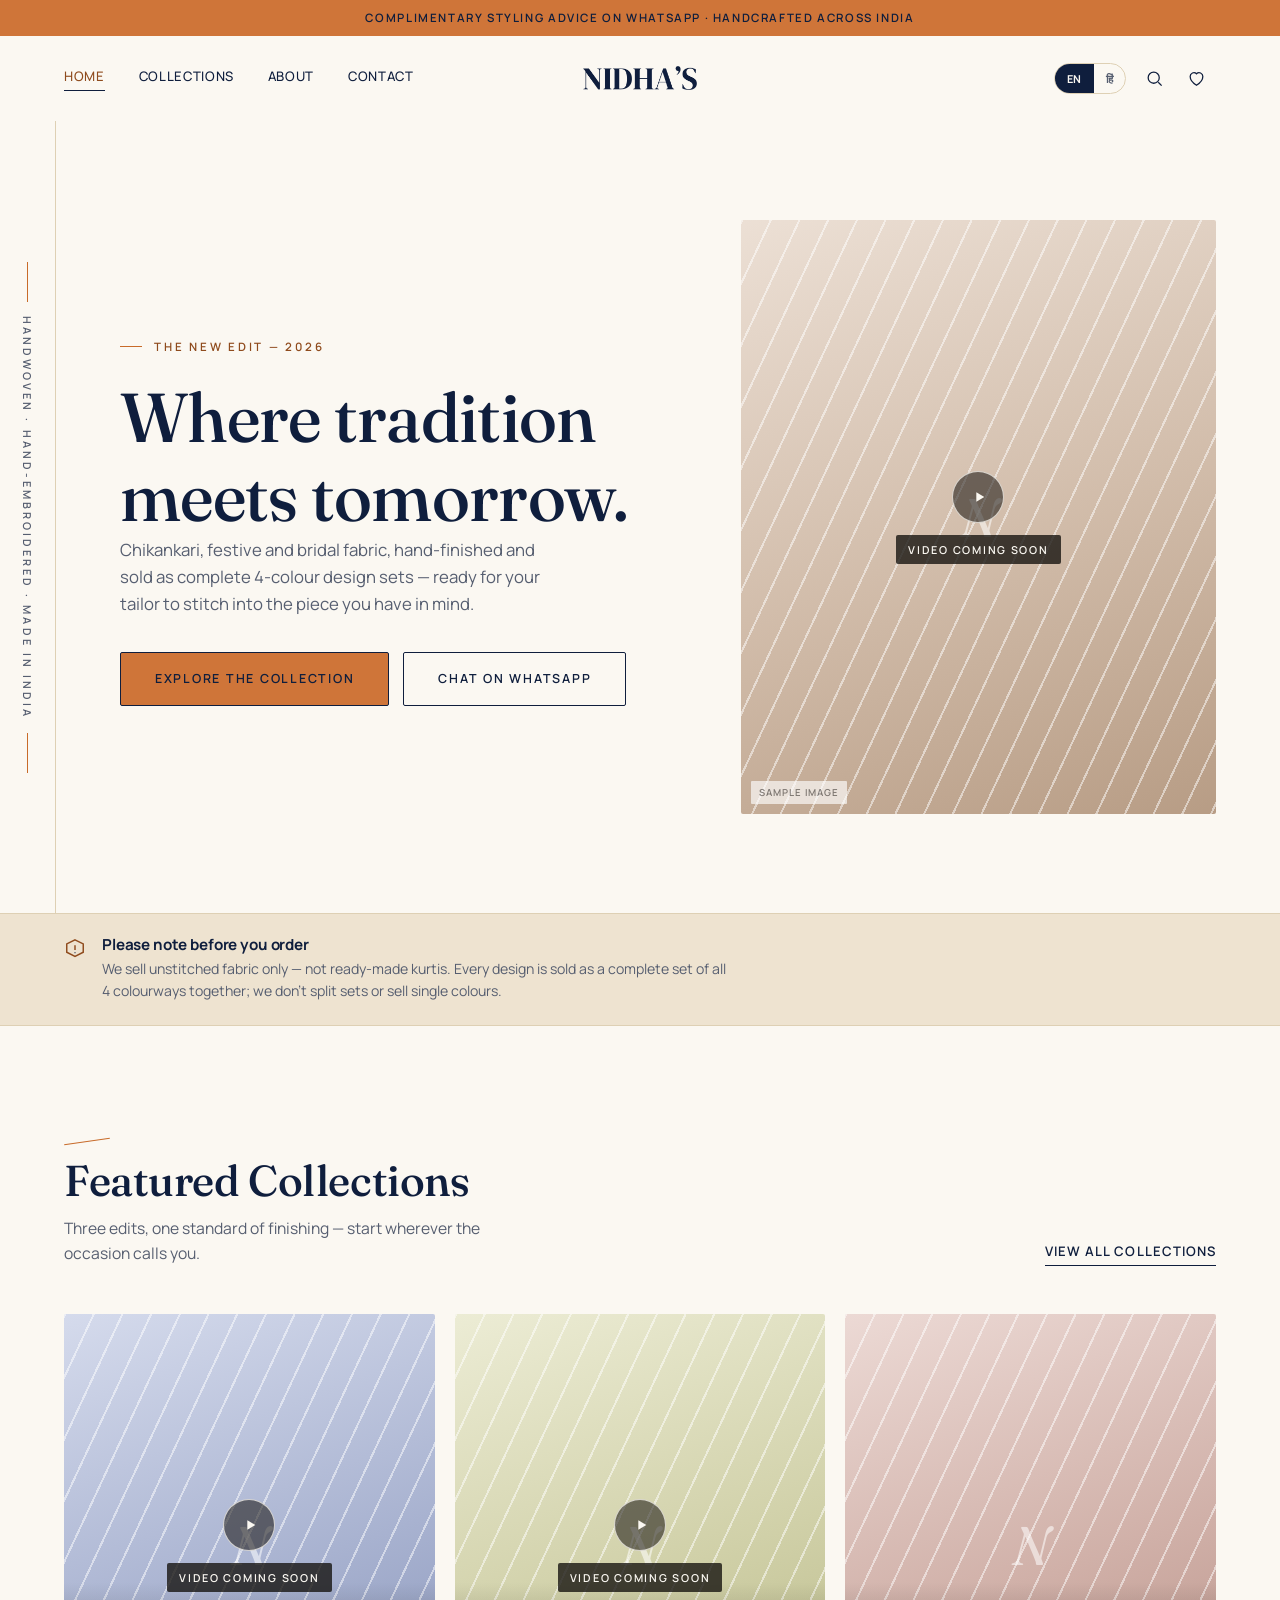
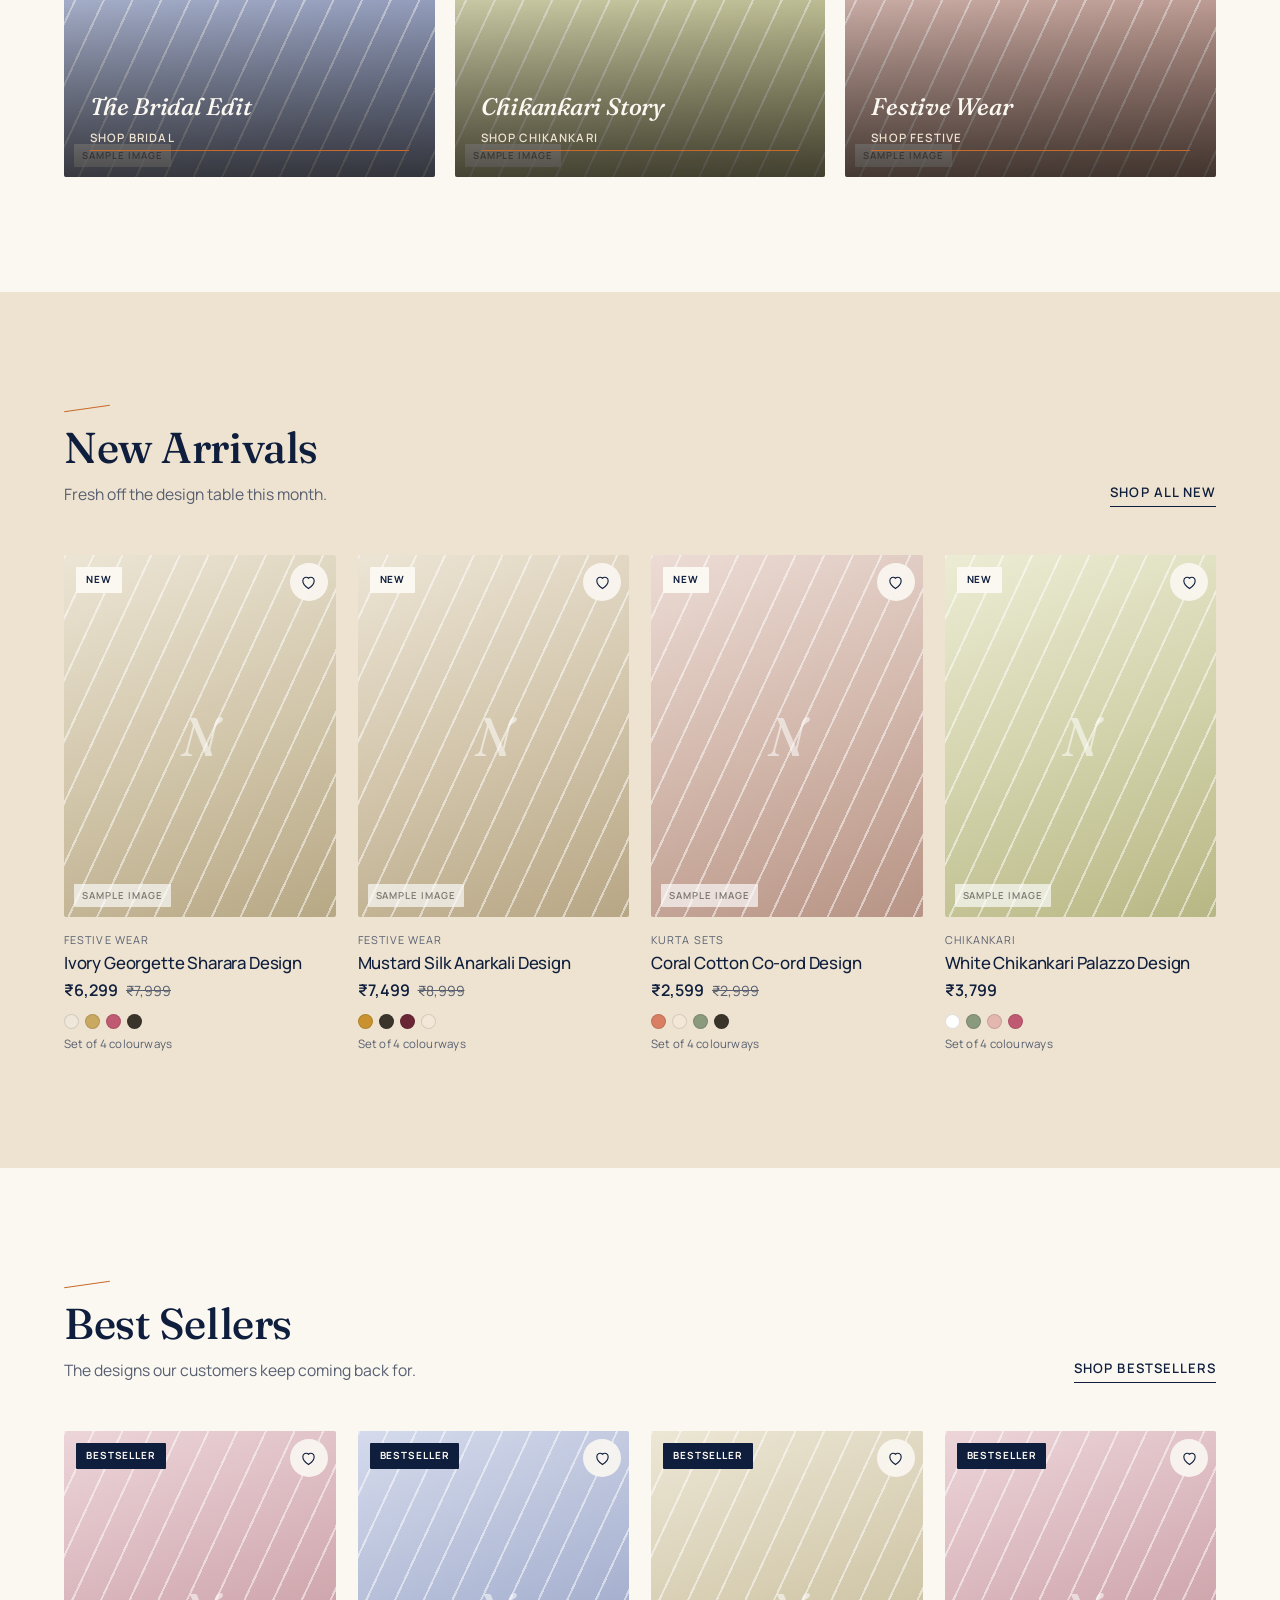
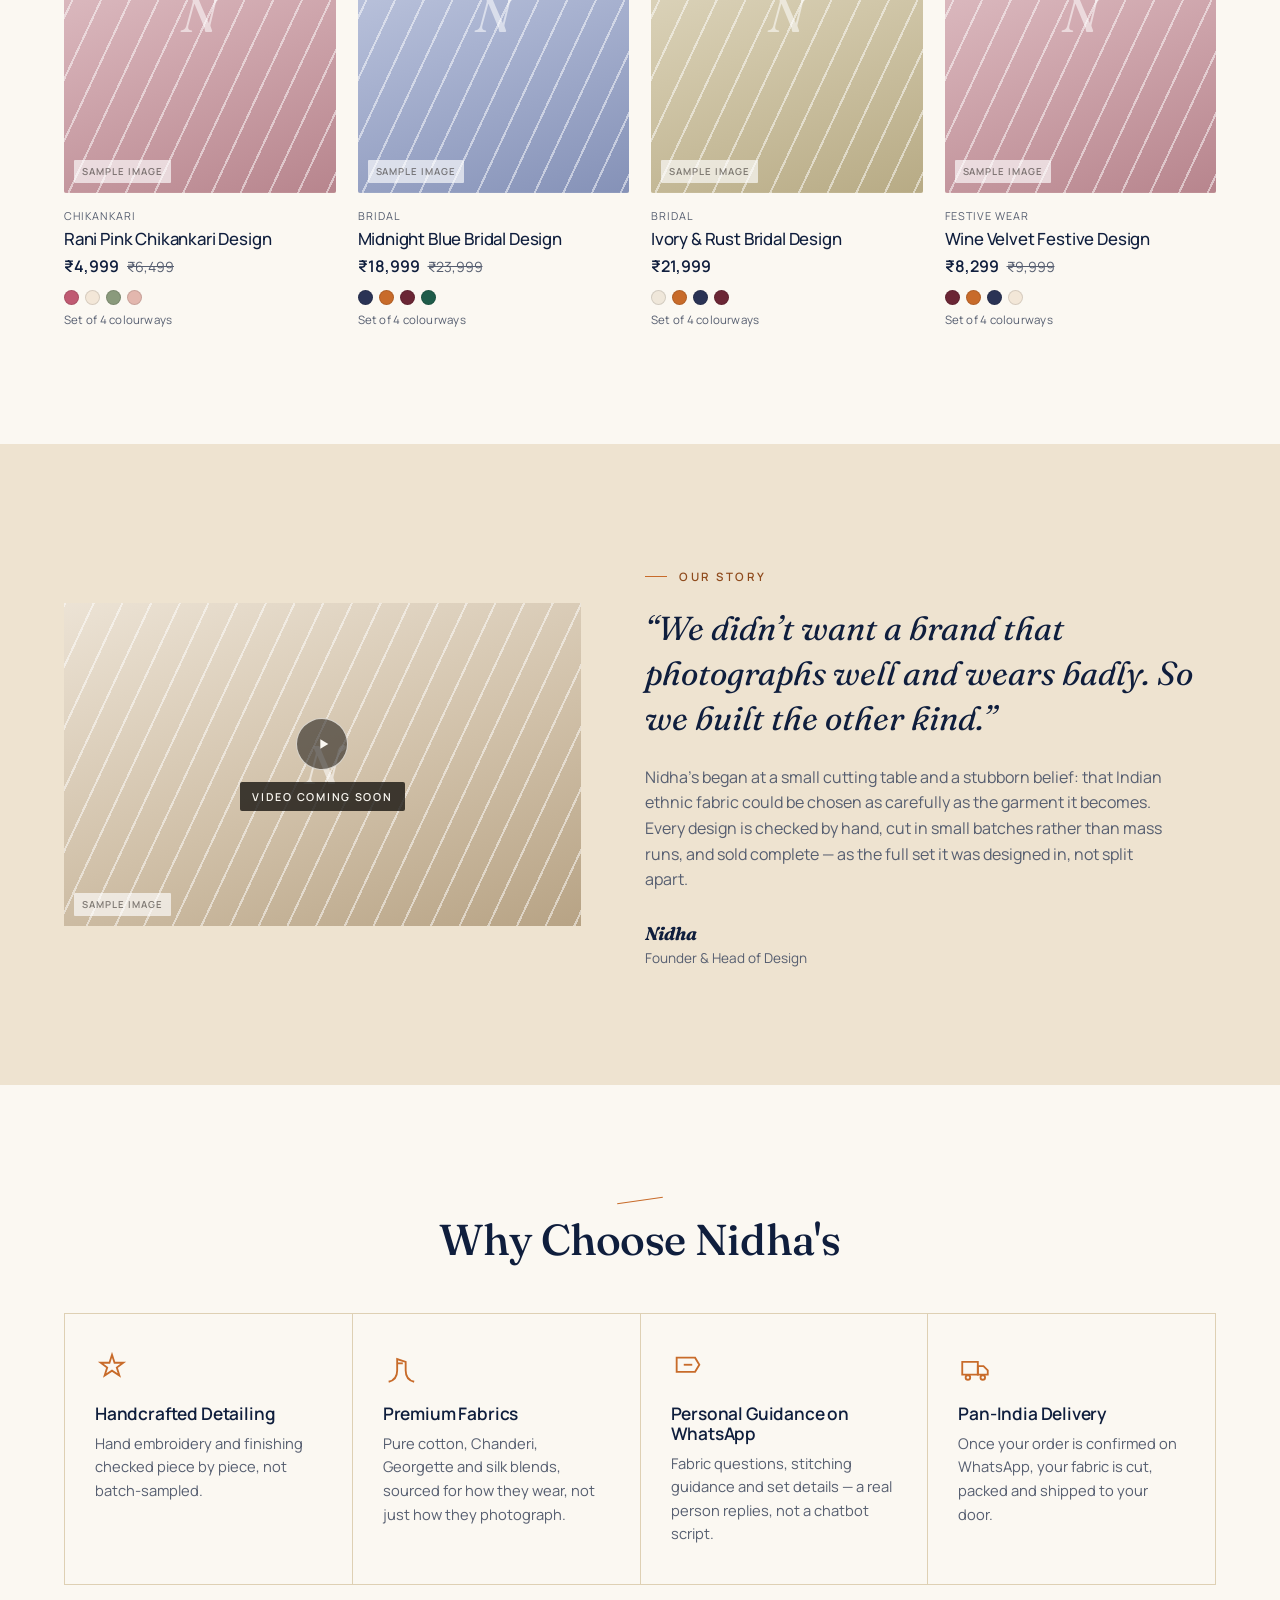
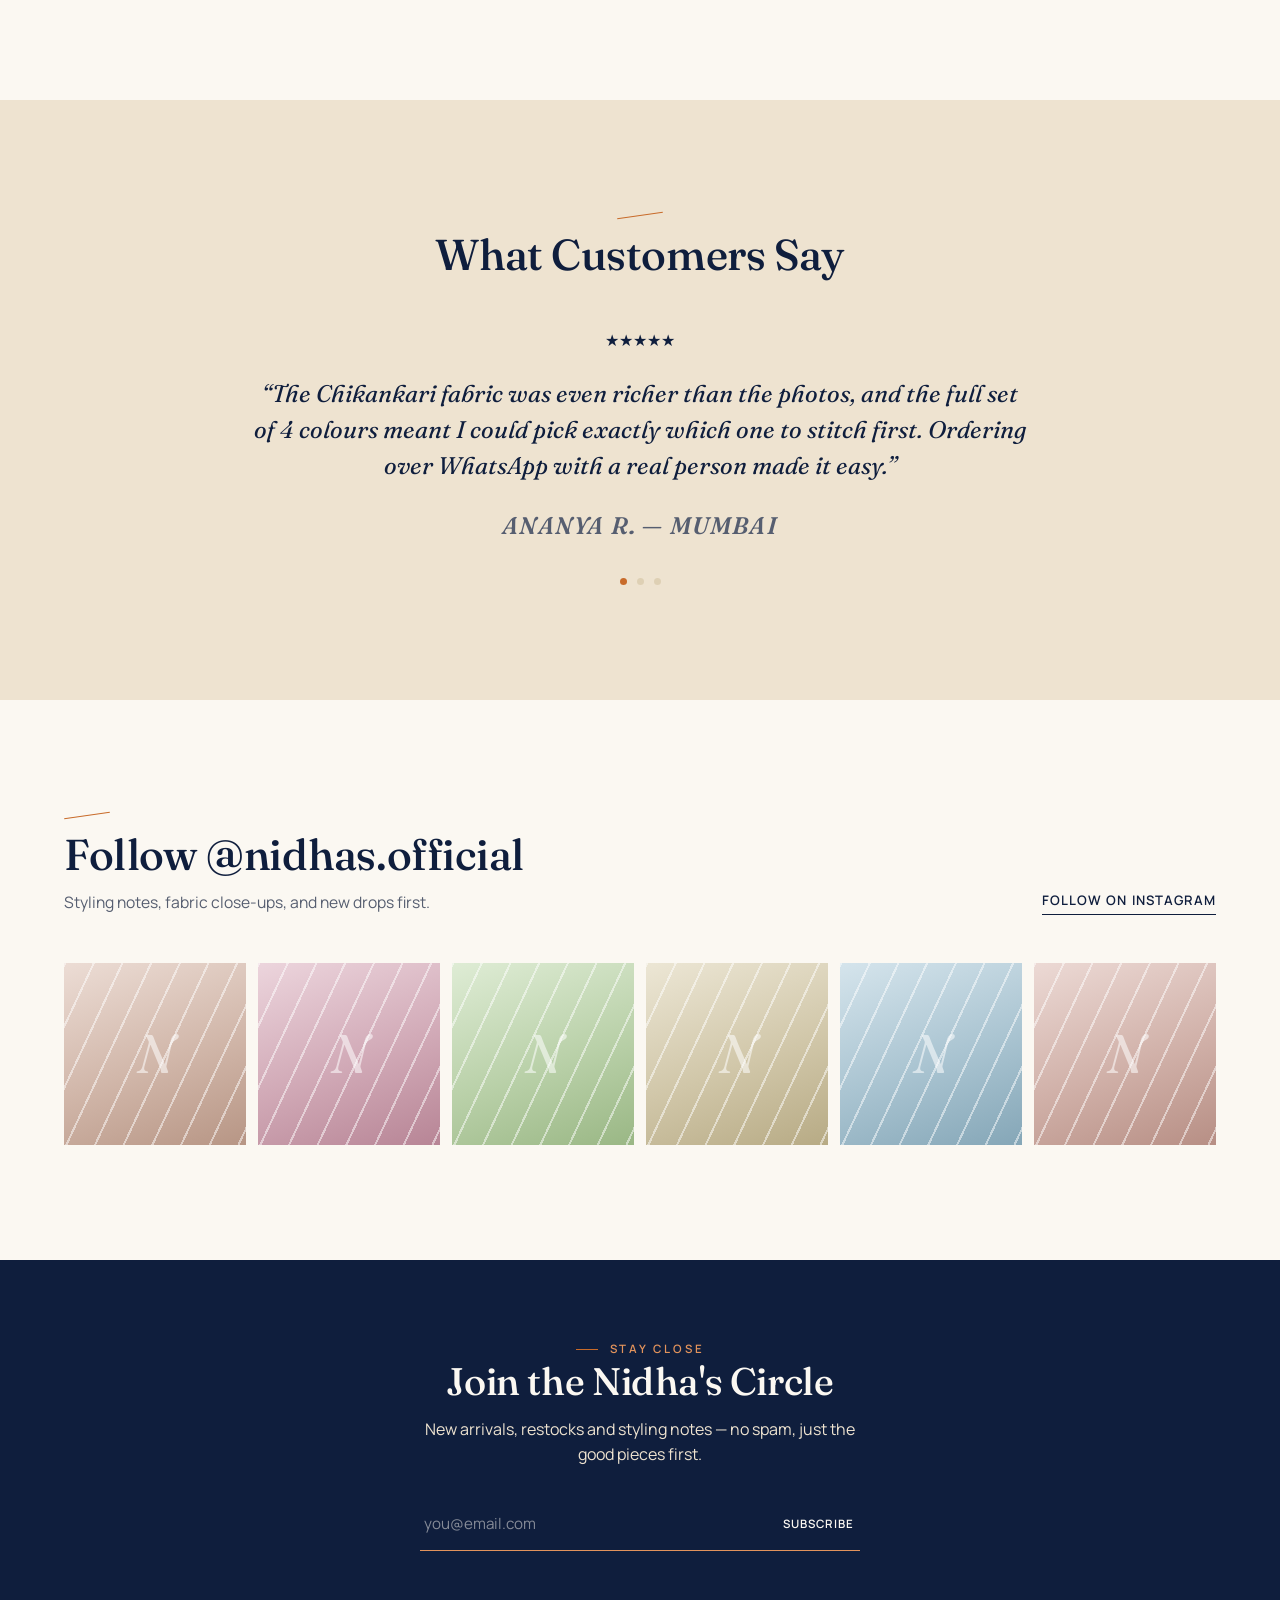
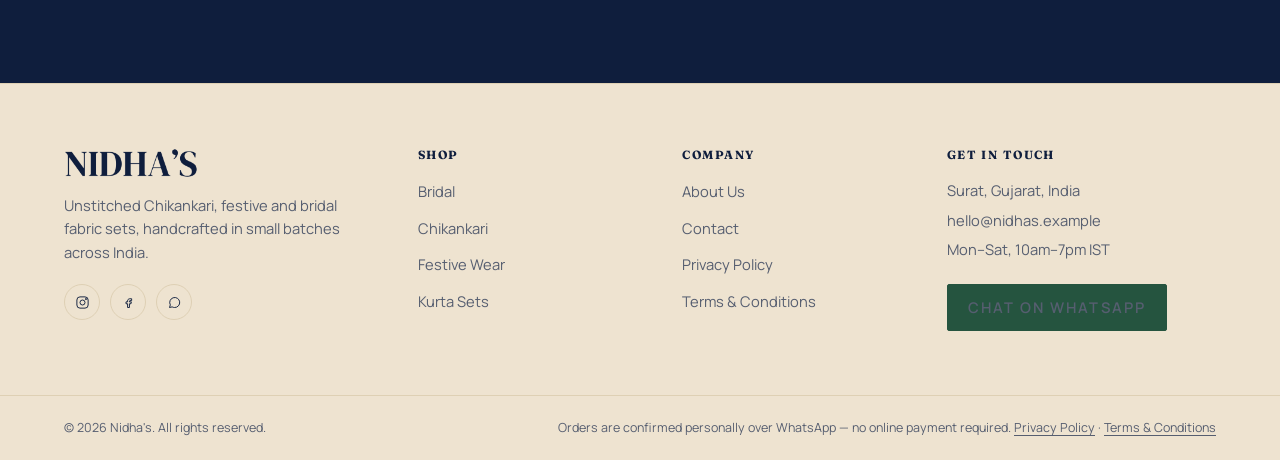
==== commit 34557e80: "Add files via upload" ====
--- a/index.html
+++ b/index.html
@@ -9,6 +9,8 @@
 <link rel="preconnect" href="https://fonts.googleapis.com">
 <link rel="stylesheet" href="style.css">
 <link rel="stylesheet" href="motion.css">
+<link rel="icon" href="favicon.png" type="image/png">
+<link rel="apple-touch-icon" href="apple-touch-icon.png">
 </head>
 <body class="has-hero">
 
@@ -25,7 +27,7 @@
       <a href="contact.html" data-i18n="nav.contact">Contact</a>
     </nav>
 
-    <a href="index.html" class="logo">Nidha<span>'</span>s</a>
+    <a href="index.html" class="logo-mark"><img src="logo.png" alt="Nidha's" class="logo-img"></a>
 
     <div class="header-actions">
       <div class="lang-toggle" data-lang-toggle role="group" aria-label="Language">
@@ -48,7 +50,7 @@
 
 <nav class="mobile-nav" data-mobile-nav aria-label="Mobile">
   <div class="mobile-nav-top">
-    <a href="index.html" class="logo">Nidha<span>'</span>s</a>
+    <a href="index.html" class="logo-mark"><img src="logo.png" alt="Nidha's" class="logo-img"></a>
     <button class="icon-btn" data-mobile-nav-close aria-label="Close menu">
       <svg viewBox="0 0 24 24" fill="none" stroke="currentColor" stroke-width="1.6"><path d="M6 6l12 12M18 6L6 18"/></svg>
     </button>
@@ -305,7 +307,7 @@
 <footer class="site-footer">
   <div class="container footer-grid">
     <div class="footer-brand">
-      <a href="index.html" class="logo">Nidha<span>'</span>s</a>
+      <a href="index.html" class="logo-mark"><img src="logo.png" alt="Nidha's" class="logo-img"></a>
       <p data-i18n="footer.tagline">Unstitched Chikankari, festive and bridal fabric sets, handcrafted in small batches across India.</p>
       <div class="footer-socials">
         <a href="https://instagram.com" target="_blank" rel="noopener" aria-label="Instagram"><svg viewBox="0 0 24 24"><rect x="3" y="3" width="18" height="18" rx="5"/><circle cx="12" cy="12" r="4"/><circle cx="17.5" cy="6.5" r="1"/></svg></a>
--- a/style.css
+++ b/style.css
@@ -12,6 +12,7 @@
   --ink-soft:#1c2f52;     /* lighter navy, for hover states */
   --bark:#565e70;         /* muted navy-grey for secondary text */
   --gold:#c86b2a;         /* rust orange, sampled from the Nidha's logo background */
+  --gold-btn:#cf7539;     /* same orange, nudged for clean 4.5:1+ contrast under navy text on solid fills */
   --gold-soft:#e2935c;    /* lighter orange tint, for text on dark navy sections */
   --gold-text:#8f4b1d;    /* darker orange — meets 4.5:1 for small text on ivory/sand */
   --line:#ded0b4;
@@ -129,8 +130,8 @@
   transition:background var(--dur) var(--ease),color var(--dur) var(--ease),border-color var(--dur) var(--ease),transform var(--dur) var(--ease);
   white-space:nowrap;
 }
-.btn-primary{background:var(--ink);color:var(--ivory);}
-.btn-primary:hover{background:var(--ink-soft);transform:translateY(-1px);}
+.btn-primary{background:var(--gold-btn);color:var(--ink);}
+.btn-primary:hover{background:var(--ink);color:var(--ivory);transform:translateY(-1px);}
 .btn-outline{background:transparent;color:var(--ink);}
 .btn-outline:hover{background:var(--ink);color:var(--ivory);}
 .btn-ghost{border-color:var(--ivory);color:var(--ivory);}
@@ -160,9 +161,9 @@
    Announcement bar + Header
    ============================================================ */
 .announce{
-  background:var(--ink);color:var(--sand);
+  background:var(--gold-btn);color:var(--ink);
   text-align:center;font-size:.72rem;letter-spacing:.14em;text-transform:uppercase;
-  padding:9px 16px;font-weight:500;
+  padding:9px 16px;font-weight:600;
 }
 
 .site-header{
@@ -180,6 +181,11 @@
   font-size:1.7rem;letter-spacing:.02em;text-align:center;
 }
 .logo span{color:var(--gold);}
+
+.logo-mark{display:flex;align-items:center;justify-content:center;}
+.logo-img{height:26px;width:auto;display:block;}
+.footer-brand .logo-mark{justify-content:flex-start;}
+.footer-brand .logo-img{height:30px;}
 
 .nav-main{display:flex;gap:34px;}
 .nav-main a{
@@ -668,6 +674,8 @@
 @media (max-width:640px){
   .header-row{grid-template-columns:auto 1fr auto;height:72px;}
   .logo{font-size:1.35rem;text-align:left;}
+  .logo-mark{justify-content:flex-start;}
+  .logo-img{height:20px;}
   .footer-grid{grid-template-columns:1fr;padding-block:48px;gap:34px;}
   .product-grid{grid-template-columns:repeat(2,1fr);gap:16px 12px;}
   .feature-grid{grid-template-columns:1fr;}
